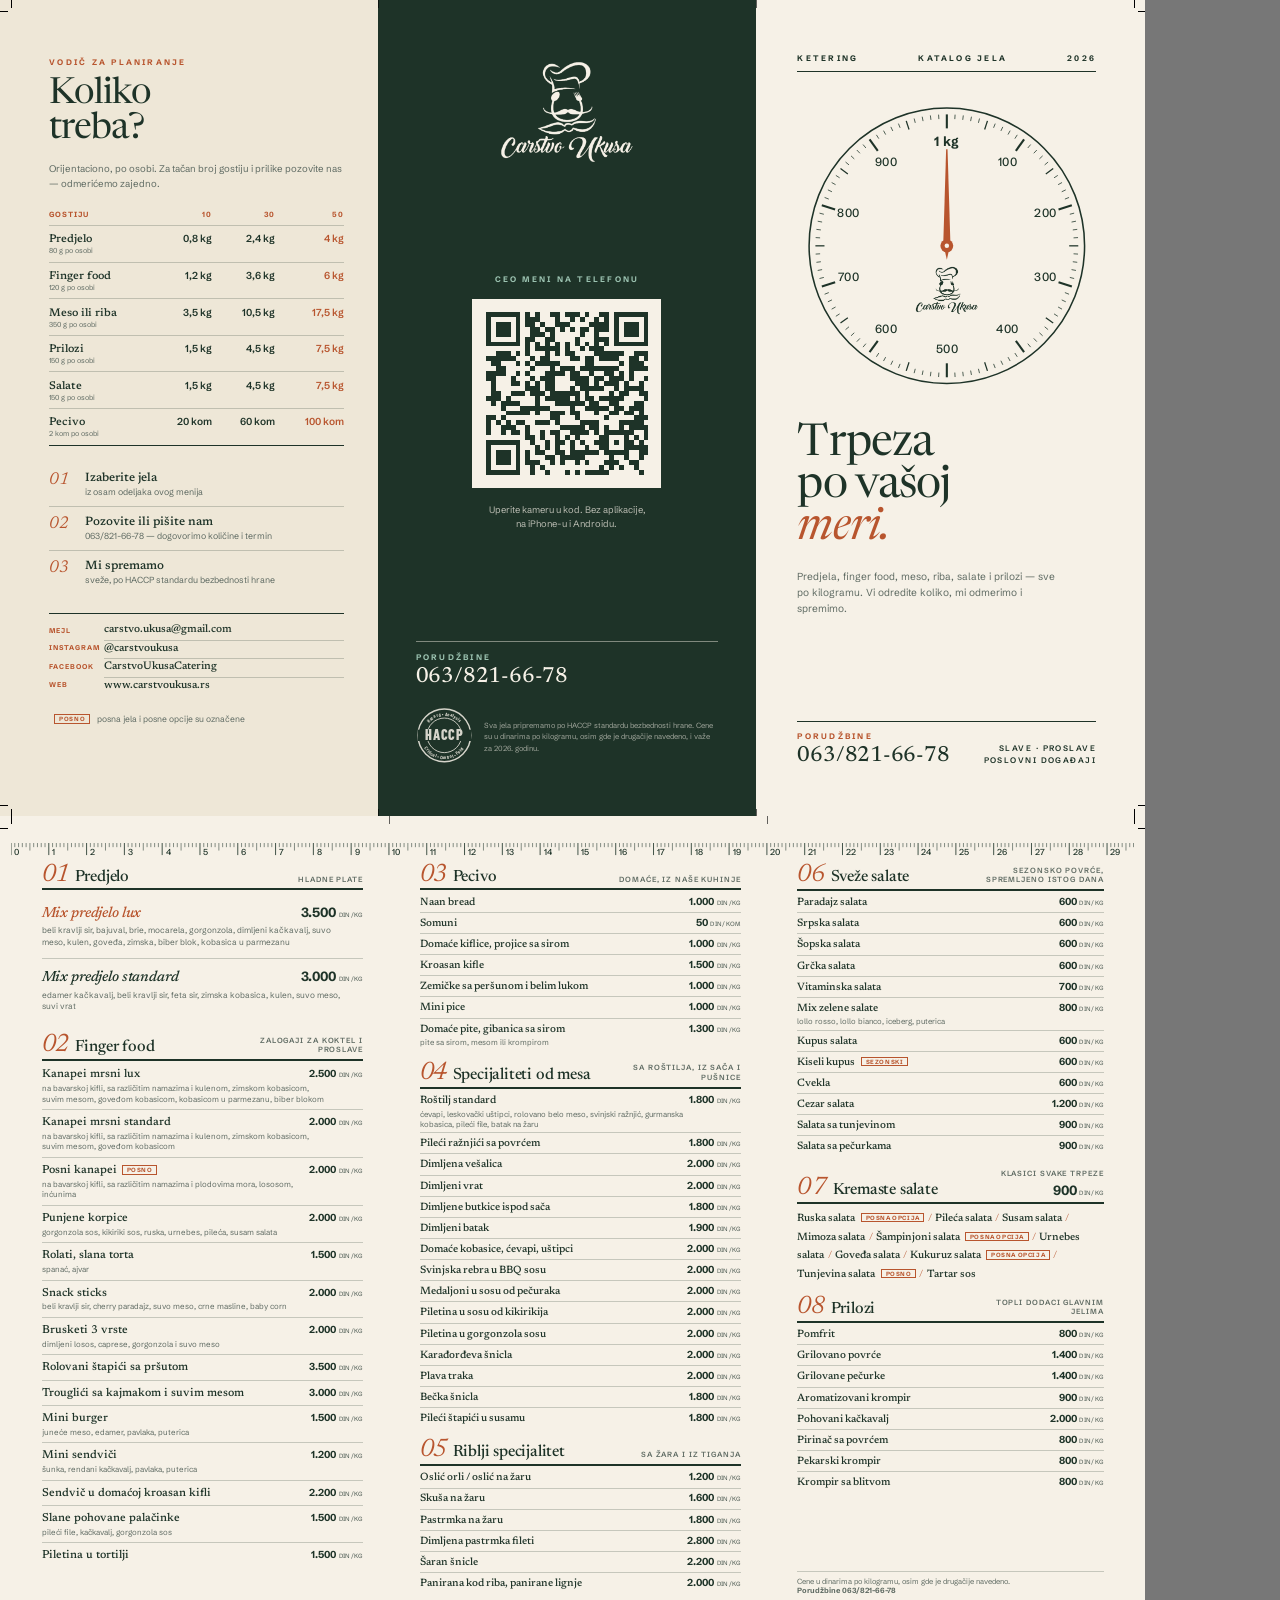
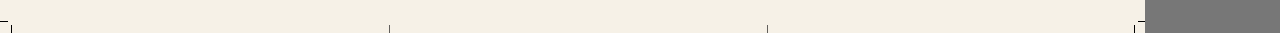
==== flajer.html @ 20542191 "QR kod vodi na https://carstvoukusa.rs/meni/; GitHub Pages meni preusmerava na živi sajt; regenerisa" ====
<!doctype html><html lang="sr-Latn"><head><meta charset="utf-8"><title>Carstvo Ukusa — flajer 2026</title>
<link rel="preconnect" href="https://fonts.googleapis.com"><link rel="preconnect" href="https://fonts.gstatic.com" crossorigin>
<link href="https://fonts.googleapis.com/css2?family=Newsreader:ital,opsz,wght@0,6..72,300..800;1,6..72,300..800&family=Schibsted+Grotesk:ital,wght@0,400..900;1,400..900&family=Barlow+Condensed:wght@700;800&display=block&subset=latin-ext" rel="stylesheet">
<style>
@page { size: 303mm 216mm; margin: 0; }
* { box-sizing: border-box; margin: 0; padding: 0; }
body { font-family: "Schibsted Grotesk", sans-serif; color: #1E3328; -webkit-print-color-adjust: exact; print-color-adjust: exact;
  font-feature-settings: "lnum", "kern"; background: #777; }
.tel { font-feature-settings: "lnum", "tnum"; }
.sheet { position: relative; width: 303mm; height: 216mm; overflow: hidden; page-break-after: always; background: #F6F1E7; }
.sheet:last-child { page-break-after: auto; }
.panel { position: absolute; top: 0; height: 216mm; padding-top: 3mm; padding-bottom: 3mm; overflow: hidden; }
.flap  { left: 0; width: 100mm; padding-left: 3mm; }
.back  { left: 100mm; width: 100mm; }
.front { left: 200mm; width: 103mm; padding-right: 3mm; }
.sheet.inside .panel:nth-child(1) { left: 0; width: 103mm; padding-left: 3mm; }
.sheet.inside .panel:nth-child(2) { left: 103mm; width: 100mm; }
.sheet.inside .panel:nth-child(3) { left: 203mm; width: 100mm; padding-right: 3mm; }

h1, h2, h3, .n, .plate b, .flow, .tel, .num, .steps b { font-family: "Newsreader", serif; }
.lbl, .kick, .fk, .bk { font-size: 6pt; letter-spacing: .28em; text-transform: uppercase; font-weight: 700; }

/* ---- prednja korica: vaga ---- */
.front { padding: 14mm 13mm 13mm 11mm; display: flex; flex-direction: column; }
.kick { display: flex; justify-content: space-between; color: #1E3328; border-bottom: 0.5mm solid #1E3328; padding-bottom: 2.2mm; }
.dialwrap { position: relative; width: 74mm; height: 74mm; margin: 9mm auto 0; }
.dial { width: 100%; height: 100%; display: block; }
.dial-logo { position: absolute; left: 50%; top: 57%; width: 17mm; transform: translateX(-50%); }
.front h1 { margin-top: 10mm; font-weight: 400; font-variation-settings: "opsz" 72; font-size: 33pt; line-height: .96; letter-spacing: -.02em; }
.front h1 em { font-style: italic; color: #B8552E; }
.lede { margin-top: 5mm; font-size: 7.6pt; line-height: 1.55; color: #5F6B63; max-width: 70mm; }
.bottom { margin-top: auto; display: flex; justify-content: space-between; align-items: flex-end; border-top: 0.5mm solid #1E3328; padding-top: 2.6mm; }
.lbl { display: block; color: #B8552E; margin-bottom: 1mm; }
.lbl.r { text-align: right; color: #1E3328; line-height: 1.6; margin: 0; font-weight: 600; letter-spacing: .18em; }
.tel { font-size: 16.5pt; font-weight: 500; color: inherit; text-decoration: none; white-space: nowrap; letter-spacing: -.01em; line-height: 1; }

/* ---- zadnja korica: QR ---- */
.back { background: #1E3328; color: #F6F1E7; padding: 14mm 10mm 13mm; display: flex; flex-direction: column; align-items: center; text-align: center; }
.back .logo-s { width: 36mm; margin-top: 2mm; }
.back .mid { margin: auto 0; display: flex; flex-direction: column; align-items: center; }
.bk { color: #9CC3B1; }
.qrbox { margin-top: 4mm; width: 50mm; height: 50mm; padding: 3.5mm; background: #F6F1E7; }
.qrbox svg { width: 100%; height: 100%; display: block; }
.hint { margin-top: 4mm; font-size: 7pt; line-height: 1.5; color: rgba(246,241,231,.72); }
.bbot { width: 100%; }
.bline { text-align: left; border-top: 0.4mm solid rgba(246,241,231,.45); padding-top: 2.6mm; }
.bline .lbl { color: #9CC3B1; }
.fine { margin-top: 5mm; display: flex; gap: 3mm; align-items: center; text-align: left; }
.fine p { font-size: 5.6pt; line-height: 1.5; color: rgba(246,241,231,.6); }
.seal-back { width: 15mm; height: 15mm; flex: none; opacity: .85; }

/* ---- flap: koliko treba ---- */
.flap { background: #EEE7D7; padding-top: 15mm; padding-right: 9mm; padding-bottom: 13mm; padding-left: 13mm; display: flex; flex-direction: column; }
.fk { color: #B8552E; }
.flap h3 { margin-top: 3mm; font-weight: 400; font-variation-settings: "opsz" 72; font-size: 27pt; line-height: .96; letter-spacing: -.02em; }
.ft { margin-top: 4mm; font-size: 7.2pt; line-height: 1.5; color: #5F6B63; }
.plan { width: 100%; border-collapse: collapse; margin-top: 5mm; font-size: 7.2pt; }
.plan th, .plan td { text-align: right; padding: 1.7mm 0 1.6mm; border-top: 0.18mm solid rgba(30,51,40,.22); vertical-align: baseline; white-space: nowrap; }
.plan thead th { font-size: 5.6pt; letter-spacing: .14em; text-transform: uppercase; color: #B8552E; border-top: 0; padding-top: 0; font-weight: 700; }
.plan thead th:first-child { text-align: left; }
.plan tbody th { text-align: left; font-family: "Newsreader", serif; font-weight: 500; font-size: 8.2pt; }
.plan tbody th small { display: block; font-family: "Schibsted Grotesk", sans-serif; font-weight: 400; font-size: 5.4pt; color: #5F6B63; margin-top: .3mm; }
.plan td { font-weight: 600; font-size: 7.6pt; padding-left: 2mm; }
.plan td:last-child { color: #B8552E; }
.plan tbody tr:last-child td, .plan tbody tr:last-child th { border-bottom: 0.45mm solid #1E3328; }
.steps { list-style: none; counter-reset: k; margin-top: 7mm; }
.steps li { counter-increment: k; display: grid; grid-template-columns: 8mm 1fr; column-gap: 1.5mm; padding: 2.4mm 0; border-top: 0.18mm solid rgba(30,51,40,.22); }
.steps li:first-child { border-top: 0; padding-top: 0; }
.steps li::before { content: counter(k, decimal-leading-zero); font-family: "Newsreader", serif; font-style: italic; font-size: 13pt; color: #B8552E; line-height: 1; grid-row: 1 / span 2; }
.steps b { display: block; font-weight: 500; font-size: 9pt; }
.steps span { display: block; font-size: 6.6pt; color: #5F6B63; margin-top: .5mm; }
.contact { margin-top: 5mm; display: grid; grid-template-columns: 13mm 1fr; column-gap: 1.5mm; row-gap: 0; border-top: 0.45mm solid #1E3328; padding-top: 2.2mm; }
.contact dt { font-size: 5.2pt; letter-spacing: .14em; text-transform: uppercase; color: #B8552E; font-weight: 700; align-self: baseline; padding-top: 1mm; }
.contact dd { font-family: "Newsreader", serif; font-weight: 500; font-size: 8.2pt; line-height: 1.15; padding: .6mm 0 .7mm; border-top: 0.18mm solid rgba(30,51,40,.22); font-variation-settings: "opsz" 14; }
.contact dd:first-of-type { border-top: 0; }
.contact a { color: inherit; text-decoration: none; }
.legend { margin-top: 5mm; display: flex; align-items: center; gap: 2mm; font-size: 6.4pt; color: #5F6B63; }

/* ---- unutra: ledger ---- */
.in { background: #F6F1E7; padding-top: 13mm; padding-bottom: 10mm; padding-left: 8mm; padding-right: 7mm; }
.sheet.inside .panel:nth-child(1) { padding-left: 11mm; }
.sheet.inside .panel:nth-child(3) { padding-right: 11mm; }
.ruler { position: absolute; left: 3mm; top: 7mm; }
.s { position: relative; }
.s + .s { margin-top: 3.4mm; }
.h { display: flex; justify-content: space-between; align-items: flex-end; padding-bottom: 1mm; border-bottom: 0.55mm solid #1E3328; margin-bottom: .4mm; }
.hl { display: flex; align-items: baseline; gap: 1.6mm; }
.num { font-style: italic; font-size: 19pt; line-height: .75; color: #B8552E; font-weight: 400; letter-spacing: -.02em; }
.h h2 { font-weight: 500; font-size: 12pt; line-height: .9; letter-spacing: -.012em; font-variation-settings: "opsz" 36; }
.hr { text-align: right; }
.hr p { font-size: 5.6pt; letter-spacing: .12em; text-transform: uppercase; color: #5F6B63; font-weight: 600; max-width: 34mm; line-height: 1.3; }
.hr .big { display: block; margin-top: .8mm; font-size: 10pt; }
.it { padding: .78mm 0; border-top: 0.16mm solid rgba(30,51,40,.22); }
.it:first-of-type { border-top: 0; }
.r { display: flex; justify-content: space-between; align-items: baseline; gap: 2mm; }
.n { font-weight: 500; font-size: 8pt; line-height: 1.15; font-variation-settings: "opsz" 14; }
.p { font-weight: 700; font-size: 7.6pt; white-space: nowrap; letter-spacing: -.01em; }
.p small { font-weight: 500; font-size: 4.6pt; letter-spacing: .06em; text-transform: uppercase; color: #5F6B63; margin-left: .7mm; }
.d { font-size: 5.8pt; line-height: 1.35; color: #5F6B63; margin-top: .35mm; padding-right: 10mm; }
.tag { display: inline-block; font-style: normal; font-family: "Schibsted Grotesk", sans-serif; font-weight: 700; font-size: 4.5pt; letter-spacing: .1em; text-transform: uppercase; color: #B8552E; border: 0.18mm solid #B8552E; padding: .25mm 1mm .15mm; margin-left: 1.4mm; vertical-align: .3mm; line-height: 1; }
.first .it { padding: 1.35mm 0; }
.first .n { font-size: 8.6pt; }
.first .d { font-size: 5.9pt; }
.plates { margin-top: 1.2mm; }
.plate { padding: 2.4mm 0 2.6mm; border-top: 0.16mm solid rgba(30,51,40,.22); }
.plate:first-child { border-top: 0; }
.pt { display: flex; justify-content: space-between; align-items: baseline; }
.plate b { font-weight: 500; font-style: italic; font-size: 11pt; letter-spacing: -.01em; }
.plate .p { font-size: 10pt; }
.plate.lux b { color: #B8552E; }
.plate p { margin-top: 1.2mm; font-size: 6.2pt; line-height: 1.4; color: #5F6B63; padding-right: 6mm; }
.flow { font-weight: 500; font-size: 8pt; line-height: 1.75; margin-top: 1.6mm; font-variation-settings: "opsz" 14; }
.sep { color: #B8552E; padding: 0 .3mm; font-weight: 300; }
.foot { position: absolute; left: 8mm; right: 11mm; bottom: 10mm; font-size: 5.6pt; color: #5F6B63; border-top: 0.16mm solid rgba(30,51,40,.22); padding-top: 1.4mm; }

.mark { position: absolute; background: #000; }
</style></head><body>
<div class="sheet outside"><div class="panel flap">
  <p class="fk">Vodič za planiranje</p>
  <h3>Koliko<br>treba?</h3>
  <p class="ft">Orijentaciono, po osobi. Za tačan broj gostiju i prilike pozovite nas — odmerićemo zajedno.</p>
  <table class="plan"><thead><tr><th>Gostiju</th><th>10</th><th>30</th><th>50</th></tr></thead><tbody><tr><th scope="row">Predjelo<small>80 g po osobi</small></th><td>0,8 kg</td><td>2,4 kg</td><td>4 kg</td></tr><tr><th scope="row">Finger food<small>120 g po osobi</small></th><td>1,2 kg</td><td>3,6 kg</td><td>6 kg</td></tr><tr><th scope="row">Meso ili riba<small>350 g po osobi</small></th><td>3,5 kg</td><td>10,5 kg</td><td>17,5 kg</td></tr><tr><th scope="row">Prilozi<small>150 g po osobi</small></th><td>1,5 kg</td><td>4,5 kg</td><td>7,5 kg</td></tr><tr><th scope="row">Salate<small>150 g po osobi</small></th><td>1,5 kg</td><td>4,5 kg</td><td>7,5 kg</td></tr><tr><th scope="row">Pecivo<small>2 kom po osobi</small></th><td>20 kom</td><td>60 kom</td><td>100 kom</td></tr></tbody></table>
  <ol class="steps">
    <li><b>Izaberite jela</b><span>iz osam odeljaka ovog menija</span></li>
    <li><b>Pozovite ili pišite nam</b><span>063/821-66-78 — dogovorimo količine i termin</span></li>
    <li><b>Mi spremamo</b><span>sveže, po HACCP standardu bezbednosti hrane</span></li>
  </ol>
  <dl class="contact">
    <dt>Mejl</dt><dd><a href="mailto:carstvo.ukusa@gmail.com">carstvo.ukusa@gmail.com</a></dd>
    <dt>Instagram</dt><dd><a href="https://www.instagram.com/carstvoukusa/">@carstvoukusa</a></dd>
    <dt>Facebook</dt><dd><a href="https://www.facebook.com/CarstvoUkusaCatering/">CarstvoUkusaCatering</a></dd>
    <dt>Web</dt><dd><a href="https://www.carstvoukusa.rs">www.carstvoukusa.rs</a></dd>
  </dl>
  <div class="legend"><i class="tag">posno</i><span>posna jela i posne opcije su označene</span></div>
</div><div class="panel back">
  <img class="logo-s" src="assets/logo-cream.png" alt="Carstvo Ukusa">
  <div class="mid">
    <p class="bk">Ceo meni na telefonu</p>
    <div class="qrbox"><svg xmlns="http://www.w3.org/2000/svg" viewBox="0 0 33 33" shape-rendering="crispEdges"><g fill="#1E3328"><rect x="0" y="0" width="1" height="1"/><rect x="1" y="0" width="1" height="1"/><rect x="2" y="0" width="1" height="1"/><rect x="3" y="0" width="1" height="1"/><rect x="4" y="0" width="1" height="1"/><rect x="5" y="0" width="1" height="1"/><rect x="6" y="0" width="1" height="1"/><rect x="8" y="0" width="1" height="1"/><rect x="10" y="0" width="1" height="1"/><rect x="13" y="0" width="1" height="1"/><rect x="14" y="0" width="1" height="1"/><rect x="16" y="0" width="1" height="1"/><rect x="17" y="0" width="1" height="1"/><rect x="18" y="0" width="1" height="1"/><rect x="20" y="0" width="1" height="1"/><rect x="23" y="0" width="1" height="1"/><rect x="24" y="0" width="1" height="1"/><rect x="26" y="0" width="1" height="1"/><rect x="27" y="0" width="1" height="1"/><rect x="28" y="0" width="1" height="1"/><rect x="29" y="0" width="1" height="1"/><rect x="30" y="0" width="1" height="1"/><rect x="31" y="0" width="1" height="1"/><rect x="32" y="0" width="1" height="1"/><rect x="0" y="1" width="1" height="1"/><rect x="6" y="1" width="1" height="1"/><rect x="8" y="1" width="1" height="1"/><rect x="9" y="1" width="1" height="1"/><rect x="10" y="1" width="1" height="1"/><rect x="14" y="1" width="1" height="1"/><rect x="17" y="1" width="1" height="1"/><rect x="19" y="1" width="1" height="1"/><rect x="22" y="1" width="1" height="1"/><rect x="24" y="1" width="1" height="1"/><rect x="26" y="1" width="1" height="1"/><rect x="32" y="1" width="1" height="1"/><rect x="0" y="2" width="1" height="1"/><rect x="2" y="2" width="1" height="1"/><rect x="3" y="2" width="1" height="1"/><rect x="4" y="2" width="1" height="1"/><rect x="6" y="2" width="1" height="1"/><rect x="8" y="2" width="1" height="1"/><rect x="9" y="2" width="1" height="1"/><rect x="11" y="2" width="1" height="1"/><rect x="14" y="2" width="1" height="1"/><rect x="15" y="2" width="1" height="1"/><rect x="16" y="2" width="1" height="1"/><rect x="21" y="2" width="1" height="1"/><rect x="22" y="2" width="1" height="1"/><rect x="23" y="2" width="1" height="1"/><rect x="24" y="2" width="1" height="1"/><rect x="26" y="2" width="1" height="1"/><rect x="28" y="2" width="1" height="1"/><rect x="29" y="2" width="1" height="1"/><rect x="30" y="2" width="1" height="1"/><rect x="32" y="2" width="1" height="1"/><rect x="0" y="3" width="1" height="1"/><rect x="2" y="3" width="1" height="1"/><rect x="3" y="3" width="1" height="1"/><rect x="4" y="3" width="1" height="1"/><rect x="6" y="3" width="1" height="1"/><rect x="9" y="3" width="1" height="1"/><rect x="10" y="3" width="1" height="1"/><rect x="12" y="3" width="1" height="1"/><rect x="13" y="3" width="1" height="1"/><rect x="15" y="3" width="1" height="1"/><rect x="17" y="3" width="1" height="1"/><rect x="19" y="3" width="1" height="1"/><rect x="20" y="3" width="1" height="1"/><rect x="22" y="3" width="1" height="1"/><rect x="23" y="3" width="1" height="1"/><rect x="24" y="3" width="1" height="1"/><rect x="26" y="3" width="1" height="1"/><rect x="28" y="3" width="1" height="1"/><rect x="29" y="3" width="1" height="1"/><rect x="30" y="3" width="1" height="1"/><rect x="32" y="3" width="1" height="1"/><rect x="0" y="4" width="1" height="1"/><rect x="2" y="4" width="1" height="1"/><rect x="3" y="4" width="1" height="1"/><rect x="4" y="4" width="1" height="1"/><rect x="6" y="4" width="1" height="1"/><rect x="9" y="4" width="1" height="1"/><rect x="10" y="4" width="1" height="1"/><rect x="11" y="4" width="1" height="1"/><rect x="13" y="4" width="1" height="1"/><rect x="19" y="4" width="1" height="1"/><rect x="22" y="4" width="1" height="1"/><rect x="26" y="4" width="1" height="1"/><rect x="28" y="4" width="1" height="1"/><rect x="29" y="4" width="1" height="1"/><rect x="30" y="4" width="1" height="1"/><rect x="32" y="4" width="1" height="1"/><rect x="0" y="5" width="1" height="1"/><rect x="6" y="5" width="1" height="1"/><rect x="8" y="5" width="1" height="1"/><rect x="9" y="5" width="1" height="1"/><rect x="12" y="5" width="1" height="1"/><rect x="13" y="5" width="1" height="1"/><rect x="18" y="5" width="1" height="1"/><rect x="22" y="5" width="1" height="1"/><rect x="23" y="5" width="1" height="1"/><rect x="24" y="5" width="1" height="1"/><rect x="26" y="5" width="1" height="1"/><rect x="32" y="5" width="1" height="1"/><rect x="0" y="6" width="1" height="1"/><rect x="1" y="6" width="1" height="1"/><rect x="2" y="6" width="1" height="1"/><rect x="3" y="6" width="1" height="1"/><rect x="4" y="6" width="1" height="1"/><rect x="5" y="6" width="1" height="1"/><rect x="6" y="6" width="1" height="1"/><rect x="8" y="6" width="1" height="1"/><rect x="10" y="6" width="1" height="1"/><rect x="12" y="6" width="1" height="1"/><rect x="14" y="6" width="1" height="1"/><rect x="16" y="6" width="1" height="1"/><rect x="18" y="6" width="1" height="1"/><rect x="20" y="6" width="1" height="1"/><rect x="22" y="6" width="1" height="1"/><rect x="24" y="6" width="1" height="1"/><rect x="26" y="6" width="1" height="1"/><rect x="27" y="6" width="1" height="1"/><rect x="28" y="6" width="1" height="1"/><rect x="29" y="6" width="1" height="1"/><rect x="30" y="6" width="1" height="1"/><rect x="31" y="6" width="1" height="1"/><rect x="32" y="6" width="1" height="1"/><rect x="8" y="7" width="1" height="1"/><rect x="10" y="7" width="1" height="1"/><rect x="11" y="7" width="1" height="1"/><rect x="12" y="7" width="1" height="1"/><rect x="13" y="7" width="1" height="1"/><rect x="14" y="7" width="1" height="1"/><rect x="16" y="7" width="1" height="1"/><rect x="19" y="7" width="1" height="1"/><rect x="21" y="7" width="1" height="1"/><rect x="22" y="7" width="1" height="1"/><rect x="23" y="7" width="1" height="1"/><rect x="2" y="8" width="1" height="1"/><rect x="3" y="8" width="1" height="1"/><rect x="4" y="8" width="1" height="1"/><rect x="6" y="8" width="1" height="1"/><rect x="8" y="8" width="1" height="1"/><rect x="12" y="8" width="1" height="1"/><rect x="14" y="8" width="1" height="1"/><rect x="16" y="8" width="1" height="1"/><rect x="17" y="8" width="1" height="1"/><rect x="22" y="8" width="1" height="1"/><rect x="23" y="8" width="1" height="1"/><rect x="24" y="8" width="1" height="1"/><rect x="25" y="8" width="1" height="1"/><rect x="26" y="8" width="1" height="1"/><rect x="27" y="8" width="1" height="1"/><rect x="30" y="8" width="1" height="1"/><rect x="31" y="8" width="1" height="1"/><rect x="32" y="8" width="1" height="1"/><rect x="0" y="9" width="1" height="1"/><rect x="1" y="9" width="1" height="1"/><rect x="2" y="9" width="1" height="1"/><rect x="3" y="9" width="1" height="1"/><rect x="4" y="9" width="1" height="1"/><rect x="5" y="9" width="1" height="1"/><rect x="9" y="9" width="1" height="1"/><rect x="11" y="9" width="1" height="1"/><rect x="12" y="9" width="1" height="1"/><rect x="17" y="9" width="1" height="1"/><rect x="18" y="9" width="1" height="1"/><rect x="20" y="9" width="1" height="1"/><rect x="21" y="9" width="1" height="1"/><rect x="23" y="9" width="1" height="1"/><rect x="24" y="9" width="1" height="1"/><rect x="25" y="9" width="1" height="1"/><rect x="26" y="9" width="1" height="1"/><rect x="29" y="9" width="1" height="1"/><rect x="30" y="9" width="1" height="1"/><rect x="32" y="9" width="1" height="1"/><rect x="1" y="10" width="1" height="1"/><rect x="2" y="10" width="1" height="1"/><rect x="6" y="10" width="1" height="1"/><rect x="8" y="10" width="1" height="1"/><rect x="10" y="10" width="1" height="1"/><rect x="11" y="10" width="1" height="1"/><rect x="12" y="10" width="1" height="1"/><rect x="13" y="10" width="1" height="1"/><rect x="14" y="10" width="1" height="1"/><rect x="20" y="10" width="1" height="1"/><rect x="21" y="10" width="1" height="1"/><rect x="27" y="10" width="1" height="1"/><rect x="29" y="10" width="1" height="1"/><rect x="30" y="10" width="1" height="1"/><rect x="31" y="10" width="1" height="1"/><rect x="2" y="11" width="1" height="1"/><rect x="3" y="11" width="1" height="1"/><rect x="9" y="11" width="1" height="1"/><rect x="13" y="11" width="1" height="1"/><rect x="15" y="11" width="1" height="1"/><rect x="16" y="11" width="1" height="1"/><rect x="17" y="11" width="1" height="1"/><rect x="19" y="11" width="1" height="1"/><rect x="20" y="11" width="1" height="1"/><rect x="21" y="11" width="1" height="1"/><rect x="22" y="11" width="1" height="1"/><rect x="23" y="11" width="1" height="1"/><rect x="24" y="11" width="1" height="1"/><rect x="25" y="11" width="1" height="1"/><rect x="26" y="11" width="1" height="1"/><rect x="29" y="11" width="1" height="1"/><rect x="30" y="11" width="1" height="1"/><rect x="31" y="11" width="1" height="1"/><rect x="32" y="11" width="1" height="1"/><rect x="0" y="12" width="1" height="1"/><rect x="1" y="12" width="1" height="1"/><rect x="2" y="12" width="1" height="1"/><rect x="3" y="12" width="1" height="1"/><rect x="6" y="12" width="1" height="1"/><rect x="8" y="12" width="1" height="1"/><rect x="12" y="12" width="1" height="1"/><rect x="13" y="12" width="1" height="1"/><rect x="14" y="12" width="1" height="1"/><rect x="15" y="12" width="1" height="1"/><rect x="17" y="12" width="1" height="1"/><rect x="18" y="12" width="1" height="1"/><rect x="21" y="12" width="1" height="1"/><rect x="24" y="12" width="1" height="1"/><rect x="25" y="12" width="1" height="1"/><rect x="27" y="12" width="1" height="1"/><rect x="29" y="12" width="1" height="1"/><rect x="0" y="13" width="1" height="1"/><rect x="1" y="13" width="1" height="1"/><rect x="5" y="13" width="1" height="1"/><rect x="9" y="13" width="1" height="1"/><rect x="11" y="13" width="1" height="1"/><rect x="12" y="13" width="1" height="1"/><rect x="13" y="13" width="1" height="1"/><rect x="17" y="13" width="1" height="1"/><rect x="18" y="13" width="1" height="1"/><rect x="19" y="13" width="1" height="1"/><rect x="20" y="13" width="1" height="1"/><rect x="22" y="13" width="1" height="1"/><rect x="23" y="13" width="1" height="1"/><rect x="25" y="13" width="1" height="1"/><rect x="26" y="13" width="1" height="1"/><rect x="27" y="13" width="1" height="1"/><rect x="29" y="13" width="1" height="1"/><rect x="32" y="13" width="1" height="1"/><rect x="1" y="14" width="1" height="1"/><rect x="5" y="14" width="1" height="1"/><rect x="6" y="14" width="1" height="1"/><rect x="8" y="14" width="1" height="1"/><rect x="10" y="14" width="1" height="1"/><rect x="12" y="14" width="1" height="1"/><rect x="13" y="14" width="1" height="1"/><rect x="18" y="14" width="1" height="1"/><rect x="19" y="14" width="1" height="1"/><rect x="20" y="14" width="1" height="1"/><rect x="22" y="14" width="1" height="1"/><rect x="24" y="14" width="1" height="1"/><rect x="25" y="14" width="1" height="1"/><rect x="26" y="14" width="1" height="1"/><rect x="28" y="14" width="1" height="1"/><rect x="31" y="14" width="1" height="1"/><rect x="1" y="15" width="1" height="1"/><rect x="8" y="15" width="1" height="1"/><rect x="9" y="15" width="1" height="1"/><rect x="10" y="15" width="1" height="1"/><rect x="12" y="15" width="1" height="1"/><rect x="13" y="15" width="1" height="1"/><rect x="17" y="15" width="1" height="1"/><rect x="19" y="15" width="1" height="1"/><rect x="20" y="15" width="1" height="1"/><rect x="21" y="15" width="1" height="1"/><rect x="22" y="15" width="1" height="1"/><rect x="23" y="15" width="1" height="1"/><rect x="26" y="15" width="1" height="1"/><rect x="28" y="15" width="1" height="1"/><rect x="29" y="15" width="1" height="1"/><rect x="30" y="15" width="1" height="1"/><rect x="31" y="15" width="1" height="1"/><rect x="1" y="16" width="1" height="1"/><rect x="2" y="16" width="1" height="1"/><rect x="5" y="16" width="1" height="1"/><rect x="6" y="16" width="1" height="1"/><rect x="7" y="16" width="1" height="1"/><rect x="9" y="16" width="1" height="1"/><rect x="10" y="16" width="1" height="1"/><rect x="11" y="16" width="1" height="1"/><rect x="13" y="16" width="1" height="1"/><rect x="14" y="16" width="1" height="1"/><rect x="15" y="16" width="1" height="1"/><rect x="16" y="16" width="1" height="1"/><rect x="17" y="16" width="1" height="1"/><rect x="18" y="16" width="1" height="1"/><rect x="20" y="16" width="1" height="1"/><rect x="25" y="16" width="1" height="1"/><rect x="27" y="16" width="1" height="1"/><rect x="28" y="16" width="1" height="1"/><rect x="31" y="16" width="1" height="1"/><rect x="32" y="16" width="1" height="1"/><rect x="0" y="17" width="1" height="1"/><rect x="1" y="17" width="1" height="1"/><rect x="2" y="17" width="1" height="1"/><rect x="4" y="17" width="1" height="1"/><rect x="10" y="17" width="1" height="1"/><rect x="12" y="17" width="1" height="1"/><rect x="13" y="17" width="1" height="1"/><rect x="14" y="17" width="1" height="1"/><rect x="15" y="17" width="1" height="1"/><rect x="16" y="17" width="1" height="1"/><rect x="18" y="17" width="1" height="1"/><rect x="20" y="17" width="1" height="1"/><rect x="21" y="17" width="1" height="1"/><rect x="23" y="17" width="1" height="1"/><rect x="24" y="17" width="1" height="1"/><rect x="25" y="17" width="1" height="1"/><rect x="26" y="17" width="1" height="1"/><rect x="27" y="17" width="1" height="1"/><rect x="32" y="17" width="1" height="1"/><rect x="1" y="18" width="1" height="1"/><rect x="3" y="18" width="1" height="1"/><rect x="4" y="18" width="1" height="1"/><rect x="5" y="18" width="1" height="1"/><rect x="6" y="18" width="1" height="1"/><rect x="10" y="18" width="1" height="1"/><rect x="14" y="18" width="1" height="1"/><rect x="15" y="18" width="1" height="1"/><rect x="16" y="18" width="1" height="1"/><rect x="17" y="18" width="1" height="1"/><rect x="18" y="18" width="1" height="1"/><rect x="19" y="18" width="1" height="1"/><rect x="21" y="18" width="1" height="1"/><rect x="22" y="18" width="1" height="1"/><rect x="25" y="18" width="1" height="1"/><rect x="26" y="18" width="1" height="1"/><rect x="30" y="18" width="1" height="1"/><rect x="31" y="18" width="1" height="1"/><rect x="3" y="19" width="1" height="1"/><rect x="7" y="19" width="1" height="1"/><rect x="8" y="19" width="1" height="1"/><rect x="9" y="19" width="1" height="1"/><rect x="10" y="19" width="1" height="1"/><rect x="11" y="19" width="1" height="1"/><rect x="12" y="19" width="1" height="1"/><rect x="17" y="19" width="1" height="1"/><rect x="20" y="19" width="1" height="1"/><rect x="21" y="19" width="1" height="1"/><rect x="22" y="19" width="1" height="1"/><rect x="23" y="19" width="1" height="1"/><rect x="24" y="19" width="1" height="1"/><rect x="26" y="19" width="1" height="1"/><rect x="27" y="19" width="1" height="1"/><rect x="29" y="19" width="1" height="1"/><rect x="30" y="19" width="1" height="1"/><rect x="31" y="19" width="1" height="1"/><rect x="4" y="20" width="1" height="1"/><rect x="5" y="20" width="1" height="1"/><rect x="6" y="20" width="1" height="1"/><rect x="7" y="20" width="1" height="1"/><rect x="8" y="20" width="1" height="1"/><rect x="10" y="20" width="1" height="1"/><rect x="13" y="20" width="1" height="1"/><rect x="14" y="20" width="1" height="1"/><rect x="15" y="20" width="1" height="1"/><rect x="17" y="20" width="1" height="1"/><rect x="18" y="20" width="1" height="1"/><rect x="22" y="20" width="1" height="1"/><rect x="25" y="20" width="1" height="1"/><rect x="26" y="20" width="1" height="1"/><rect x="28" y="20" width="1" height="1"/><rect x="29" y="20" width="1" height="1"/><rect x="31" y="20" width="1" height="1"/><rect x="0" y="21" width="1" height="1"/><rect x="1" y="21" width="1" height="1"/><rect x="3" y="21" width="1" height="1"/><rect x="13" y="21" width="1" height="1"/><rect x="14" y="21" width="1" height="1"/><rect x="18" y="21" width="1" height="1"/><rect x="24" y="21" width="1" height="1"/><rect x="30" y="21" width="1" height="1"/><rect x="31" y="21" width="1" height="1"/><rect x="32" y="21" width="1" height="1"/><rect x="0" y="22" width="1" height="1"/><rect x="2" y="22" width="1" height="1"/><rect x="4" y="22" width="1" height="1"/><rect x="6" y="22" width="1" height="1"/><rect x="7" y="22" width="1" height="1"/><rect x="10" y="22" width="1" height="1"/><rect x="11" y="22" width="1" height="1"/><rect x="12" y="22" width="1" height="1"/><rect x="14" y="22" width="1" height="1"/><rect x="19" y="22" width="1" height="1"/><rect x="20" y="22" width="1" height="1"/><rect x="21" y="22" width="1" height="1"/><rect x="22" y="22" width="1" height="1"/><rect x="27" y="22" width="1" height="1"/><rect x="28" y="22" width="1" height="1"/><rect x="29" y="22" width="1" height="1"/><rect x="30" y="22" width="1" height="1"/><rect x="31" y="22" width="1" height="1"/><rect x="0" y="23" width="1" height="1"/><rect x="3" y="23" width="1" height="1"/><rect x="4" y="23" width="1" height="1"/><rect x="5" y="23" width="1" height="1"/><rect x="8" y="23" width="1" height="1"/><rect x="15" y="23" width="1" height="1"/><rect x="16" y="23" width="1" height="1"/><rect x="17" y="23" width="1" height="1"/><rect x="18" y="23" width="1" height="1"/><rect x="19" y="23" width="1" height="1"/><rect x="21" y="23" width="1" height="1"/><rect x="22" y="23" width="1" height="1"/><rect x="24" y="23" width="1" height="1"/><rect x="27" y="23" width="1" height="1"/><rect x="29" y="23" width="1" height="1"/><rect x="30" y="23" width="1" height="1"/><rect x="31" y="23" width="1" height="1"/><rect x="32" y="23" width="1" height="1"/><rect x="0" y="24" width="1" height="1"/><rect x="3" y="24" width="1" height="1"/><rect x="5" y="24" width="1" height="1"/><rect x="6" y="24" width="1" height="1"/><rect x="8" y="24" width="1" height="1"/><rect x="11" y="24" width="1" height="1"/><rect x="13" y="24" width="1" height="1"/><rect x="14" y="24" width="1" height="1"/><rect x="17" y="24" width="1" height="1"/><rect x="18" y="24" width="1" height="1"/><rect x="19" y="24" width="1" height="1"/><rect x="20" y="24" width="1" height="1"/><rect x="22" y="24" width="1" height="1"/><rect x="24" y="24" width="1" height="1"/><rect x="25" y="24" width="1" height="1"/><rect x="26" y="24" width="1" height="1"/><rect x="27" y="24" width="1" height="1"/><rect x="28" y="24" width="1" height="1"/><rect x="29" y="24" width="1" height="1"/><rect x="32" y="24" width="1" height="1"/><rect x="8" y="25" width="1" height="1"/><rect x="9" y="25" width="1" height="1"/><rect x="11" y="25" width="1" height="1"/><rect x="14" y="25" width="1" height="1"/><rect x="16" y="25" width="1" height="1"/><rect x="18" y="25" width="1" height="1"/><rect x="23" y="25" width="1" height="1"/><rect x="24" y="25" width="1" height="1"/><rect x="28" y="25" width="1" height="1"/><rect x="30" y="25" width="1" height="1"/><rect x="32" y="25" width="1" height="1"/><rect x="0" y="26" width="1" height="1"/><rect x="1" y="26" width="1" height="1"/><rect x="2" y="26" width="1" height="1"/><rect x="3" y="26" width="1" height="1"/><rect x="4" y="26" width="1" height="1"/><rect x="5" y="26" width="1" height="1"/><rect x="6" y="26" width="1" height="1"/><rect x="9" y="26" width="1" height="1"/><rect x="12" y="26" width="1" height="1"/><rect x="14" y="26" width="1" height="1"/><rect x="15" y="26" width="1" height="1"/><rect x="17" y="26" width="1" height="1"/><rect x="19" y="26" width="1" height="1"/><rect x="22" y="26" width="1" height="1"/><rect x="23" y="26" width="1" height="1"/><rect x="24" y="26" width="1" height="1"/><rect x="26" y="26" width="1" height="1"/><rect x="28" y="26" width="1" height="1"/><rect x="29" y="26" width="1" height="1"/><rect x="31" y="26" width="1" height="1"/><rect x="0" y="27" width="1" height="1"/><rect x="6" y="27" width="1" height="1"/><rect x="10" y="27" width="1" height="1"/><rect x="12" y="27" width="1" height="1"/><rect x="14" y="27" width="1" height="1"/><rect x="17" y="27" width="1" height="1"/><rect x="20" y="27" width="1" height="1"/><rect x="23" y="27" width="1" height="1"/><rect x="24" y="27" width="1" height="1"/><rect x="28" y="27" width="1" height="1"/><rect x="29" y="27" width="1" height="1"/><rect x="30" y="27" width="1" height="1"/><rect x="31" y="27" width="1" height="1"/><rect x="32" y="27" width="1" height="1"/><rect x="0" y="28" width="1" height="1"/><rect x="2" y="28" width="1" height="1"/><rect x="3" y="28" width="1" height="1"/><rect x="4" y="28" width="1" height="1"/><rect x="6" y="28" width="1" height="1"/><rect x="8" y="28" width="1" height="1"/><rect x="10" y="28" width="1" height="1"/><rect x="11" y="28" width="1" height="1"/><rect x="14" y="28" width="1" height="1"/><rect x="15" y="28" width="1" height="1"/><rect x="17" y="28" width="1" height="1"/><rect x="18" y="28" width="1" height="1"/><rect x="19" y="28" width="1" height="1"/><rect x="20" y="28" width="1" height="1"/><rect x="21" y="28" width="1" height="1"/><rect x="22" y="28" width="1" height="1"/><rect x="24" y="28" width="1" height="1"/><rect x="25" y="28" width="1" height="1"/><rect x="26" y="28" width="1" height="1"/><rect x="27" y="28" width="1" height="1"/><rect x="28" y="28" width="1" height="1"/><rect x="31" y="28" width="1" height="1"/><rect x="32" y="28" width="1" height="1"/><rect x="0" y="29" width="1" height="1"/><rect x="2" y="29" width="1" height="1"/><rect x="3" y="29" width="1" height="1"/><rect x="4" y="29" width="1" height="1"/><rect x="6" y="29" width="1" height="1"/><rect x="8" y="29" width="1" height="1"/><rect x="12" y="29" width="1" height="1"/><rect x="13" y="29" width="1" height="1"/><rect x="15" y="29" width="1" height="1"/><rect x="16" y="29" width="1" height="1"/><rect x="17" y="29" width="1" height="1"/><rect x="18" y="29" width="1" height="1"/><rect x="19" y="29" width="1" height="1"/><rect x="25" y="29" width="1" height="1"/><rect x="28" y="29" width="1" height="1"/><rect x="31" y="29" width="1" height="1"/><rect x="0" y="30" width="1" height="1"/><rect x="2" y="30" width="1" height="1"/><rect x="3" y="30" width="1" height="1"/><rect x="4" y="30" width="1" height="1"/><rect x="6" y="30" width="1" height="1"/><rect x="8" y="30" width="1" height="1"/><rect x="9" y="30" width="1" height="1"/><rect x="10" y="30" width="1" height="1"/><rect x="13" y="30" width="1" height="1"/><rect x="15" y="30" width="1" height="1"/><rect x="18" y="30" width="1" height="1"/><rect x="20" y="30" width="1" height="1"/><rect x="24" y="30" width="1" height="1"/><rect x="25" y="30" width="1" height="1"/><rect x="26" y="30" width="1" height="1"/><rect x="29" y="30" width="1" height="1"/><rect x="30" y="30" width="1" height="1"/><rect x="0" y="31" width="1" height="1"/><rect x="6" y="31" width="1" height="1"/><rect x="9" y="31" width="1" height="1"/><rect x="11" y="31" width="1" height="1"/><rect x="23" y="31" width="1" height="1"/><rect x="25" y="31" width="1" height="1"/><rect x="27" y="31" width="1" height="1"/><rect x="30" y="31" width="1" height="1"/><rect x="0" y="32" width="1" height="1"/><rect x="1" y="32" width="1" height="1"/><rect x="2" y="32" width="1" height="1"/><rect x="3" y="32" width="1" height="1"/><rect x="4" y="32" width="1" height="1"/><rect x="5" y="32" width="1" height="1"/><rect x="6" y="32" width="1" height="1"/><rect x="9" y="32" width="1" height="1"/><rect x="12" y="32" width="1" height="1"/><rect x="16" y="32" width="1" height="1"/><rect x="18" y="32" width="1" height="1"/><rect x="20" y="32" width="1" height="1"/><rect x="21" y="32" width="1" height="1"/><rect x="22" y="32" width="1" height="1"/><rect x="23" y="32" width="1" height="1"/><rect x="24" y="32" width="1" height="1"/><rect x="31" y="32" width="1" height="1"/></g></svg></div>
    <p class="hint">Uperite kameru u kod. Bez aplikacije,<br>na iPhone-u i Androidu.</p>
  </div>
  <div class="bbot">
    <div class="bline"><span class="lbl">Porudžbine</span><a class="tel" href="tel:+381638216678">063/821-66-78</a></div>
    <div class="fine"><div><svg class="seal seal-back" viewBox="0 0 200 200" aria-label="HACCP">
  <defs>
    <path id="seal-back-top" d="M 31,100 A 69,69 0 0 1 169,100"/>
    <path id="seal-back-bot" d="M 16,100 A 84,84 0 0 0 184,100"/>
  </defs>
  <circle cx="100" cy="100" r="93" fill="none" stroke="#F6F1E7" stroke-width="5"/>
  <circle cx="100" cy="100" r="61" fill="none" stroke="#F6F1E7" stroke-width="3.2"/>
  <g fill="#F6F1E7" font-family="Barlow Condensed, sans-serif" font-weight="700" letter-spacing="1.2">
    <text font-size="17"><textPath href="#seal-back-top" startOffset="50%" text-anchor="middle">Hazard • Analysis</textPath></text>
    <text font-size="17"><textPath href="#seal-back-bot" startOffset="50%" text-anchor="middle">Critical • Control • Point</textPath></text>
  </g>
  <rect x="6" y="80" width="188" height="40" fill="#1E3328"/>
  <text x="100" y="116" text-anchor="middle" fill="#F6F1E7" font-family="Barlow Condensed, sans-serif" font-weight="800" font-size="50" letter-spacing="2">HACCP</text>
</svg></div><p>Sva jela pripremamo po HACCP standardu bezbednosti hrane. Cene su u dinarima po kilogramu, osim gde je drugačije navedeno, i važe za 2026. godinu.</p></div>
  </div>
</div><div class="panel front">
  <div class="kick"><span>Ketering</span><span>Katalog jela</span><span>2026</span></div>
  <div class="dialwrap"><svg class="dial" viewBox="0 0 200 200" aria-label="Vaga, 1 kg">
  <circle cx="100" cy="100" r="98.5" fill="none" stroke="#1E3328" stroke-width="1.1"/>
  <circle cx="100" cy="100" r="95" fill="#F6F1E7"/>
  <line x1="100.00" y1="6.00" x2="100.00" y2="16.00" stroke="#1E3328" stroke-width="1.5"/><line x1="105.90" y1="6.19" x2="105.70" y2="9.38" stroke="#1E3328" stroke-width="0.55"/><line x1="111.78" y1="6.74" x2="111.38" y2="9.92" stroke="#1E3328" stroke-width="0.55"/><line x1="117.61" y1="7.66" x2="117.01" y2="10.81" stroke="#1E3328" stroke-width="0.55"/><line x1="123.38" y1="8.95" x2="122.58" y2="12.05" stroke="#1E3328" stroke-width="0.55"/><line x1="129.05" y1="10.60" x2="127.04" y2="16.78" stroke="#1E3328" stroke-width="0.9"/><line x1="134.60" y1="12.60" x2="133.43" y2="15.58" stroke="#1E3328" stroke-width="0.55"/><line x1="140.02" y1="14.95" x2="138.66" y2="17.84" stroke="#1E3328" stroke-width="0.55"/><line x1="145.28" y1="17.63" x2="143.74" y2="20.43" stroke="#1E3328" stroke-width="0.55"/><line x1="150.37" y1="20.63" x2="148.65" y2="23.34" stroke="#1E3328" stroke-width="0.55"/><line x1="155.25" y1="23.95" x2="149.37" y2="32.04" stroke="#1E3328" stroke-width="1.5"/><line x1="159.92" y1="27.57" x2="157.88" y2="30.04" stroke="#1E3328" stroke-width="0.55"/><line x1="164.35" y1="31.48" x2="162.16" y2="33.81" stroke="#1E3328" stroke-width="0.55"/><line x1="168.52" y1="35.65" x2="166.19" y2="37.84" stroke="#1E3328" stroke-width="0.55"/><line x1="172.43" y1="40.08" x2="169.96" y2="42.12" stroke="#1E3328" stroke-width="0.55"/><line x1="176.05" y1="44.75" x2="170.79" y2="48.57" stroke="#1E3328" stroke-width="0.9"/><line x1="179.37" y1="49.63" x2="176.66" y2="51.35" stroke="#1E3328" stroke-width="0.55"/><line x1="182.37" y1="54.72" x2="179.57" y2="56.26" stroke="#1E3328" stroke-width="0.55"/><line x1="185.05" y1="59.98" x2="182.16" y2="61.34" stroke="#1E3328" stroke-width="0.55"/><line x1="187.40" y1="65.40" x2="184.42" y2="66.57" stroke="#1E3328" stroke-width="0.55"/><line x1="189.40" y1="70.95" x2="179.89" y2="74.04" stroke="#1E3328" stroke-width="1.5"/><line x1="191.05" y1="76.62" x2="187.95" y2="77.42" stroke="#1E3328" stroke-width="0.55"/><line x1="192.34" y1="82.39" x2="189.19" y2="82.99" stroke="#1E3328" stroke-width="0.55"/><line x1="193.26" y1="88.22" x2="190.08" y2="88.62" stroke="#1E3328" stroke-width="0.55"/><line x1="193.81" y1="94.10" x2="190.62" y2="94.30" stroke="#1E3328" stroke-width="0.55"/><line x1="194.00" y1="100.00" x2="187.50" y2="100.00" stroke="#1E3328" stroke-width="0.9"/><line x1="193.81" y1="105.90" x2="190.62" y2="105.70" stroke="#1E3328" stroke-width="0.55"/><line x1="193.26" y1="111.78" x2="190.08" y2="111.38" stroke="#1E3328" stroke-width="0.55"/><line x1="192.34" y1="117.61" x2="189.19" y2="117.01" stroke="#1E3328" stroke-width="0.55"/><line x1="191.05" y1="123.38" x2="187.95" y2="122.58" stroke="#1E3328" stroke-width="0.55"/><line x1="189.40" y1="129.05" x2="179.89" y2="125.96" stroke="#1E3328" stroke-width="1.5"/><line x1="187.40" y1="134.60" x2="184.42" y2="133.43" stroke="#1E3328" stroke-width="0.55"/><line x1="185.05" y1="140.02" x2="182.16" y2="138.66" stroke="#1E3328" stroke-width="0.55"/><line x1="182.37" y1="145.28" x2="179.57" y2="143.74" stroke="#1E3328" stroke-width="0.55"/><line x1="179.37" y1="150.37" x2="176.66" y2="148.65" stroke="#1E3328" stroke-width="0.55"/><line x1="176.05" y1="155.25" x2="170.79" y2="151.43" stroke="#1E3328" stroke-width="0.9"/><line x1="172.43" y1="159.92" x2="169.96" y2="157.88" stroke="#1E3328" stroke-width="0.55"/><line x1="168.52" y1="164.35" x2="166.19" y2="162.16" stroke="#1E3328" stroke-width="0.55"/><line x1="164.35" y1="168.52" x2="162.16" y2="166.19" stroke="#1E3328" stroke-width="0.55"/><line x1="159.92" y1="172.43" x2="157.88" y2="169.96" stroke="#1E3328" stroke-width="0.55"/><line x1="155.25" y1="176.05" x2="149.37" y2="167.96" stroke="#1E3328" stroke-width="1.5"/><line x1="150.37" y1="179.37" x2="148.65" y2="176.66" stroke="#1E3328" stroke-width="0.55"/><line x1="145.28" y1="182.37" x2="143.74" y2="179.57" stroke="#1E3328" stroke-width="0.55"/><line x1="140.02" y1="185.05" x2="138.66" y2="182.16" stroke="#1E3328" stroke-width="0.55"/><line x1="134.60" y1="187.40" x2="133.43" y2="184.42" stroke="#1E3328" stroke-width="0.55"/><line x1="129.05" y1="189.40" x2="127.04" y2="183.22" stroke="#1E3328" stroke-width="0.9"/><line x1="123.38" y1="191.05" x2="122.58" y2="187.95" stroke="#1E3328" stroke-width="0.55"/><line x1="117.61" y1="192.34" x2="117.01" y2="189.19" stroke="#1E3328" stroke-width="0.55"/><line x1="111.78" y1="193.26" x2="111.38" y2="190.08" stroke="#1E3328" stroke-width="0.55"/><line x1="105.90" y1="193.81" x2="105.70" y2="190.62" stroke="#1E3328" stroke-width="0.55"/><line x1="100.00" y1="194.00" x2="100.00" y2="184.00" stroke="#1E3328" stroke-width="1.5"/><line x1="94.10" y1="193.81" x2="94.30" y2="190.62" stroke="#1E3328" stroke-width="0.55"/><line x1="88.22" y1="193.26" x2="88.62" y2="190.08" stroke="#1E3328" stroke-width="0.55"/><line x1="82.39" y1="192.34" x2="82.99" y2="189.19" stroke="#1E3328" stroke-width="0.55"/><line x1="76.62" y1="191.05" x2="77.42" y2="187.95" stroke="#1E3328" stroke-width="0.55"/><line x1="70.95" y1="189.40" x2="72.96" y2="183.22" stroke="#1E3328" stroke-width="0.9"/><line x1="65.40" y1="187.40" x2="66.57" y2="184.42" stroke="#1E3328" stroke-width="0.55"/><line x1="59.98" y1="185.05" x2="61.34" y2="182.16" stroke="#1E3328" stroke-width="0.55"/><line x1="54.72" y1="182.37" x2="56.26" y2="179.57" stroke="#1E3328" stroke-width="0.55"/><line x1="49.63" y1="179.37" x2="51.35" y2="176.66" stroke="#1E3328" stroke-width="0.55"/><line x1="44.75" y1="176.05" x2="50.63" y2="167.96" stroke="#1E3328" stroke-width="1.5"/><line x1="40.08" y1="172.43" x2="42.12" y2="169.96" stroke="#1E3328" stroke-width="0.55"/><line x1="35.65" y1="168.52" x2="37.84" y2="166.19" stroke="#1E3328" stroke-width="0.55"/><line x1="31.48" y1="164.35" x2="33.81" y2="162.16" stroke="#1E3328" stroke-width="0.55"/><line x1="27.57" y1="159.92" x2="30.04" y2="157.88" stroke="#1E3328" stroke-width="0.55"/><line x1="23.95" y1="155.25" x2="29.21" y2="151.43" stroke="#1E3328" stroke-width="0.9"/><line x1="20.63" y1="150.37" x2="23.34" y2="148.65" stroke="#1E3328" stroke-width="0.55"/><line x1="17.63" y1="145.28" x2="20.43" y2="143.74" stroke="#1E3328" stroke-width="0.55"/><line x1="14.95" y1="140.02" x2="17.84" y2="138.66" stroke="#1E3328" stroke-width="0.55"/><line x1="12.60" y1="134.60" x2="15.58" y2="133.43" stroke="#1E3328" stroke-width="0.55"/><line x1="10.60" y1="129.05" x2="20.11" y2="125.96" stroke="#1E3328" stroke-width="1.5"/><line x1="8.95" y1="123.38" x2="12.05" y2="122.58" stroke="#1E3328" stroke-width="0.55"/><line x1="7.66" y1="117.61" x2="10.81" y2="117.01" stroke="#1E3328" stroke-width="0.55"/><line x1="6.74" y1="111.78" x2="9.92" y2="111.38" stroke="#1E3328" stroke-width="0.55"/><line x1="6.19" y1="105.90" x2="9.38" y2="105.70" stroke="#1E3328" stroke-width="0.55"/><line x1="6.00" y1="100.00" x2="12.50" y2="100.00" stroke="#1E3328" stroke-width="0.9"/><line x1="6.19" y1="94.10" x2="9.38" y2="94.30" stroke="#1E3328" stroke-width="0.55"/><line x1="6.74" y1="88.22" x2="9.92" y2="88.62" stroke="#1E3328" stroke-width="0.55"/><line x1="7.66" y1="82.39" x2="10.81" y2="82.99" stroke="#1E3328" stroke-width="0.55"/><line x1="8.95" y1="76.62" x2="12.05" y2="77.42" stroke="#1E3328" stroke-width="0.55"/><line x1="10.60" y1="70.95" x2="20.11" y2="74.04" stroke="#1E3328" stroke-width="1.5"/><line x1="12.60" y1="65.40" x2="15.58" y2="66.57" stroke="#1E3328" stroke-width="0.55"/><line x1="14.95" y1="59.98" x2="17.84" y2="61.34" stroke="#1E3328" stroke-width="0.55"/><line x1="17.63" y1="54.72" x2="20.43" y2="56.26" stroke="#1E3328" stroke-width="0.55"/><line x1="20.63" y1="49.63" x2="23.34" y2="51.35" stroke="#1E3328" stroke-width="0.55"/><line x1="23.95" y1="44.75" x2="29.21" y2="48.57" stroke="#1E3328" stroke-width="0.9"/><line x1="27.57" y1="40.08" x2="30.04" y2="42.12" stroke="#1E3328" stroke-width="0.55"/><line x1="31.48" y1="35.65" x2="33.81" y2="37.84" stroke="#1E3328" stroke-width="0.55"/><line x1="35.65" y1="31.48" x2="37.84" y2="33.81" stroke="#1E3328" stroke-width="0.55"/><line x1="40.08" y1="27.57" x2="42.12" y2="30.04" stroke="#1E3328" stroke-width="0.55"/><line x1="44.75" y1="23.95" x2="50.63" y2="32.04" stroke="#1E3328" stroke-width="1.5"/><line x1="49.63" y1="20.63" x2="51.35" y2="23.34" stroke="#1E3328" stroke-width="0.55"/><line x1="54.72" y1="17.63" x2="56.26" y2="20.43" stroke="#1E3328" stroke-width="0.55"/><line x1="59.98" y1="14.95" x2="61.34" y2="17.84" stroke="#1E3328" stroke-width="0.55"/><line x1="65.40" y1="12.60" x2="66.57" y2="15.58" stroke="#1E3328" stroke-width="0.55"/><line x1="70.95" y1="10.60" x2="72.96" y2="16.78" stroke="#1E3328" stroke-width="0.9"/><line x1="76.62" y1="8.95" x2="77.42" y2="12.05" stroke="#1E3328" stroke-width="0.55"/><line x1="82.39" y1="7.66" x2="82.99" y2="10.81" stroke="#1E3328" stroke-width="0.55"/><line x1="88.22" y1="6.74" x2="88.62" y2="9.92" stroke="#1E3328" stroke-width="0.55"/><line x1="94.10" y1="6.19" x2="94.30" y2="9.38" stroke="#1E3328" stroke-width="0.55"/>
  <g fill="#1E3328" font-family="Schibsted Grotesk, sans-serif" letter-spacing=".02em"><text x="100.00" y="28.60" text-anchor="middle" font-size="9.5" font-weight="700">1 kg</text><text x="143.50" y="42.73" text-anchor="middle" font-size="8.5" font-weight="500">100</text><text x="170.38" y="79.73" text-anchor="middle" font-size="8.5" font-weight="500">200</text><text x="170.38" y="125.47" text-anchor="middle" font-size="8.5" font-weight="500">300</text><text x="143.50" y="162.47" text-anchor="middle" font-size="8.5" font-weight="500">400</text><text x="100.00" y="176.60" text-anchor="middle" font-size="8.5" font-weight="500">500</text><text x="56.50" y="162.47" text-anchor="middle" font-size="8.5" font-weight="500">600</text><text x="29.62" y="125.47" text-anchor="middle" font-size="8.5" font-weight="500">700</text><text x="29.62" y="79.73" text-anchor="middle" font-size="8.5" font-weight="500">800</text><text x="56.50" y="42.73" text-anchor="middle" font-size="8.5" font-weight="500">900</text></g>
  <polygon points="97.4,100 102.6,100 100.5,31 99.5,31" fill="#B8552E"/>
  <polygon points="97.8,100 102.2,100 100,110" fill="#B8552E"/>
  <circle cx="100" cy="100" r="4.6" fill="#B8552E"/>
  <circle cx="100" cy="100" r="1.6" fill="#F6F1E7"/>
</svg><img class="dial-logo" src="assets/logo-ink.png" alt="Carstvo Ukusa"></div>
  <h1>Trpeza<br>po vašoj<br><em>meri.</em></h1>
  <p class="lede">Predjela, finger food, meso, riba, salate i prilozi — sve po kilogramu. Vi odredite koliko, mi odmerimo i spremimo.</p>
  <div class="bottom"><div><span class="lbl">Porudžbine</span><a class="tel" href="tel:+381638216678">063/821-66-78</a></div><span class="lbl r">Slave · Proslave<br>Poslovni događaji</span></div>
</div><div class="mark" style="left:3mm;top:0mm;width:0.15mm;height:2mm"></div><div class="mark" style="top:3mm;left:0mm;height:0.15mm;width:2mm"></div><div class="mark" style="left:3mm;top:214mm;width:0.15mm;height:2mm"></div><div class="mark" style="top:213mm;left:0mm;height:0.15mm;width:2mm"></div><div class="mark" style="left:300mm;top:0mm;width:0.15mm;height:2mm"></div><div class="mark" style="top:3mm;left:301mm;height:0.15mm;width:2mm"></div><div class="mark" style="left:300mm;top:214mm;width:0.15mm;height:2mm"></div><div class="mark" style="top:213mm;left:301mm;height:0.15mm;width:2mm"></div><div class="mark" style="left:100mm;top:0mm;width:0.15mm;height:2mm;opacity:.6"></div><div class="mark" style="left:100mm;top:214mm;width:0.15mm;height:2mm;opacity:.6"></div><div class="mark" style="left:200mm;top:0mm;width:0.15mm;height:2mm;opacity:.6"></div><div class="mark" style="left:200mm;top:214mm;width:0.15mm;height:2mm;opacity:.6"></div></div>
<div class="sheet inside"><div class="panel in first"><section class="s"><header class="h"><div class="hl"><span class="num">01</span><h2>Predjelo</h2></div><div class="hr"><p>Hladne plate</p></div></header><div class="plates"><div class="plate lux"><div class="pt"><b>Mix predjelo lux</b><span class="p">3.500<small>din/kg</small></span></div><p>beli kravlji sir, bajuval, brie, mocarela, gorgonzola, dimljeni kačkavalj, suvo meso, kulen, goveđa, zimska, biber blok, kobasica u parmezanu</p></div><div class="plate standard"><div class="pt"><b>Mix predjelo standard</b><span class="p">3.000<small>din/kg</small></span></div><p>edamer kačkavalj, beli kravlji sir, feta sir, zimska kobasica, kulen, suvo meso, suvi vrat</p></div></div></section><section class="s"><header class="h"><div class="hl"><span class="num">02</span><h2>Finger food</h2></div><div class="hr"><p>Zalogaji za koktel i proslave</p></div></header><div class="it"><div class="r"><span class="n">Kanapei mrsni lux</span><span class="p">2.500<small>din/kg</small></span></div><p class="d">na bavarskoj kifli, sa različitim namazima i kulenom, zimskom kobasicom, suvim mesom, goveđom kobasicom, kobasicom u parmezanu, biber blokom</p></div><div class="it"><div class="r"><span class="n">Kanapei mrsni standard</span><span class="p">2.000<small>din/kg</small></span></div><p class="d">na bavarskoj kifli, sa različitim namazima i kulenom, zimskom kobasicom, suvim mesom, goveđom kobasicom</p></div><div class="it"><div class="r"><span class="n">Posni kanapei<i class="tag">posno</i></span><span class="p">2.000<small>din/kg</small></span></div><p class="d">na bavarskoj kifli, sa različitim namazima i plodovima mora, lososom, inćunima</p></div><div class="it"><div class="r"><span class="n">Punjene korpice</span><span class="p">2.000<small>din/kg</small></span></div><p class="d">gorgonzola sos, kikiriki sos, ruska, urnebes, pileća, susam salata</p></div><div class="it"><div class="r"><span class="n">Rolati, slana torta</span><span class="p">1.500<small>din/kg</small></span></div><p class="d">spanać, ajvar</p></div><div class="it"><div class="r"><span class="n">Snack sticks</span><span class="p">2.000<small>din/kg</small></span></div><p class="d">beli kravlji sir, cherry paradajz, suvo meso, crne masline, baby corn</p></div><div class="it"><div class="r"><span class="n">Brusketi 3 vrste</span><span class="p">2.000<small>din/kg</small></span></div><p class="d">dimljeni losos, caprese, gorgonzola i suvo meso</p></div><div class="it"><div class="r"><span class="n">Rolovani štapići sa pršutom</span><span class="p">3.500<small>din/kg</small></span></div></div><div class="it"><div class="r"><span class="n">Trouglići sa kajmakom i suvim mesom</span><span class="p">3.000<small>din/kg</small></span></div></div><div class="it"><div class="r"><span class="n">Mini burger</span><span class="p">1.500<small>din/kg</small></span></div><p class="d">juneće meso, edamer, pavlaka, puterica</p></div><div class="it"><div class="r"><span class="n">Mini sendviči</span><span class="p">1.200<small>din/kg</small></span></div><p class="d">šunka, rendani kačkavalj, pavlaka, puterica</p></div><div class="it"><div class="r"><span class="n">Sendvič u domaćoj kroasan kifli</span><span class="p">2.200<small>din/kg</small></span></div></div><div class="it"><div class="r"><span class="n">Slane pohovane palačinke</span><span class="p">1.500<small>din/kg</small></span></div><p class="d">pileći file, kačkavalj, gorgonzola sos</p></div><div class="it"><div class="r"><span class="n">Piletina u tortilji</span><span class="p">1.500<small>din/kg</small></span></div></div></section></div><div class="panel in"><section class="s"><header class="h"><div class="hl"><span class="num">03</span><h2>Pecivo</h2></div><div class="hr"><p>Domaće, iz naše kuhinje</p></div></header><div class="it"><div class="r"><span class="n">Naan bread</span><span class="p">1.000<small>din/kg</small></span></div></div><div class="it"><div class="r"><span class="n">Somuni</span><span class="p">50<small>din/kom</small></span></div></div><div class="it"><div class="r"><span class="n">Domaće kiflice, projice sa sirom</span><span class="p">1.000<small>din/kg</small></span></div></div><div class="it"><div class="r"><span class="n">Kroasan kifle</span><span class="p">1.500<small>din/kg</small></span></div></div><div class="it"><div class="r"><span class="n">Zemičke sa peršunom i belim lukom</span><span class="p">1.000<small>din/kg</small></span></div></div><div class="it"><div class="r"><span class="n">Mini pice</span><span class="p">1.000<small>din/kg</small></span></div></div><div class="it"><div class="r"><span class="n">Domaće pite, gibanica sa sirom</span><span class="p">1.300<small>din/kg</small></span></div><p class="d">pite sa sirom, mesom ili krompirom</p></div></section><section class="s"><header class="h"><div class="hl"><span class="num">04</span><h2>Specijaliteti od mesa</h2></div><div class="hr"><p>Sa roštilja, iz sača i pušnice</p></div></header><div class="it"><div class="r"><span class="n">Roštilj standard</span><span class="p">1.800<small>din/kg</small></span></div><p class="d">ćevapi, leskovački uštipci, rolovano belo meso, svinjski ražnjić, gurmanska kobasica, pileći file, batak na žaru</p></div><div class="it"><div class="r"><span class="n">Pileći ražnjići sa povrćem</span><span class="p">1.800<small>din/kg</small></span></div></div><div class="it"><div class="r"><span class="n">Dimljena vešalica</span><span class="p">2.000<small>din/kg</small></span></div></div><div class="it"><div class="r"><span class="n">Dimljeni vrat</span><span class="p">2.000<small>din/kg</small></span></div></div><div class="it"><div class="r"><span class="n">Dimljene butkice ispod sača</span><span class="p">1.800<small>din/kg</small></span></div></div><div class="it"><div class="r"><span class="n">Dimljeni batak</span><span class="p">1.900<small>din/kg</small></span></div></div><div class="it"><div class="r"><span class="n">Domaće kobasice, ćevapi, uštipci</span><span class="p">2.000<small>din/kg</small></span></div></div><div class="it"><div class="r"><span class="n">Svinjska rebra u BBQ sosu</span><span class="p">2.000<small>din/kg</small></span></div></div><div class="it"><div class="r"><span class="n">Medaljoni u sosu od pečuraka</span><span class="p">2.000<small>din/kg</small></span></div></div><div class="it"><div class="r"><span class="n">Piletina u sosu od kikirikija</span><span class="p">2.000<small>din/kg</small></span></div></div><div class="it"><div class="r"><span class="n">Piletina u gorgonzola sosu</span><span class="p">2.000<small>din/kg</small></span></div></div><div class="it"><div class="r"><span class="n">Karađorđeva šnicla</span><span class="p">2.000<small>din/kg</small></span></div></div><div class="it"><div class="r"><span class="n">Plava traka</span><span class="p">2.000<small>din/kg</small></span></div></div><div class="it"><div class="r"><span class="n">Bečka šnicla</span><span class="p">1.800<small>din/kg</small></span></div></div><div class="it"><div class="r"><span class="n">Pileći štapići u susamu</span><span class="p">1.800<small>din/kg</small></span></div></div></section><section class="s"><header class="h"><div class="hl"><span class="num">05</span><h2>Riblji specijalitet</h2></div><div class="hr"><p>Sa žara i iz tiganja</p></div></header><div class="it"><div class="r"><span class="n">Oslić orli / oslić na žaru</span><span class="p">1.200<small>din/kg</small></span></div></div><div class="it"><div class="r"><span class="n">Skuša na žaru</span><span class="p">1.600<small>din/kg</small></span></div></div><div class="it"><div class="r"><span class="n">Pastrmka na žaru</span><span class="p">1.800<small>din/kg</small></span></div></div><div class="it"><div class="r"><span class="n">Dimljena pastrmka fileti</span><span class="p">2.800<small>din/kg</small></span></div></div><div class="it"><div class="r"><span class="n">Šaran šnicle</span><span class="p">2.200<small>din/kg</small></span></div></div><div class="it"><div class="r"><span class="n">Panirana kod riba, panirane lignje</span><span class="p">2.000<small>din/kg</small></span></div></div></section></div><div class="panel in narrow"><section class="s"><header class="h"><div class="hl"><span class="num">06</span><h2>Sveže salate</h2></div><div class="hr"><p>Sezonsko povrće, spremljeno istog dana</p></div></header><div class="it"><div class="r"><span class="n">Paradajz salata</span><span class="p">600<small>din/kg</small></span></div></div><div class="it"><div class="r"><span class="n">Srpska salata</span><span class="p">600<small>din/kg</small></span></div></div><div class="it"><div class="r"><span class="n">Šopska salata</span><span class="p">600<small>din/kg</small></span></div></div><div class="it"><div class="r"><span class="n">Grčka salata</span><span class="p">600<small>din/kg</small></span></div></div><div class="it"><div class="r"><span class="n">Vitaminska salata</span><span class="p">700<small>din/kg</small></span></div></div><div class="it"><div class="r"><span class="n">Mix zelene salate</span><span class="p">800<small>din/kg</small></span></div><p class="d">lollo rosso, lollo bianco, iceberg, puterica</p></div><div class="it"><div class="r"><span class="n">Kupus salata</span><span class="p">600<small>din/kg</small></span></div></div><div class="it"><div class="r"><span class="n">Kiseli kupus<i class="tag">sezonski</i></span><span class="p">600<small>din/kg</small></span></div></div><div class="it"><div class="r"><span class="n">Cvekla</span><span class="p">600<small>din/kg</small></span></div></div><div class="it"><div class="r"><span class="n">Cezar salata</span><span class="p">1.200<small>din/kg</small></span></div></div><div class="it"><div class="r"><span class="n">Salata sa tunjevinom</span><span class="p">900<small>din/kg</small></span></div></div><div class="it"><div class="r"><span class="n">Salata sa pečurkama</span><span class="p">900<small>din/kg</small></span></div></div></section><section class="s"><header class="h"><div class="hl"><span class="num">07</span><h2>Kremaste salate</h2></div><div class="hr"><p>Klasici svake trpeze</p><span class="p big">900<small>din/kg</small></span></div></header><p class="flow">Ruska salata<i class="tag">posna opcija</i> <span class="sep">/</span> Pileća salata <span class="sep">/</span> Susam salata <span class="sep">/</span> Mimoza salata <span class="sep">/</span> Šampinjoni salata<i class="tag">posna opcija</i> <span class="sep">/</span> Urnebes salata <span class="sep">/</span> Goveđa salata <span class="sep">/</span> Kukuruz salata<i class="tag">posna opcija</i> <span class="sep">/</span> Tunjevina salata<i class="tag">posno</i> <span class="sep">/</span> Tartar sos</p></section><section class="s"><header class="h"><div class="hl"><span class="num">08</span><h2>Prilozi</h2></div><div class="hr"><p>Topli dodaci glavnim jelima</p></div></header><div class="it"><div class="r"><span class="n">Pomfrit</span><span class="p">800<small>din/kg</small></span></div></div><div class="it"><div class="r"><span class="n">Grilovano povrće</span><span class="p">1.400<small>din/kg</small></span></div></div><div class="it"><div class="r"><span class="n">Grilovane pečurke</span><span class="p">1.400<small>din/kg</small></span></div></div><div class="it"><div class="r"><span class="n">Aromatizovani krompir</span><span class="p">900<small>din/kg</small></span></div></div><div class="it"><div class="r"><span class="n">Pohovani kačkavalj</span><span class="p">2.000<small>din/kg</small></span></div></div><div class="it"><div class="r"><span class="n">Pirinač sa povrćem</span><span class="p">800<small>din/kg</small></span></div></div><div class="it"><div class="r"><span class="n">Pekarski krompir</span><span class="p">800<small>din/kg</small></span></div></div><div class="it"><div class="r"><span class="n">Krompir sa blitvom</span><span class="p">800<small>din/kg</small></span></div></div></section><p class="foot">Cene u dinarima po kilogramu, osim gde je drugačije navedeno. <b style="white-space:nowrap">Porudžbine 063/821-66-78</b></p></div><svg class="ruler" viewBox="0 0 297 4.2" width="297mm" height="4.2mm" preserveAspectRatio="none"><g font-family="Schibsted Grotesk, sans-serif" fill="#1E3328"><line x1="0" y1="0" x2="0" y2="3.2" stroke="#1E3328" stroke-width="0.22"/><text x="0.9" y="3.1" font-size="2.3" font-weight="500">0</text><line x1="1" y1="0" x2="1" y2="1.1" stroke="#1E3328" stroke-width="0.14"/><line x1="2" y1="0" x2="2" y2="1.1" stroke="#1E3328" stroke-width="0.14"/><line x1="3" y1="0" x2="3" y2="1.1" stroke="#1E3328" stroke-width="0.14"/><line x1="4" y1="0" x2="4" y2="1.1" stroke="#1E3328" stroke-width="0.14"/><line x1="5" y1="0" x2="5" y2="2" stroke="#1E3328" stroke-width="0.14"/><line x1="6" y1="0" x2="6" y2="1.1" stroke="#1E3328" stroke-width="0.14"/><line x1="7" y1="0" x2="7" y2="1.1" stroke="#1E3328" stroke-width="0.14"/><line x1="8" y1="0" x2="8" y2="1.1" stroke="#1E3328" stroke-width="0.14"/><line x1="9" y1="0" x2="9" y2="1.1" stroke="#1E3328" stroke-width="0.14"/><line x1="10" y1="0" x2="10" y2="3.2" stroke="#1E3328" stroke-width="0.22"/><text x="10.9" y="3.1" font-size="2.3" font-weight="500">1</text><line x1="11" y1="0" x2="11" y2="1.1" stroke="#1E3328" stroke-width="0.14"/><line x1="12" y1="0" x2="12" y2="1.1" stroke="#1E3328" stroke-width="0.14"/><line x1="13" y1="0" x2="13" y2="1.1" stroke="#1E3328" stroke-width="0.14"/><line x1="14" y1="0" x2="14" y2="1.1" stroke="#1E3328" stroke-width="0.14"/><line x1="15" y1="0" x2="15" y2="2" stroke="#1E3328" stroke-width="0.14"/><line x1="16" y1="0" x2="16" y2="1.1" stroke="#1E3328" stroke-width="0.14"/><line x1="17" y1="0" x2="17" y2="1.1" stroke="#1E3328" stroke-width="0.14"/><line x1="18" y1="0" x2="18" y2="1.1" stroke="#1E3328" stroke-width="0.14"/><line x1="19" y1="0" x2="19" y2="1.1" stroke="#1E3328" stroke-width="0.14"/><line x1="20" y1="0" x2="20" y2="3.2" stroke="#1E3328" stroke-width="0.22"/><text x="20.9" y="3.1" font-size="2.3" font-weight="500">2</text><line x1="21" y1="0" x2="21" y2="1.1" stroke="#1E3328" stroke-width="0.14"/><line x1="22" y1="0" x2="22" y2="1.1" stroke="#1E3328" stroke-width="0.14"/><line x1="23" y1="0" x2="23" y2="1.1" stroke="#1E3328" stroke-width="0.14"/><line x1="24" y1="0" x2="24" y2="1.1" stroke="#1E3328" stroke-width="0.14"/><line x1="25" y1="0" x2="25" y2="2" stroke="#1E3328" stroke-width="0.14"/><line x1="26" y1="0" x2="26" y2="1.1" stroke="#1E3328" stroke-width="0.14"/><line x1="27" y1="0" x2="27" y2="1.1" stroke="#1E3328" stroke-width="0.14"/><line x1="28" y1="0" x2="28" y2="1.1" stroke="#1E3328" stroke-width="0.14"/><line x1="29" y1="0" x2="29" y2="1.1" stroke="#1E3328" stroke-width="0.14"/><line x1="30" y1="0" x2="30" y2="3.2" stroke="#1E3328" stroke-width="0.22"/><text x="30.9" y="3.1" font-size="2.3" font-weight="500">3</text><line x1="31" y1="0" x2="31" y2="1.1" stroke="#1E3328" stroke-width="0.14"/><line x1="32" y1="0" x2="32" y2="1.1" stroke="#1E3328" stroke-width="0.14"/><line x1="33" y1="0" x2="33" y2="1.1" stroke="#1E3328" stroke-width="0.14"/><line x1="34" y1="0" x2="34" y2="1.1" stroke="#1E3328" stroke-width="0.14"/><line x1="35" y1="0" x2="35" y2="2" stroke="#1E3328" stroke-width="0.14"/><line x1="36" y1="0" x2="36" y2="1.1" stroke="#1E3328" stroke-width="0.14"/><line x1="37" y1="0" x2="37" y2="1.1" stroke="#1E3328" stroke-width="0.14"/><line x1="38" y1="0" x2="38" y2="1.1" stroke="#1E3328" stroke-width="0.14"/><line x1="39" y1="0" x2="39" y2="1.1" stroke="#1E3328" stroke-width="0.14"/><line x1="40" y1="0" x2="40" y2="3.2" stroke="#1E3328" stroke-width="0.22"/><text x="40.9" y="3.1" font-size="2.3" font-weight="500">4</text><line x1="41" y1="0" x2="41" y2="1.1" stroke="#1E3328" stroke-width="0.14"/><line x1="42" y1="0" x2="42" y2="1.1" stroke="#1E3328" stroke-width="0.14"/><line x1="43" y1="0" x2="43" y2="1.1" stroke="#1E3328" stroke-width="0.14"/><line x1="44" y1="0" x2="44" y2="1.1" stroke="#1E3328" stroke-width="0.14"/><line x1="45" y1="0" x2="45" y2="2" stroke="#1E3328" stroke-width="0.14"/><line x1="46" y1="0" x2="46" y2="1.1" stroke="#1E3328" stroke-width="0.14"/><line x1="47" y1="0" x2="47" y2="1.1" stroke="#1E3328" stroke-width="0.14"/><line x1="48" y1="0" x2="48" y2="1.1" stroke="#1E3328" stroke-width="0.14"/><line x1="49" y1="0" x2="49" y2="1.1" stroke="#1E3328" stroke-width="0.14"/><line x1="50" y1="0" x2="50" y2="3.2" stroke="#1E3328" stroke-width="0.22"/><text x="50.9" y="3.1" font-size="2.3" font-weight="500">5</text><line x1="51" y1="0" x2="51" y2="1.1" stroke="#1E3328" stroke-width="0.14"/><line x1="52" y1="0" x2="52" y2="1.1" stroke="#1E3328" stroke-width="0.14"/><line x1="53" y1="0" x2="53" y2="1.1" stroke="#1E3328" stroke-width="0.14"/><line x1="54" y1="0" x2="54" y2="1.1" stroke="#1E3328" stroke-width="0.14"/><line x1="55" y1="0" x2="55" y2="2" stroke="#1E3328" stroke-width="0.14"/><line x1="56" y1="0" x2="56" y2="1.1" stroke="#1E3328" stroke-width="0.14"/><line x1="57" y1="0" x2="57" y2="1.1" stroke="#1E3328" stroke-width="0.14"/><line x1="58" y1="0" x2="58" y2="1.1" stroke="#1E3328" stroke-width="0.14"/><line x1="59" y1="0" x2="59" y2="1.1" stroke="#1E3328" stroke-width="0.14"/><line x1="60" y1="0" x2="60" y2="3.2" stroke="#1E3328" stroke-width="0.22"/><text x="60.9" y="3.1" font-size="2.3" font-weight="500">6</text><line x1="61" y1="0" x2="61" y2="1.1" stroke="#1E3328" stroke-width="0.14"/><line x1="62" y1="0" x2="62" y2="1.1" stroke="#1E3328" stroke-width="0.14"/><line x1="63" y1="0" x2="63" y2="1.1" stroke="#1E3328" stroke-width="0.14"/><line x1="64" y1="0" x2="64" y2="1.1" stroke="#1E3328" stroke-width="0.14"/><line x1="65" y1="0" x2="65" y2="2" stroke="#1E3328" stroke-width="0.14"/><line x1="66" y1="0" x2="66" y2="1.1" stroke="#1E3328" stroke-width="0.14"/><line x1="67" y1="0" x2="67" y2="1.1" stroke="#1E3328" stroke-width="0.14"/><line x1="68" y1="0" x2="68" y2="1.1" stroke="#1E3328" stroke-width="0.14"/><line x1="69" y1="0" x2="69" y2="1.1" stroke="#1E3328" stroke-width="0.14"/><line x1="70" y1="0" x2="70" y2="3.2" stroke="#1E3328" stroke-width="0.22"/><text x="70.9" y="3.1" font-size="2.3" font-weight="500">7</text><line x1="71" y1="0" x2="71" y2="1.1" stroke="#1E3328" stroke-width="0.14"/><line x1="72" y1="0" x2="72" y2="1.1" stroke="#1E3328" stroke-width="0.14"/><line x1="73" y1="0" x2="73" y2="1.1" stroke="#1E3328" stroke-width="0.14"/><line x1="74" y1="0" x2="74" y2="1.1" stroke="#1E3328" stroke-width="0.14"/><line x1="75" y1="0" x2="75" y2="2" stroke="#1E3328" stroke-width="0.14"/><line x1="76" y1="0" x2="76" y2="1.1" stroke="#1E3328" stroke-width="0.14"/><line x1="77" y1="0" x2="77" y2="1.1" stroke="#1E3328" stroke-width="0.14"/><line x1="78" y1="0" x2="78" y2="1.1" stroke="#1E3328" stroke-width="0.14"/><line x1="79" y1="0" x2="79" y2="1.1" stroke="#1E3328" stroke-width="0.14"/><line x1="80" y1="0" x2="80" y2="3.2" stroke="#1E3328" stroke-width="0.22"/><text x="80.9" y="3.1" font-size="2.3" font-weight="500">8</text><line x1="81" y1="0" x2="81" y2="1.1" stroke="#1E3328" stroke-width="0.14"/><line x1="82" y1="0" x2="82" y2="1.1" stroke="#1E3328" stroke-width="0.14"/><line x1="83" y1="0" x2="83" y2="1.1" stroke="#1E3328" stroke-width="0.14"/><line x1="84" y1="0" x2="84" y2="1.1" stroke="#1E3328" stroke-width="0.14"/><line x1="85" y1="0" x2="85" y2="2" stroke="#1E3328" stroke-width="0.14"/><line x1="86" y1="0" x2="86" y2="1.1" stroke="#1E3328" stroke-width="0.14"/><line x1="87" y1="0" x2="87" y2="1.1" stroke="#1E3328" stroke-width="0.14"/><line x1="88" y1="0" x2="88" y2="1.1" stroke="#1E3328" stroke-width="0.14"/><line x1="89" y1="0" x2="89" y2="1.1" stroke="#1E3328" stroke-width="0.14"/><line x1="90" y1="0" x2="90" y2="3.2" stroke="#1E3328" stroke-width="0.22"/><text x="90.9" y="3.1" font-size="2.3" font-weight="500">9</text><line x1="91" y1="0" x2="91" y2="1.1" stroke="#1E3328" stroke-width="0.14"/><line x1="92" y1="0" x2="92" y2="1.1" stroke="#1E3328" stroke-width="0.14"/><line x1="93" y1="0" x2="93" y2="1.1" stroke="#1E3328" stroke-width="0.14"/><line x1="94" y1="0" x2="94" y2="1.1" stroke="#1E3328" stroke-width="0.14"/><line x1="95" y1="0" x2="95" y2="2" stroke="#1E3328" stroke-width="0.14"/><line x1="96" y1="0" x2="96" y2="1.1" stroke="#1E3328" stroke-width="0.14"/><line x1="97" y1="0" x2="97" y2="1.1" stroke="#1E3328" stroke-width="0.14"/><line x1="98" y1="0" x2="98" y2="1.1" stroke="#1E3328" stroke-width="0.14"/><line x1="99" y1="0" x2="99" y2="1.1" stroke="#1E3328" stroke-width="0.14"/><line x1="100" y1="0" x2="100" y2="3.2" stroke="#1E3328" stroke-width="0.22"/><text x="100.9" y="3.1" font-size="2.3" font-weight="500">10</text><line x1="101" y1="0" x2="101" y2="1.1" stroke="#1E3328" stroke-width="0.14"/><line x1="102" y1="0" x2="102" y2="1.1" stroke="#1E3328" stroke-width="0.14"/><line x1="103" y1="0" x2="103" y2="1.1" stroke="#1E3328" stroke-width="0.14"/><line x1="104" y1="0" x2="104" y2="1.1" stroke="#1E3328" stroke-width="0.14"/><line x1="105" y1="0" x2="105" y2="2" stroke="#1E3328" stroke-width="0.14"/><line x1="106" y1="0" x2="106" y2="1.1" stroke="#1E3328" stroke-width="0.14"/><line x1="107" y1="0" x2="107" y2="1.1" stroke="#1E3328" stroke-width="0.14"/><line x1="108" y1="0" x2="108" y2="1.1" stroke="#1E3328" stroke-width="0.14"/><line x1="109" y1="0" x2="109" y2="1.1" stroke="#1E3328" stroke-width="0.14"/><line x1="110" y1="0" x2="110" y2="3.2" stroke="#1E3328" stroke-width="0.22"/><text x="110.9" y="3.1" font-size="2.3" font-weight="500">11</text><line x1="111" y1="0" x2="111" y2="1.1" stroke="#1E3328" stroke-width="0.14"/><line x1="112" y1="0" x2="112" y2="1.1" stroke="#1E3328" stroke-width="0.14"/><line x1="113" y1="0" x2="113" y2="1.1" stroke="#1E3328" stroke-width="0.14"/><line x1="114" y1="0" x2="114" y2="1.1" stroke="#1E3328" stroke-width="0.14"/><line x1="115" y1="0" x2="115" y2="2" stroke="#1E3328" stroke-width="0.14"/><line x1="116" y1="0" x2="116" y2="1.1" stroke="#1E3328" stroke-width="0.14"/><line x1="117" y1="0" x2="117" y2="1.1" stroke="#1E3328" stroke-width="0.14"/><line x1="118" y1="0" x2="118" y2="1.1" stroke="#1E3328" stroke-width="0.14"/><line x1="119" y1="0" x2="119" y2="1.1" stroke="#1E3328" stroke-width="0.14"/><line x1="120" y1="0" x2="120" y2="3.2" stroke="#1E3328" stroke-width="0.22"/><text x="120.9" y="3.1" font-size="2.3" font-weight="500">12</text><line x1="121" y1="0" x2="121" y2="1.1" stroke="#1E3328" stroke-width="0.14"/><line x1="122" y1="0" x2="122" y2="1.1" stroke="#1E3328" stroke-width="0.14"/><line x1="123" y1="0" x2="123" y2="1.1" stroke="#1E3328" stroke-width="0.14"/><line x1="124" y1="0" x2="124" y2="1.1" stroke="#1E3328" stroke-width="0.14"/><line x1="125" y1="0" x2="125" y2="2" stroke="#1E3328" stroke-width="0.14"/><line x1="126" y1="0" x2="126" y2="1.1" stroke="#1E3328" stroke-width="0.14"/><line x1="127" y1="0" x2="127" y2="1.1" stroke="#1E3328" stroke-width="0.14"/><line x1="128" y1="0" x2="128" y2="1.1" stroke="#1E3328" stroke-width="0.14"/><line x1="129" y1="0" x2="129" y2="1.1" stroke="#1E3328" stroke-width="0.14"/><line x1="130" y1="0" x2="130" y2="3.2" stroke="#1E3328" stroke-width="0.22"/><text x="130.9" y="3.1" font-size="2.3" font-weight="500">13</text><line x1="131" y1="0" x2="131" y2="1.1" stroke="#1E3328" stroke-width="0.14"/><line x1="132" y1="0" x2="132" y2="1.1" stroke="#1E3328" stroke-width="0.14"/><line x1="133" y1="0" x2="133" y2="1.1" stroke="#1E3328" stroke-width="0.14"/><line x1="134" y1="0" x2="134" y2="1.1" stroke="#1E3328" stroke-width="0.14"/><line x1="135" y1="0" x2="135" y2="2" stroke="#1E3328" stroke-width="0.14"/><line x1="136" y1="0" x2="136" y2="1.1" stroke="#1E3328" stroke-width="0.14"/><line x1="137" y1="0" x2="137" y2="1.1" stroke="#1E3328" stroke-width="0.14"/><line x1="138" y1="0" x2="138" y2="1.1" stroke="#1E3328" stroke-width="0.14"/><line x1="139" y1="0" x2="139" y2="1.1" stroke="#1E3328" stroke-width="0.14"/><line x1="140" y1="0" x2="140" y2="3.2" stroke="#1E3328" stroke-width="0.22"/><text x="140.9" y="3.1" font-size="2.3" font-weight="500">14</text><line x1="141" y1="0" x2="141" y2="1.1" stroke="#1E3328" stroke-width="0.14"/><line x1="142" y1="0" x2="142" y2="1.1" stroke="#1E3328" stroke-width="0.14"/><line x1="143" y1="0" x2="143" y2="1.1" stroke="#1E3328" stroke-width="0.14"/><line x1="144" y1="0" x2="144" y2="1.1" stroke="#1E3328" stroke-width="0.14"/><line x1="145" y1="0" x2="145" y2="2" stroke="#1E3328" stroke-width="0.14"/><line x1="146" y1="0" x2="146" y2="1.1" stroke="#1E3328" stroke-width="0.14"/><line x1="147" y1="0" x2="147" y2="1.1" stroke="#1E3328" stroke-width="0.14"/><line x1="148" y1="0" x2="148" y2="1.1" stroke="#1E3328" stroke-width="0.14"/><line x1="149" y1="0" x2="149" y2="1.1" stroke="#1E3328" stroke-width="0.14"/><line x1="150" y1="0" x2="150" y2="3.2" stroke="#1E3328" stroke-width="0.22"/><text x="150.9" y="3.1" font-size="2.3" font-weight="500">15</text><line x1="151" y1="0" x2="151" y2="1.1" stroke="#1E3328" stroke-width="0.14"/><line x1="152" y1="0" x2="152" y2="1.1" stroke="#1E3328" stroke-width="0.14"/><line x1="153" y1="0" x2="153" y2="1.1" stroke="#1E3328" stroke-width="0.14"/><line x1="154" y1="0" x2="154" y2="1.1" stroke="#1E3328" stroke-width="0.14"/><line x1="155" y1="0" x2="155" y2="2" stroke="#1E3328" stroke-width="0.14"/><line x1="156" y1="0" x2="156" y2="1.1" stroke="#1E3328" stroke-width="0.14"/><line x1="157" y1="0" x2="157" y2="1.1" stroke="#1E3328" stroke-width="0.14"/><line x1="158" y1="0" x2="158" y2="1.1" stroke="#1E3328" stroke-width="0.14"/><line x1="159" y1="0" x2="159" y2="1.1" stroke="#1E3328" stroke-width="0.14"/><line x1="160" y1="0" x2="160" y2="3.2" stroke="#1E3328" stroke-width="0.22"/><text x="160.9" y="3.1" font-size="2.3" font-weight="500">16</text><line x1="161" y1="0" x2="161" y2="1.1" stroke="#1E3328" stroke-width="0.14"/><line x1="162" y1="0" x2="162" y2="1.1" stroke="#1E3328" stroke-width="0.14"/><line x1="163" y1="0" x2="163" y2="1.1" stroke="#1E3328" stroke-width="0.14"/><line x1="164" y1="0" x2="164" y2="1.1" stroke="#1E3328" stroke-width="0.14"/><line x1="165" y1="0" x2="165" y2="2" stroke="#1E3328" stroke-width="0.14"/><line x1="166" y1="0" x2="166" y2="1.1" stroke="#1E3328" stroke-width="0.14"/><line x1="167" y1="0" x2="167" y2="1.1" stroke="#1E3328" stroke-width="0.14"/><line x1="168" y1="0" x2="168" y2="1.1" stroke="#1E3328" stroke-width="0.14"/><line x1="169" y1="0" x2="169" y2="1.1" stroke="#1E3328" stroke-width="0.14"/><line x1="170" y1="0" x2="170" y2="3.2" stroke="#1E3328" stroke-width="0.22"/><text x="170.9" y="3.1" font-size="2.3" font-weight="500">17</text><line x1="171" y1="0" x2="171" y2="1.1" stroke="#1E3328" stroke-width="0.14"/><line x1="172" y1="0" x2="172" y2="1.1" stroke="#1E3328" stroke-width="0.14"/><line x1="173" y1="0" x2="173" y2="1.1" stroke="#1E3328" stroke-width="0.14"/><line x1="174" y1="0" x2="174" y2="1.1" stroke="#1E3328" stroke-width="0.14"/><line x1="175" y1="0" x2="175" y2="2" stroke="#1E3328" stroke-width="0.14"/><line x1="176" y1="0" x2="176" y2="1.1" stroke="#1E3328" stroke-width="0.14"/><line x1="177" y1="0" x2="177" y2="1.1" stroke="#1E3328" stroke-width="0.14"/><line x1="178" y1="0" x2="178" y2="1.1" stroke="#1E3328" stroke-width="0.14"/><line x1="179" y1="0" x2="179" y2="1.1" stroke="#1E3328" stroke-width="0.14"/><line x1="180" y1="0" x2="180" y2="3.2" stroke="#1E3328" stroke-width="0.22"/><text x="180.9" y="3.1" font-size="2.3" font-weight="500">18</text><line x1="181" y1="0" x2="181" y2="1.1" stroke="#1E3328" stroke-width="0.14"/><line x1="182" y1="0" x2="182" y2="1.1" stroke="#1E3328" stroke-width="0.14"/><line x1="183" y1="0" x2="183" y2="1.1" stroke="#1E3328" stroke-width="0.14"/><line x1="184" y1="0" x2="184" y2="1.1" stroke="#1E3328" stroke-width="0.14"/><line x1="185" y1="0" x2="185" y2="2" stroke="#1E3328" stroke-width="0.14"/><line x1="186" y1="0" x2="186" y2="1.1" stroke="#1E3328" stroke-width="0.14"/><line x1="187" y1="0" x2="187" y2="1.1" stroke="#1E3328" stroke-width="0.14"/><line x1="188" y1="0" x2="188" y2="1.1" stroke="#1E3328" stroke-width="0.14"/><line x1="189" y1="0" x2="189" y2="1.1" stroke="#1E3328" stroke-width="0.14"/><line x1="190" y1="0" x2="190" y2="3.2" stroke="#1E3328" stroke-width="0.22"/><text x="190.9" y="3.1" font-size="2.3" font-weight="500">19</text><line x1="191" y1="0" x2="191" y2="1.1" stroke="#1E3328" stroke-width="0.14"/><line x1="192" y1="0" x2="192" y2="1.1" stroke="#1E3328" stroke-width="0.14"/><line x1="193" y1="0" x2="193" y2="1.1" stroke="#1E3328" stroke-width="0.14"/><line x1="194" y1="0" x2="194" y2="1.1" stroke="#1E3328" stroke-width="0.14"/><line x1="195" y1="0" x2="195" y2="2" stroke="#1E3328" stroke-width="0.14"/><line x1="196" y1="0" x2="196" y2="1.1" stroke="#1E3328" stroke-width="0.14"/><line x1="197" y1="0" x2="197" y2="1.1" stroke="#1E3328" stroke-width="0.14"/><line x1="198" y1="0" x2="198" y2="1.1" stroke="#1E3328" stroke-width="0.14"/><line x1="199" y1="0" x2="199" y2="1.1" stroke="#1E3328" stroke-width="0.14"/><line x1="200" y1="0" x2="200" y2="3.2" stroke="#1E3328" stroke-width="0.22"/><text x="200.9" y="3.1" font-size="2.3" font-weight="500">20</text><line x1="201" y1="0" x2="201" y2="1.1" stroke="#1E3328" stroke-width="0.14"/><line x1="202" y1="0" x2="202" y2="1.1" stroke="#1E3328" stroke-width="0.14"/><line x1="203" y1="0" x2="203" y2="1.1" stroke="#1E3328" stroke-width="0.14"/><line x1="204" y1="0" x2="204" y2="1.1" stroke="#1E3328" stroke-width="0.14"/><line x1="205" y1="0" x2="205" y2="2" stroke="#1E3328" stroke-width="0.14"/><line x1="206" y1="0" x2="206" y2="1.1" stroke="#1E3328" stroke-width="0.14"/><line x1="207" y1="0" x2="207" y2="1.1" stroke="#1E3328" stroke-width="0.14"/><line x1="208" y1="0" x2="208" y2="1.1" stroke="#1E3328" stroke-width="0.14"/><line x1="209" y1="0" x2="209" y2="1.1" stroke="#1E3328" stroke-width="0.14"/><line x1="210" y1="0" x2="210" y2="3.2" stroke="#1E3328" stroke-width="0.22"/><text x="210.9" y="3.1" font-size="2.3" font-weight="500">21</text><line x1="211" y1="0" x2="211" y2="1.1" stroke="#1E3328" stroke-width="0.14"/><line x1="212" y1="0" x2="212" y2="1.1" stroke="#1E3328" stroke-width="0.14"/><line x1="213" y1="0" x2="213" y2="1.1" stroke="#1E3328" stroke-width="0.14"/><line x1="214" y1="0" x2="214" y2="1.1" stroke="#1E3328" stroke-width="0.14"/><line x1="215" y1="0" x2="215" y2="2" stroke="#1E3328" stroke-width="0.14"/><line x1="216" y1="0" x2="216" y2="1.1" stroke="#1E3328" stroke-width="0.14"/><line x1="217" y1="0" x2="217" y2="1.1" stroke="#1E3328" stroke-width="0.14"/><line x1="218" y1="0" x2="218" y2="1.1" stroke="#1E3328" stroke-width="0.14"/><line x1="219" y1="0" x2="219" y2="1.1" stroke="#1E3328" stroke-width="0.14"/><line x1="220" y1="0" x2="220" y2="3.2" stroke="#1E3328" stroke-width="0.22"/><text x="220.9" y="3.1" font-size="2.3" font-weight="500">22</text><line x1="221" y1="0" x2="221" y2="1.1" stroke="#1E3328" stroke-width="0.14"/><line x1="222" y1="0" x2="222" y2="1.1" stroke="#1E3328" stroke-width="0.14"/><line x1="223" y1="0" x2="223" y2="1.1" stroke="#1E3328" stroke-width="0.14"/><line x1="224" y1="0" x2="224" y2="1.1" stroke="#1E3328" stroke-width="0.14"/><line x1="225" y1="0" x2="225" y2="2" stroke="#1E3328" stroke-width="0.14"/><line x1="226" y1="0" x2="226" y2="1.1" stroke="#1E3328" stroke-width="0.14"/><line x1="227" y1="0" x2="227" y2="1.1" stroke="#1E3328" stroke-width="0.14"/><line x1="228" y1="0" x2="228" y2="1.1" stroke="#1E3328" stroke-width="0.14"/><line x1="229" y1="0" x2="229" y2="1.1" stroke="#1E3328" stroke-width="0.14"/><line x1="230" y1="0" x2="230" y2="3.2" stroke="#1E3328" stroke-width="0.22"/><text x="230.9" y="3.1" font-size="2.3" font-weight="500">23</text><line x1="231" y1="0" x2="231" y2="1.1" stroke="#1E3328" stroke-width="0.14"/><line x1="232" y1="0" x2="232" y2="1.1" stroke="#1E3328" stroke-width="0.14"/><line x1="233" y1="0" x2="233" y2="1.1" stroke="#1E3328" stroke-width="0.14"/><line x1="234" y1="0" x2="234" y2="1.1" stroke="#1E3328" stroke-width="0.14"/><line x1="235" y1="0" x2="235" y2="2" stroke="#1E3328" stroke-width="0.14"/><line x1="236" y1="0" x2="236" y2="1.1" stroke="#1E3328" stroke-width="0.14"/><line x1="237" y1="0" x2="237" y2="1.1" stroke="#1E3328" stroke-width="0.14"/><line x1="238" y1="0" x2="238" y2="1.1" stroke="#1E3328" stroke-width="0.14"/><line x1="239" y1="0" x2="239" y2="1.1" stroke="#1E3328" stroke-width="0.14"/><line x1="240" y1="0" x2="240" y2="3.2" stroke="#1E3328" stroke-width="0.22"/><text x="240.9" y="3.1" font-size="2.3" font-weight="500">24</text><line x1="241" y1="0" x2="241" y2="1.1" stroke="#1E3328" stroke-width="0.14"/><line x1="242" y1="0" x2="242" y2="1.1" stroke="#1E3328" stroke-width="0.14"/><line x1="243" y1="0" x2="243" y2="1.1" stroke="#1E3328" stroke-width="0.14"/><line x1="244" y1="0" x2="244" y2="1.1" stroke="#1E3328" stroke-width="0.14"/><line x1="245" y1="0" x2="245" y2="2" stroke="#1E3328" stroke-width="0.14"/><line x1="246" y1="0" x2="246" y2="1.1" stroke="#1E3328" stroke-width="0.14"/><line x1="247" y1="0" x2="247" y2="1.1" stroke="#1E3328" stroke-width="0.14"/><line x1="248" y1="0" x2="248" y2="1.1" stroke="#1E3328" stroke-width="0.14"/><line x1="249" y1="0" x2="249" y2="1.1" stroke="#1E3328" stroke-width="0.14"/><line x1="250" y1="0" x2="250" y2="3.2" stroke="#1E3328" stroke-width="0.22"/><text x="250.9" y="3.1" font-size="2.3" font-weight="500">25</text><line x1="251" y1="0" x2="251" y2="1.1" stroke="#1E3328" stroke-width="0.14"/><line x1="252" y1="0" x2="252" y2="1.1" stroke="#1E3328" stroke-width="0.14"/><line x1="253" y1="0" x2="253" y2="1.1" stroke="#1E3328" stroke-width="0.14"/><line x1="254" y1="0" x2="254" y2="1.1" stroke="#1E3328" stroke-width="0.14"/><line x1="255" y1="0" x2="255" y2="2" stroke="#1E3328" stroke-width="0.14"/><line x1="256" y1="0" x2="256" y2="1.1" stroke="#1E3328" stroke-width="0.14"/><line x1="257" y1="0" x2="257" y2="1.1" stroke="#1E3328" stroke-width="0.14"/><line x1="258" y1="0" x2="258" y2="1.1" stroke="#1E3328" stroke-width="0.14"/><line x1="259" y1="0" x2="259" y2="1.1" stroke="#1E3328" stroke-width="0.14"/><line x1="260" y1="0" x2="260" y2="3.2" stroke="#1E3328" stroke-width="0.22"/><text x="260.9" y="3.1" font-size="2.3" font-weight="500">26</text><line x1="261" y1="0" x2="261" y2="1.1" stroke="#1E3328" stroke-width="0.14"/><line x1="262" y1="0" x2="262" y2="1.1" stroke="#1E3328" stroke-width="0.14"/><line x1="263" y1="0" x2="263" y2="1.1" stroke="#1E3328" stroke-width="0.14"/><line x1="264" y1="0" x2="264" y2="1.1" stroke="#1E3328" stroke-width="0.14"/><line x1="265" y1="0" x2="265" y2="2" stroke="#1E3328" stroke-width="0.14"/><line x1="266" y1="0" x2="266" y2="1.1" stroke="#1E3328" stroke-width="0.14"/><line x1="267" y1="0" x2="267" y2="1.1" stroke="#1E3328" stroke-width="0.14"/><line x1="268" y1="0" x2="268" y2="1.1" stroke="#1E3328" stroke-width="0.14"/><line x1="269" y1="0" x2="269" y2="1.1" stroke="#1E3328" stroke-width="0.14"/><line x1="270" y1="0" x2="270" y2="3.2" stroke="#1E3328" stroke-width="0.22"/><text x="270.9" y="3.1" font-size="2.3" font-weight="500">27</text><line x1="271" y1="0" x2="271" y2="1.1" stroke="#1E3328" stroke-width="0.14"/><line x1="272" y1="0" x2="272" y2="1.1" stroke="#1E3328" stroke-width="0.14"/><line x1="273" y1="0" x2="273" y2="1.1" stroke="#1E3328" stroke-width="0.14"/><line x1="274" y1="0" x2="274" y2="1.1" stroke="#1E3328" stroke-width="0.14"/><line x1="275" y1="0" x2="275" y2="2" stroke="#1E3328" stroke-width="0.14"/><line x1="276" y1="0" x2="276" y2="1.1" stroke="#1E3328" stroke-width="0.14"/><line x1="277" y1="0" x2="277" y2="1.1" stroke="#1E3328" stroke-width="0.14"/><line x1="278" y1="0" x2="278" y2="1.1" stroke="#1E3328" stroke-width="0.14"/><line x1="279" y1="0" x2="279" y2="1.1" stroke="#1E3328" stroke-width="0.14"/><line x1="280" y1="0" x2="280" y2="3.2" stroke="#1E3328" stroke-width="0.22"/><text x="280.9" y="3.1" font-size="2.3" font-weight="500">28</text><line x1="281" y1="0" x2="281" y2="1.1" stroke="#1E3328" stroke-width="0.14"/><line x1="282" y1="0" x2="282" y2="1.1" stroke="#1E3328" stroke-width="0.14"/><line x1="283" y1="0" x2="283" y2="1.1" stroke="#1E3328" stroke-width="0.14"/><line x1="284" y1="0" x2="284" y2="1.1" stroke="#1E3328" stroke-width="0.14"/><line x1="285" y1="0" x2="285" y2="2" stroke="#1E3328" stroke-width="0.14"/><line x1="286" y1="0" x2="286" y2="1.1" stroke="#1E3328" stroke-width="0.14"/><line x1="287" y1="0" x2="287" y2="1.1" stroke="#1E3328" stroke-width="0.14"/><line x1="288" y1="0" x2="288" y2="1.1" stroke="#1E3328" stroke-width="0.14"/><line x1="289" y1="0" x2="289" y2="1.1" stroke="#1E3328" stroke-width="0.14"/><line x1="290" y1="0" x2="290" y2="3.2" stroke="#1E3328" stroke-width="0.22"/><text x="290.9" y="3.1" font-size="2.3" font-weight="500">29</text><line x1="291" y1="0" x2="291" y2="1.1" stroke="#1E3328" stroke-width="0.14"/><line x1="292" y1="0" x2="292" y2="1.1" stroke="#1E3328" stroke-width="0.14"/><line x1="293" y1="0" x2="293" y2="1.1" stroke="#1E3328" stroke-width="0.14"/><line x1="294" y1="0" x2="294" y2="1.1" stroke="#1E3328" stroke-width="0.14"/><line x1="295" y1="0" x2="295" y2="2" stroke="#1E3328" stroke-width="0.14"/><line x1="296" y1="0" x2="296" y2="1.1" stroke="#1E3328" stroke-width="0.14"/><line x1="297" y1="0" x2="297" y2="1.1" stroke="#1E3328" stroke-width="0.14"/></g></svg><div class="mark" style="left:3mm;top:0mm;width:0.15mm;height:2mm"></div><div class="mark" style="top:3mm;left:0mm;height:0.15mm;width:2mm"></div><div class="mark" style="left:3mm;top:214mm;width:0.15mm;height:2mm"></div><div class="mark" style="top:213mm;left:0mm;height:0.15mm;width:2mm"></div><div class="mark" style="left:300mm;top:0mm;width:0.15mm;height:2mm"></div><div class="mark" style="top:3mm;left:301mm;height:0.15mm;width:2mm"></div><div class="mark" style="left:300mm;top:214mm;width:0.15mm;height:2mm"></div><div class="mark" style="top:213mm;left:301mm;height:0.15mm;width:2mm"></div><div class="mark" style="left:103mm;top:0mm;width:0.15mm;height:2mm;opacity:.6"></div><div class="mark" style="left:103mm;top:214mm;width:0.15mm;height:2mm;opacity:.6"></div><div class="mark" style="left:203mm;top:0mm;width:0.15mm;height:2mm;opacity:.6"></div><div class="mark" style="left:203mm;top:214mm;width:0.15mm;height:2mm;opacity:.6"></div></div>
</body></html>
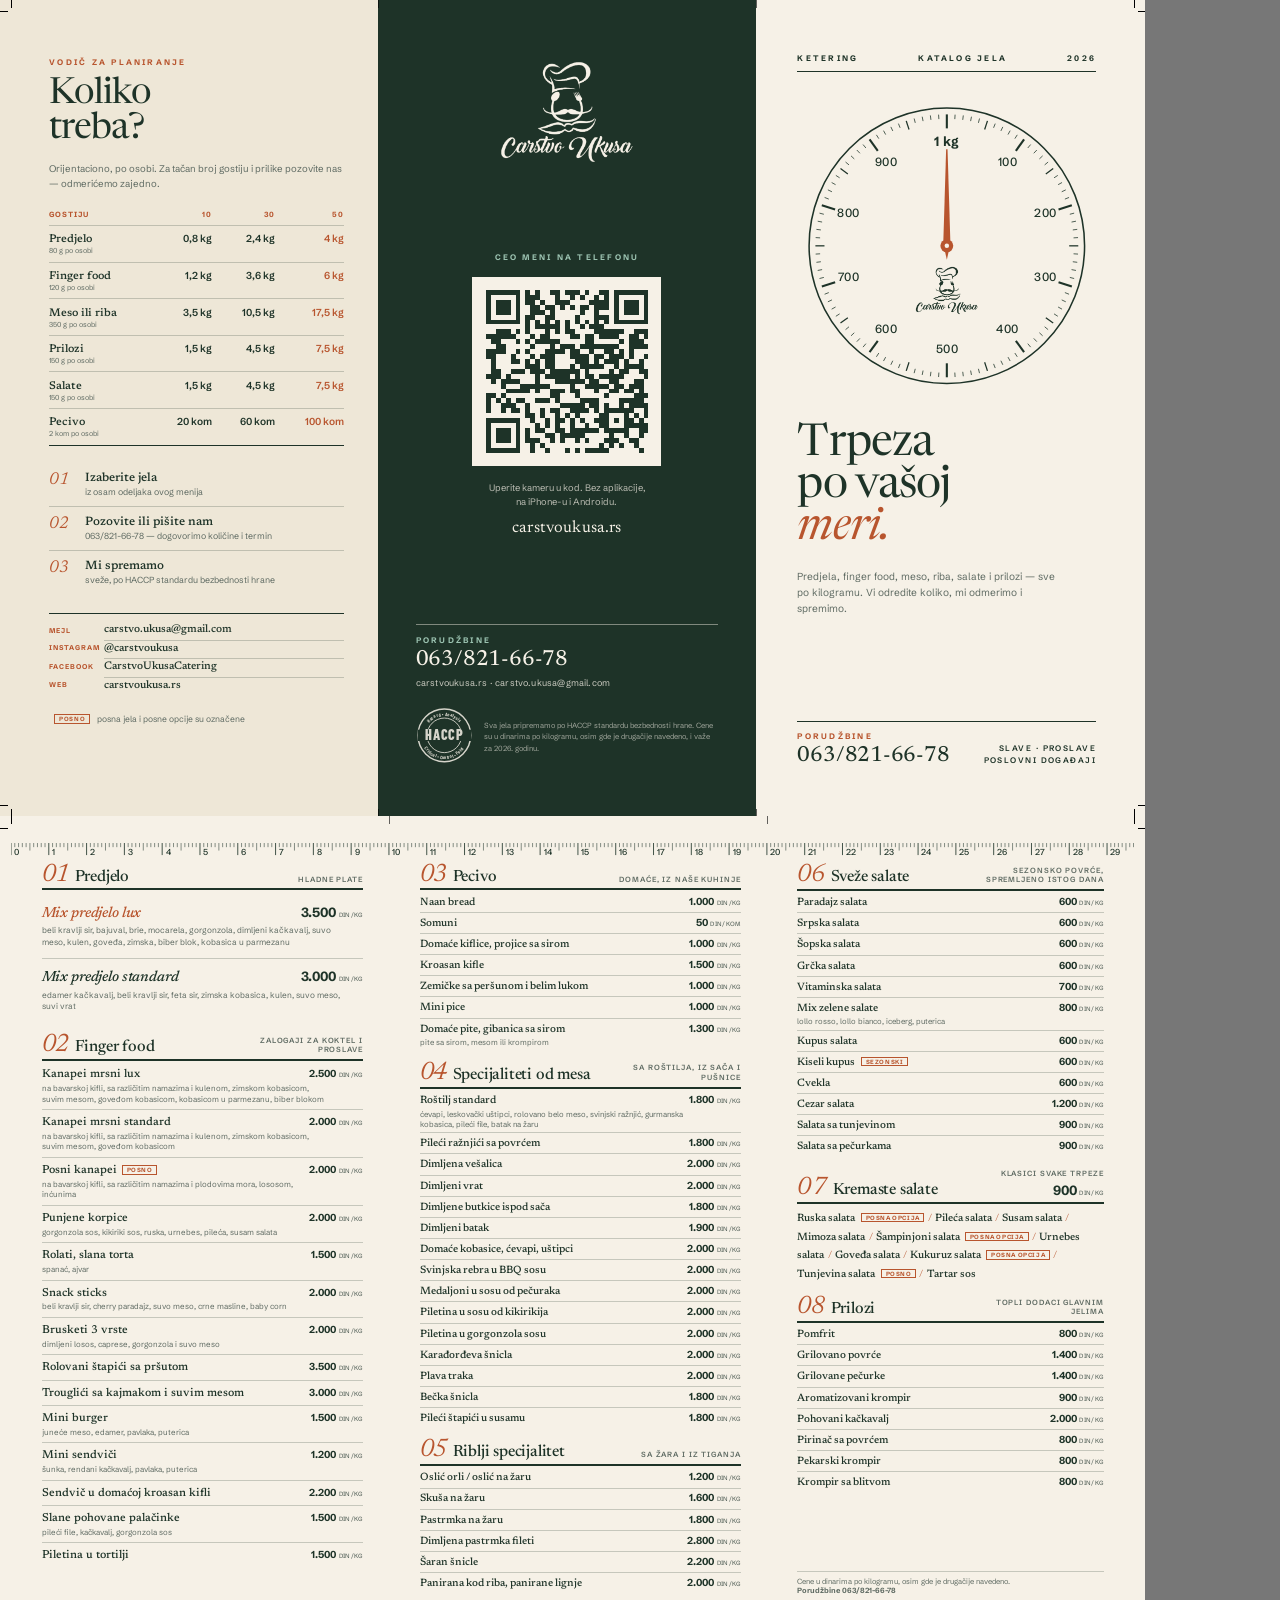
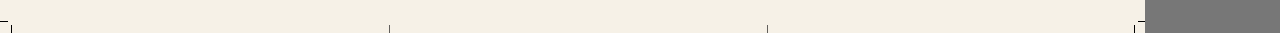
==== commit 043ca50d: "Zvanični mejl carstvo.ukusa@gmail.com; sajt carstvoukusa.rs istaknut na flajeru, katalogu i QR karti" ====
--- a/flajer.html
+++ b/flajer.html
@@ -42,6 +42,8 @@
 .qrbox { margin-top: 4mm; width: 50mm; height: 50mm; padding: 3.5mm; background: #F6F1E7; }
 .qrbox svg { width: 100%; height: 100%; display: block; }
 .hint { margin-top: 4mm; font-size: 7pt; line-height: 1.5; color: rgba(246,241,231,.72); }
+.site { margin-top: 3mm; font-family: "Newsreader", serif; font-size: 12.5pt; color: #F6F1E7; letter-spacing: .01em; }
+.web { display: block; margin-top: 1.6mm; font-size: 6.8pt; color: rgba(246,241,231,.8); letter-spacing: .02em; }
 .bbot { width: 100%; }
 .bline { text-align: left; border-top: 0.4mm solid rgba(246,241,231,.45); padding-top: 2.6mm; }
 .bline .lbl { color: #9CC3B1; }
@@ -129,7 +131,7 @@
     <dt>Mejl</dt><dd><a href="mailto:carstvo.ukusa@gmail.com">carstvo.ukusa@gmail.com</a></dd>
     <dt>Instagram</dt><dd><a href="https://www.instagram.com/carstvoukusa/">@carstvoukusa</a></dd>
     <dt>Facebook</dt><dd><a href="https://www.facebook.com/CarstvoUkusaCatering/">CarstvoUkusaCatering</a></dd>
-    <dt>Web</dt><dd><a href="https://www.carstvoukusa.rs">www.carstvoukusa.rs</a></dd>
+    <dt>Web</dt><dd><a href="https://carstvoukusa.rs">carstvoukusa.rs</a></dd>
   </dl>
   <div class="legend"><i class="tag">posno</i><span>posna jela i posne opcije su označene</span></div>
 </div><div class="panel back">
@@ -138,9 +140,10 @@
     <p class="bk">Ceo meni na telefonu</p>
     <div class="qrbox"><svg xmlns="http://www.w3.org/2000/svg" viewBox="0 0 33 33" shape-rendering="crispEdges"><g fill="#1E3328"><rect x="0" y="0" width="1" height="1"/><rect x="1" y="0" width="1" height="1"/><rect x="2" y="0" width="1" height="1"/><rect x="3" y="0" width="1" height="1"/><rect x="4" y="0" width="1" height="1"/><rect x="5" y="0" width="1" height="1"/><rect x="6" y="0" width="1" height="1"/><rect x="8" y="0" width="1" height="1"/><rect x="10" y="0" width="1" height="1"/><rect x="13" y="0" width="1" height="1"/><rect x="14" y="0" width="1" height="1"/><rect x="16" y="0" width="1" height="1"/><rect x="17" y="0" width="1" height="1"/><rect x="18" y="0" width="1" height="1"/><rect x="20" y="0" width="1" height="1"/><rect x="23" y="0" width="1" height="1"/><rect x="24" y="0" width="1" height="1"/><rect x="26" y="0" width="1" height="1"/><rect x="27" y="0" width="1" height="1"/><rect x="28" y="0" width="1" height="1"/><rect x="29" y="0" width="1" height="1"/><rect x="30" y="0" width="1" height="1"/><rect x="31" y="0" width="1" height="1"/><rect x="32" y="0" width="1" height="1"/><rect x="0" y="1" width="1" height="1"/><rect x="6" y="1" width="1" height="1"/><rect x="8" y="1" width="1" height="1"/><rect x="9" y="1" width="1" height="1"/><rect x="10" y="1" width="1" height="1"/><rect x="14" y="1" width="1" height="1"/><rect x="17" y="1" width="1" height="1"/><rect x="19" y="1" width="1" height="1"/><rect x="22" y="1" width="1" height="1"/><rect x="24" y="1" width="1" height="1"/><rect x="26" y="1" width="1" height="1"/><rect x="32" y="1" width="1" height="1"/><rect x="0" y="2" width="1" height="1"/><rect x="2" y="2" width="1" height="1"/><rect x="3" y="2" width="1" height="1"/><rect x="4" y="2" width="1" height="1"/><rect x="6" y="2" width="1" height="1"/><rect x="8" y="2" width="1" height="1"/><rect x="9" y="2" width="1" height="1"/><rect x="11" y="2" width="1" height="1"/><rect x="14" y="2" width="1" height="1"/><rect x="15" y="2" width="1" height="1"/><rect x="16" y="2" width="1" height="1"/><rect x="21" y="2" width="1" height="1"/><rect x="22" y="2" width="1" height="1"/><rect x="23" y="2" width="1" height="1"/><rect x="24" y="2" width="1" height="1"/><rect x="26" y="2" width="1" height="1"/><rect x="28" y="2" width="1" height="1"/><rect x="29" y="2" width="1" height="1"/><rect x="30" y="2" width="1" height="1"/><rect x="32" y="2" width="1" height="1"/><rect x="0" y="3" width="1" height="1"/><rect x="2" y="3" width="1" height="1"/><rect x="3" y="3" width="1" height="1"/><rect x="4" y="3" width="1" height="1"/><rect x="6" y="3" width="1" height="1"/><rect x="9" y="3" width="1" height="1"/><rect x="10" y="3" width="1" height="1"/><rect x="12" y="3" width="1" height="1"/><rect x="13" y="3" width="1" height="1"/><rect x="15" y="3" width="1" height="1"/><rect x="17" y="3" width="1" height="1"/><rect x="19" y="3" width="1" height="1"/><rect x="20" y="3" width="1" height="1"/><rect x="22" y="3" width="1" height="1"/><rect x="23" y="3" width="1" height="1"/><rect x="24" y="3" width="1" height="1"/><rect x="26" y="3" width="1" height="1"/><rect x="28" y="3" width="1" height="1"/><rect x="29" y="3" width="1" height="1"/><rect x="30" y="3" width="1" height="1"/><rect x="32" y="3" width="1" height="1"/><rect x="0" y="4" width="1" height="1"/><rect x="2" y="4" width="1" height="1"/><rect x="3" y="4" width="1" height="1"/><rect x="4" y="4" width="1" height="1"/><rect x="6" y="4" width="1" height="1"/><rect x="9" y="4" width="1" height="1"/><rect x="10" y="4" width="1" height="1"/><rect x="11" y="4" width="1" height="1"/><rect x="13" y="4" width="1" height="1"/><rect x="19" y="4" width="1" height="1"/><rect x="22" y="4" width="1" height="1"/><rect x="26" y="4" width="1" height="1"/><rect x="28" y="4" width="1" height="1"/><rect x="29" y="4" width="1" height="1"/><rect x="30" y="4" width="1" height="1"/><rect x="32" y="4" width="1" height="1"/><rect x="0" y="5" width="1" height="1"/><rect x="6" y="5" width="1" height="1"/><rect x="8" y="5" width="1" height="1"/><rect x="9" y="5" width="1" height="1"/><rect x="12" y="5" width="1" height="1"/><rect x="13" y="5" width="1" height="1"/><rect x="18" y="5" width="1" height="1"/><rect x="22" y="5" width="1" height="1"/><rect x="23" y="5" width="1" height="1"/><rect x="24" y="5" width="1" height="1"/><rect x="26" y="5" width="1" height="1"/><rect x="32" y="5" width="1" height="1"/><rect x="0" y="6" width="1" height="1"/><rect x="1" y="6" width="1" height="1"/><rect x="2" y="6" width="1" height="1"/><rect x="3" y="6" width="1" height="1"/><rect x="4" y="6" width="1" height="1"/><rect x="5" y="6" width="1" height="1"/><rect x="6" y="6" width="1" height="1"/><rect x="8" y="6" width="1" height="1"/><rect x="10" y="6" width="1" height="1"/><rect x="12" y="6" width="1" height="1"/><rect x="14" y="6" width="1" height="1"/><rect x="16" y="6" width="1" height="1"/><rect x="18" y="6" width="1" height="1"/><rect x="20" y="6" width="1" height="1"/><rect x="22" y="6" width="1" height="1"/><rect x="24" y="6" width="1" height="1"/><rect x="26" y="6" width="1" height="1"/><rect x="27" y="6" width="1" height="1"/><rect x="28" y="6" width="1" height="1"/><rect x="29" y="6" width="1" height="1"/><rect x="30" y="6" width="1" height="1"/><rect x="31" y="6" width="1" height="1"/><rect x="32" y="6" width="1" height="1"/><rect x="8" y="7" width="1" height="1"/><rect x="10" y="7" width="1" height="1"/><rect x="11" y="7" width="1" height="1"/><rect x="12" y="7" width="1" height="1"/><rect x="13" y="7" width="1" height="1"/><rect x="14" y="7" width="1" height="1"/><rect x="16" y="7" width="1" height="1"/><rect x="19" y="7" width="1" height="1"/><rect x="21" y="7" width="1" height="1"/><rect x="22" y="7" width="1" height="1"/><rect x="23" y="7" width="1" height="1"/><rect x="2" y="8" width="1" height="1"/><rect x="3" y="8" width="1" height="1"/><rect x="4" y="8" width="1" height="1"/><rect x="6" y="8" width="1" height="1"/><rect x="8" y="8" width="1" height="1"/><rect x="12" y="8" width="1" height="1"/><rect x="14" y="8" width="1" height="1"/><rect x="16" y="8" width="1" height="1"/><rect x="17" y="8" width="1" height="1"/><rect x="22" y="8" width="1" height="1"/><rect x="23" y="8" width="1" height="1"/><rect x="24" y="8" width="1" height="1"/><rect x="25" y="8" width="1" height="1"/><rect x="26" y="8" width="1" height="1"/><rect x="27" y="8" width="1" height="1"/><rect x="30" y="8" width="1" height="1"/><rect x="31" y="8" width="1" height="1"/><rect x="32" y="8" width="1" height="1"/><rect x="0" y="9" width="1" height="1"/><rect x="1" y="9" width="1" height="1"/><rect x="2" y="9" width="1" height="1"/><rect x="3" y="9" width="1" height="1"/><rect x="4" y="9" width="1" height="1"/><rect x="5" y="9" width="1" height="1"/><rect x="9" y="9" width="1" height="1"/><rect x="11" y="9" width="1" height="1"/><rect x="12" y="9" width="1" height="1"/><rect x="17" y="9" width="1" height="1"/><rect x="18" y="9" width="1" height="1"/><rect x="20" y="9" width="1" height="1"/><rect x="21" y="9" width="1" height="1"/><rect x="23" y="9" width="1" height="1"/><rect x="24" y="9" width="1" height="1"/><rect x="25" y="9" width="1" height="1"/><rect x="26" y="9" width="1" height="1"/><rect x="29" y="9" width="1" height="1"/><rect x="30" y="9" width="1" height="1"/><rect x="32" y="9" width="1" height="1"/><rect x="1" y="10" width="1" height="1"/><rect x="2" y="10" width="1" height="1"/><rect x="6" y="10" width="1" height="1"/><rect x="8" y="10" width="1" height="1"/><rect x="10" y="10" width="1" height="1"/><rect x="11" y="10" width="1" height="1"/><rect x="12" y="10" width="1" height="1"/><rect x="13" y="10" width="1" height="1"/><rect x="14" y="10" width="1" height="1"/><rect x="20" y="10" width="1" height="1"/><rect x="21" y="10" width="1" height="1"/><rect x="27" y="10" width="1" height="1"/><rect x="29" y="10" width="1" height="1"/><rect x="30" y="10" width="1" height="1"/><rect x="31" y="10" width="1" height="1"/><rect x="2" y="11" width="1" height="1"/><rect x="3" y="11" width="1" height="1"/><rect x="9" y="11" width="1" height="1"/><rect x="13" y="11" width="1" height="1"/><rect x="15" y="11" width="1" height="1"/><rect x="16" y="11" width="1" height="1"/><rect x="17" y="11" width="1" height="1"/><rect x="19" y="11" width="1" height="1"/><rect x="20" y="11" width="1" height="1"/><rect x="21" y="11" width="1" height="1"/><rect x="22" y="11" width="1" height="1"/><rect x="23" y="11" width="1" height="1"/><rect x="24" y="11" width="1" height="1"/><rect x="25" y="11" width="1" height="1"/><rect x="26" y="11" width="1" height="1"/><rect x="29" y="11" width="1" height="1"/><rect x="30" y="11" width="1" height="1"/><rect x="31" y="11" width="1" height="1"/><rect x="32" y="11" width="1" height="1"/><rect x="0" y="12" width="1" height="1"/><rect x="1" y="12" width="1" height="1"/><rect x="2" y="12" width="1" height="1"/><rect x="3" y="12" width="1" height="1"/><rect x="6" y="12" width="1" height="1"/><rect x="8" y="12" width="1" height="1"/><rect x="12" y="12" width="1" height="1"/><rect x="13" y="12" width="1" height="1"/><rect x="14" y="12" width="1" height="1"/><rect x="15" y="12" width="1" height="1"/><rect x="17" y="12" width="1" height="1"/><rect x="18" y="12" width="1" height="1"/><rect x="21" y="12" width="1" height="1"/><rect x="24" y="12" width="1" height="1"/><rect x="25" y="12" width="1" height="1"/><rect x="27" y="12" width="1" height="1"/><rect x="29" y="12" width="1" height="1"/><rect x="0" y="13" width="1" height="1"/><rect x="1" y="13" width="1" height="1"/><rect x="5" y="13" width="1" height="1"/><rect x="9" y="13" width="1" height="1"/><rect x="11" y="13" width="1" height="1"/><rect x="12" y="13" width="1" height="1"/><rect x="13" y="13" width="1" height="1"/><rect x="17" y="13" width="1" height="1"/><rect x="18" y="13" width="1" height="1"/><rect x="19" y="13" width="1" height="1"/><rect x="20" y="13" width="1" height="1"/><rect x="22" y="13" width="1" height="1"/><rect x="23" y="13" width="1" height="1"/><rect x="25" y="13" width="1" height="1"/><rect x="26" y="13" width="1" height="1"/><rect x="27" y="13" width="1" height="1"/><rect x="29" y="13" width="1" height="1"/><rect x="32" y="13" width="1" height="1"/><rect x="1" y="14" width="1" height="1"/><rect x="5" y="14" width="1" height="1"/><rect x="6" y="14" width="1" height="1"/><rect x="8" y="14" width="1" height="1"/><rect x="10" y="14" width="1" height="1"/><rect x="12" y="14" width="1" height="1"/><rect x="13" y="14" width="1" height="1"/><rect x="18" y="14" width="1" height="1"/><rect x="19" y="14" width="1" height="1"/><rect x="20" y="14" width="1" height="1"/><rect x="22" y="14" width="1" height="1"/><rect x="24" y="14" width="1" height="1"/><rect x="25" y="14" width="1" height="1"/><rect x="26" y="14" width="1" height="1"/><rect x="28" y="14" width="1" height="1"/><rect x="31" y="14" width="1" height="1"/><rect x="1" y="15" width="1" height="1"/><rect x="8" y="15" width="1" height="1"/><rect x="9" y="15" width="1" height="1"/><rect x="10" y="15" width="1" height="1"/><rect x="12" y="15" width="1" height="1"/><rect x="13" y="15" width="1" height="1"/><rect x="17" y="15" width="1" height="1"/><rect x="19" y="15" width="1" height="1"/><rect x="20" y="15" width="1" height="1"/><rect x="21" y="15" width="1" height="1"/><rect x="22" y="15" width="1" height="1"/><rect x="23" y="15" width="1" height="1"/><rect x="26" y="15" width="1" height="1"/><rect x="28" y="15" width="1" height="1"/><rect x="29" y="15" width="1" height="1"/><rect x="30" y="15" width="1" height="1"/><rect x="31" y="15" width="1" height="1"/><rect x="1" y="16" width="1" height="1"/><rect x="2" y="16" width="1" height="1"/><rect x="5" y="16" width="1" height="1"/><rect x="6" y="16" width="1" height="1"/><rect x="7" y="16" width="1" height="1"/><rect x="9" y="16" width="1" height="1"/><rect x="10" y="16" width="1" height="1"/><rect x="11" y="16" width="1" height="1"/><rect x="13" y="16" width="1" height="1"/><rect x="14" y="16" width="1" height="1"/><rect x="15" y="16" width="1" height="1"/><rect x="16" y="16" width="1" height="1"/><rect x="17" y="16" width="1" height="1"/><rect x="18" y="16" width="1" height="1"/><rect x="20" y="16" width="1" height="1"/><rect x="25" y="16" width="1" height="1"/><rect x="27" y="16" width="1" height="1"/><rect x="28" y="16" width="1" height="1"/><rect x="31" y="16" width="1" height="1"/><rect x="32" y="16" width="1" height="1"/><rect x="0" y="17" width="1" height="1"/><rect x="1" y="17" width="1" height="1"/><rect x="2" y="17" width="1" height="1"/><rect x="4" y="17" width="1" height="1"/><rect x="10" y="17" width="1" height="1"/><rect x="12" y="17" width="1" height="1"/><rect x="13" y="17" width="1" height="1"/><rect x="14" y="17" width="1" height="1"/><rect x="15" y="17" width="1" height="1"/><rect x="16" y="17" width="1" height="1"/><rect x="18" y="17" width="1" height="1"/><rect x="20" y="17" width="1" height="1"/><rect x="21" y="17" width="1" height="1"/><rect x="23" y="17" width="1" height="1"/><rect x="24" y="17" width="1" height="1"/><rect x="25" y="17" width="1" height="1"/><rect x="26" y="17" width="1" height="1"/><rect x="27" y="17" width="1" height="1"/><rect x="32" y="17" width="1" height="1"/><rect x="1" y="18" width="1" height="1"/><rect x="3" y="18" width="1" height="1"/><rect x="4" y="18" width="1" height="1"/><rect x="5" y="18" width="1" height="1"/><rect x="6" y="18" width="1" height="1"/><rect x="10" y="18" width="1" height="1"/><rect x="14" y="18" width="1" height="1"/><rect x="15" y="18" width="1" height="1"/><rect x="16" y="18" width="1" height="1"/><rect x="17" y="18" width="1" height="1"/><rect x="18" y="18" width="1" height="1"/><rect x="19" y="18" width="1" height="1"/><rect x="21" y="18" width="1" height="1"/><rect x="22" y="18" width="1" height="1"/><rect x="25" y="18" width="1" height="1"/><rect x="26" y="18" width="1" height="1"/><rect x="30" y="18" width="1" height="1"/><rect x="31" y="18" width="1" height="1"/><rect x="3" y="19" width="1" height="1"/><rect x="7" y="19" width="1" height="1"/><rect x="8" y="19" width="1" height="1"/><rect x="9" y="19" width="1" height="1"/><rect x="10" y="19" width="1" height="1"/><rect x="11" y="19" width="1" height="1"/><rect x="12" y="19" width="1" height="1"/><rect x="17" y="19" width="1" height="1"/><rect x="20" y="19" width="1" height="1"/><rect x="21" y="19" width="1" height="1"/><rect x="22" y="19" width="1" height="1"/><rect x="23" y="19" width="1" height="1"/><rect x="24" y="19" width="1" height="1"/><rect x="26" y="19" width="1" height="1"/><rect x="27" y="19" width="1" height="1"/><rect x="29" y="19" width="1" height="1"/><rect x="30" y="19" width="1" height="1"/><rect x="31" y="19" width="1" height="1"/><rect x="4" y="20" width="1" height="1"/><rect x="5" y="20" width="1" height="1"/><rect x="6" y="20" width="1" height="1"/><rect x="7" y="20" width="1" height="1"/><rect x="8" y="20" width="1" height="1"/><rect x="10" y="20" width="1" height="1"/><rect x="13" y="20" width="1" height="1"/><rect x="14" y="20" width="1" height="1"/><rect x="15" y="20" width="1" height="1"/><rect x="17" y="20" width="1" height="1"/><rect x="18" y="20" width="1" height="1"/><rect x="22" y="20" width="1" height="1"/><rect x="25" y="20" width="1" height="1"/><rect x="26" y="20" width="1" height="1"/><rect x="28" y="20" width="1" height="1"/><rect x="29" y="20" width="1" height="1"/><rect x="31" y="20" width="1" height="1"/><rect x="0" y="21" width="1" height="1"/><rect x="1" y="21" width="1" height="1"/><rect x="3" y="21" width="1" height="1"/><rect x="13" y="21" width="1" height="1"/><rect x="14" y="21" width="1" height="1"/><rect x="18" y="21" width="1" height="1"/><rect x="24" y="21" width="1" height="1"/><rect x="30" y="21" width="1" height="1"/><rect x="31" y="21" width="1" height="1"/><rect x="32" y="21" width="1" height="1"/><rect x="0" y="22" width="1" height="1"/><rect x="2" y="22" width="1" height="1"/><rect x="4" y="22" width="1" height="1"/><rect x="6" y="22" width="1" height="1"/><rect x="7" y="22" width="1" height="1"/><rect x="10" y="22" width="1" height="1"/><rect x="11" y="22" width="1" height="1"/><rect x="12" y="22" width="1" height="1"/><rect x="14" y="22" width="1" height="1"/><rect x="19" y="22" width="1" height="1"/><rect x="20" y="22" width="1" height="1"/><rect x="21" y="22" width="1" height="1"/><rect x="22" y="22" width="1" height="1"/><rect x="27" y="22" width="1" height="1"/><rect x="28" y="22" width="1" height="1"/><rect x="29" y="22" width="1" height="1"/><rect x="30" y="22" width="1" height="1"/><rect x="31" y="22" width="1" height="1"/><rect x="0" y="23" width="1" height="1"/><rect x="3" y="23" width="1" height="1"/><rect x="4" y="23" width="1" height="1"/><rect x="5" y="23" width="1" height="1"/><rect x="8" y="23" width="1" height="1"/><rect x="15" y="23" width="1" height="1"/><rect x="16" y="23" width="1" height="1"/><rect x="17" y="23" width="1" height="1"/><rect x="18" y="23" width="1" height="1"/><rect x="19" y="23" width="1" height="1"/><rect x="21" y="23" width="1" height="1"/><rect x="22" y="23" width="1" height="1"/><rect x="24" y="23" width="1" height="1"/><rect x="27" y="23" width="1" height="1"/><rect x="29" y="23" width="1" height="1"/><rect x="30" y="23" width="1" height="1"/><rect x="31" y="23" width="1" height="1"/><rect x="32" y="23" width="1" height="1"/><rect x="0" y="24" width="1" height="1"/><rect x="3" y="24" width="1" height="1"/><rect x="5" y="24" width="1" height="1"/><rect x="6" y="24" width="1" height="1"/><rect x="8" y="24" width="1" height="1"/><rect x="11" y="24" width="1" height="1"/><rect x="13" y="24" width="1" height="1"/><rect x="14" y="24" width="1" height="1"/><rect x="17" y="24" width="1" height="1"/><rect x="18" y="24" width="1" height="1"/><rect x="19" y="24" width="1" height="1"/><rect x="20" y="24" width="1" height="1"/><rect x="22" y="24" width="1" height="1"/><rect x="24" y="24" width="1" height="1"/><rect x="25" y="24" width="1" height="1"/><rect x="26" y="24" width="1" height="1"/><rect x="27" y="24" width="1" height="1"/><rect x="28" y="24" width="1" height="1"/><rect x="29" y="24" width="1" height="1"/><rect x="32" y="24" width="1" height="1"/><rect x="8" y="25" width="1" height="1"/><rect x="9" y="25" width="1" height="1"/><rect x="11" y="25" width="1" height="1"/><rect x="14" y="25" width="1" height="1"/><rect x="16" y="25" width="1" height="1"/><rect x="18" y="25" width="1" height="1"/><rect x="23" y="25" width="1" height="1"/><rect x="24" y="25" width="1" height="1"/><rect x="28" y="25" width="1" height="1"/><rect x="30" y="25" width="1" height="1"/><rect x="32" y="25" width="1" height="1"/><rect x="0" y="26" width="1" height="1"/><rect x="1" y="26" width="1" height="1"/><rect x="2" y="26" width="1" height="1"/><rect x="3" y="26" width="1" height="1"/><rect x="4" y="26" width="1" height="1"/><rect x="5" y="26" width="1" height="1"/><rect x="6" y="26" width="1" height="1"/><rect x="9" y="26" width="1" height="1"/><rect x="12" y="26" width="1" height="1"/><rect x="14" y="26" width="1" height="1"/><rect x="15" y="26" width="1" height="1"/><rect x="17" y="26" width="1" height="1"/><rect x="19" y="26" width="1" height="1"/><rect x="22" y="26" width="1" height="1"/><rect x="23" y="26" width="1" height="1"/><rect x="24" y="26" width="1" height="1"/><rect x="26" y="26" width="1" height="1"/><rect x="28" y="26" width="1" height="1"/><rect x="29" y="26" width="1" height="1"/><rect x="31" y="26" width="1" height="1"/><rect x="0" y="27" width="1" height="1"/><rect x="6" y="27" width="1" height="1"/><rect x="10" y="27" width="1" height="1"/><rect x="12" y="27" width="1" height="1"/><rect x="14" y="27" width="1" height="1"/><rect x="17" y="27" width="1" height="1"/><rect x="20" y="27" width="1" height="1"/><rect x="23" y="27" width="1" height="1"/><rect x="24" y="27" width="1" height="1"/><rect x="28" y="27" width="1" height="1"/><rect x="29" y="27" width="1" height="1"/><rect x="30" y="27" width="1" height="1"/><rect x="31" y="27" width="1" height="1"/><rect x="32" y="27" width="1" height="1"/><rect x="0" y="28" width="1" height="1"/><rect x="2" y="28" width="1" height="1"/><rect x="3" y="28" width="1" height="1"/><rect x="4" y="28" width="1" height="1"/><rect x="6" y="28" width="1" height="1"/><rect x="8" y="28" width="1" height="1"/><rect x="10" y="28" width="1" height="1"/><rect x="11" y="28" width="1" height="1"/><rect x="14" y="28" width="1" height="1"/><rect x="15" y="28" width="1" height="1"/><rect x="17" y="28" width="1" height="1"/><rect x="18" y="28" width="1" height="1"/><rect x="19" y="28" width="1" height="1"/><rect x="20" y="28" width="1" height="1"/><rect x="21" y="28" width="1" height="1"/><rect x="22" y="28" width="1" height="1"/><rect x="24" y="28" width="1" height="1"/><rect x="25" y="28" width="1" height="1"/><rect x="26" y="28" width="1" height="1"/><rect x="27" y="28" width="1" height="1"/><rect x="28" y="28" width="1" height="1"/><rect x="31" y="28" width="1" height="1"/><rect x="32" y="28" width="1" height="1"/><rect x="0" y="29" width="1" height="1"/><rect x="2" y="29" width="1" height="1"/><rect x="3" y="29" width="1" height="1"/><rect x="4" y="29" width="1" height="1"/><rect x="6" y="29" width="1" height="1"/><rect x="8" y="29" width="1" height="1"/><rect x="12" y="29" width="1" height="1"/><rect x="13" y="29" width="1" height="1"/><rect x="15" y="29" width="1" height="1"/><rect x="16" y="29" width="1" height="1"/><rect x="17" y="29" width="1" height="1"/><rect x="18" y="29" width="1" height="1"/><rect x="19" y="29" width="1" height="1"/><rect x="25" y="29" width="1" height="1"/><rect x="28" y="29" width="1" height="1"/><rect x="31" y="29" width="1" height="1"/><rect x="0" y="30" width="1" height="1"/><rect x="2" y="30" width="1" height="1"/><rect x="3" y="30" width="1" height="1"/><rect x="4" y="30" width="1" height="1"/><rect x="6" y="30" width="1" height="1"/><rect x="8" y="30" width="1" height="1"/><rect x="9" y="30" width="1" height="1"/><rect x="10" y="30" width="1" height="1"/><rect x="13" y="30" width="1" height="1"/><rect x="15" y="30" width="1" height="1"/><rect x="18" y="30" width="1" height="1"/><rect x="20" y="30" width="1" height="1"/><rect x="24" y="30" width="1" height="1"/><rect x="25" y="30" width="1" height="1"/><rect x="26" y="30" width="1" height="1"/><rect x="29" y="30" width="1" height="1"/><rect x="30" y="30" width="1" height="1"/><rect x="0" y="31" width="1" height="1"/><rect x="6" y="31" width="1" height="1"/><rect x="9" y="31" width="1" height="1"/><rect x="11" y="31" width="1" height="1"/><rect x="23" y="31" width="1" height="1"/><rect x="25" y="31" width="1" height="1"/><rect x="27" y="31" width="1" height="1"/><rect x="30" y="31" width="1" height="1"/><rect x="0" y="32" width="1" height="1"/><rect x="1" y="32" width="1" height="1"/><rect x="2" y="32" width="1" height="1"/><rect x="3" y="32" width="1" height="1"/><rect x="4" y="32" width="1" height="1"/><rect x="5" y="32" width="1" height="1"/><rect x="6" y="32" width="1" height="1"/><rect x="9" y="32" width="1" height="1"/><rect x="12" y="32" width="1" height="1"/><rect x="16" y="32" width="1" height="1"/><rect x="18" y="32" width="1" height="1"/><rect x="20" y="32" width="1" height="1"/><rect x="21" y="32" width="1" height="1"/><rect x="22" y="32" width="1" height="1"/><rect x="23" y="32" width="1" height="1"/><rect x="24" y="32" width="1" height="1"/><rect x="31" y="32" width="1" height="1"/></g></svg></div>
     <p class="hint">Uperite kameru u kod. Bez aplikacije,<br>na iPhone-u i Androidu.</p>
+    <p class="site">carstvoukusa.rs</p>
   </div>
   <div class="bbot">
-    <div class="bline"><span class="lbl">Porudžbine</span><a class="tel" href="tel:+381638216678">063/821-66-78</a></div>
+    <div class="bline"><span class="lbl">Porudžbine</span><a class="tel" href="tel:+381638216678">063/821-66-78</a><span class="web">carstvoukusa.rs · carstvo.ukusa@gmail.com</span></div>
     <div class="fine"><div><svg class="seal seal-back" viewBox="0 0 200 200" aria-label="HACCP">
   <defs>
     <path id="seal-back-top" d="M 31,100 A 69,69 0 0 1 169,100"/>
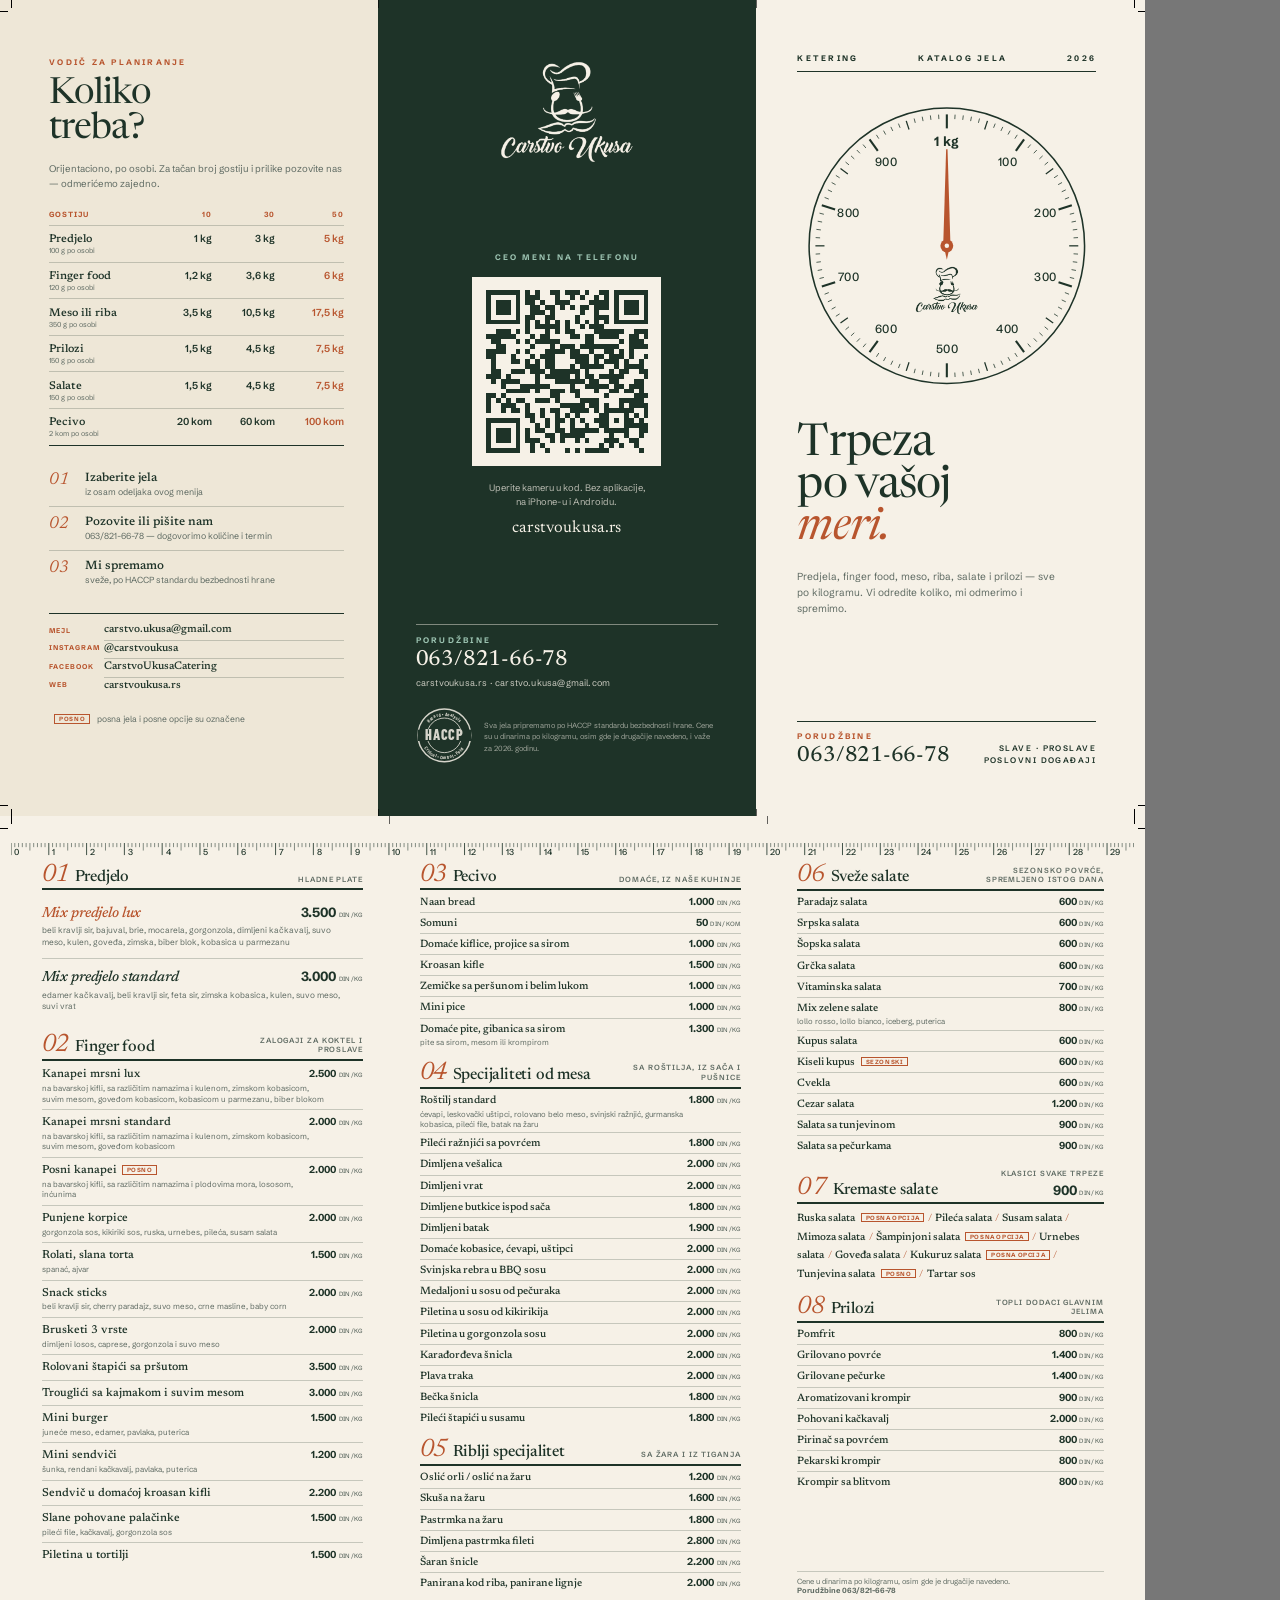
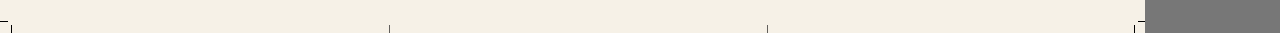
==== commit 1a82c70c: "Vodič za planiranje: predjelo 100 g po osobi (1/3/5 kg za 10/30/50 gostiju) Co-Authored-By: Claude F" ====
--- a/flajer.html
+++ b/flajer.html
@@ -121,7 +121,7 @@
   <p class="fk">Vodič za planiranje</p>
   <h3>Koliko<br>treba?</h3>
   <p class="ft">Orijentaciono, po osobi. Za tačan broj gostiju i prilike pozovite nas — odmerićemo zajedno.</p>
-  <table class="plan"><thead><tr><th>Gostiju</th><th>10</th><th>30</th><th>50</th></tr></thead><tbody><tr><th scope="row">Predjelo<small>80 g po osobi</small></th><td>0,8 kg</td><td>2,4 kg</td><td>4 kg</td></tr><tr><th scope="row">Finger food<small>120 g po osobi</small></th><td>1,2 kg</td><td>3,6 kg</td><td>6 kg</td></tr><tr><th scope="row">Meso ili riba<small>350 g po osobi</small></th><td>3,5 kg</td><td>10,5 kg</td><td>17,5 kg</td></tr><tr><th scope="row">Prilozi<small>150 g po osobi</small></th><td>1,5 kg</td><td>4,5 kg</td><td>7,5 kg</td></tr><tr><th scope="row">Salate<small>150 g po osobi</small></th><td>1,5 kg</td><td>4,5 kg</td><td>7,5 kg</td></tr><tr><th scope="row">Pecivo<small>2 kom po osobi</small></th><td>20 kom</td><td>60 kom</td><td>100 kom</td></tr></tbody></table>
+  <table class="plan"><thead><tr><th>Gostiju</th><th>10</th><th>30</th><th>50</th></tr></thead><tbody><tr><th scope="row">Predjelo<small>100 g po osobi</small></th><td>1 kg</td><td>3 kg</td><td>5 kg</td></tr><tr><th scope="row">Finger food<small>120 g po osobi</small></th><td>1,2 kg</td><td>3,6 kg</td><td>6 kg</td></tr><tr><th scope="row">Meso ili riba<small>350 g po osobi</small></th><td>3,5 kg</td><td>10,5 kg</td><td>17,5 kg</td></tr><tr><th scope="row">Prilozi<small>150 g po osobi</small></th><td>1,5 kg</td><td>4,5 kg</td><td>7,5 kg</td></tr><tr><th scope="row">Salate<small>150 g po osobi</small></th><td>1,5 kg</td><td>4,5 kg</td><td>7,5 kg</td></tr><tr><th scope="row">Pecivo<small>2 kom po osobi</small></th><td>20 kom</td><td>60 kom</td><td>100 kom</td></tr></tbody></table>
   <ol class="steps">
     <li><b>Izaberite jela</b><span>iz osam odeljaka ovog menija</span></li>
     <li><b>Pozovite ili pišite nam</b><span>063/821-66-78 — dogovorimo količine i termin</span></li>
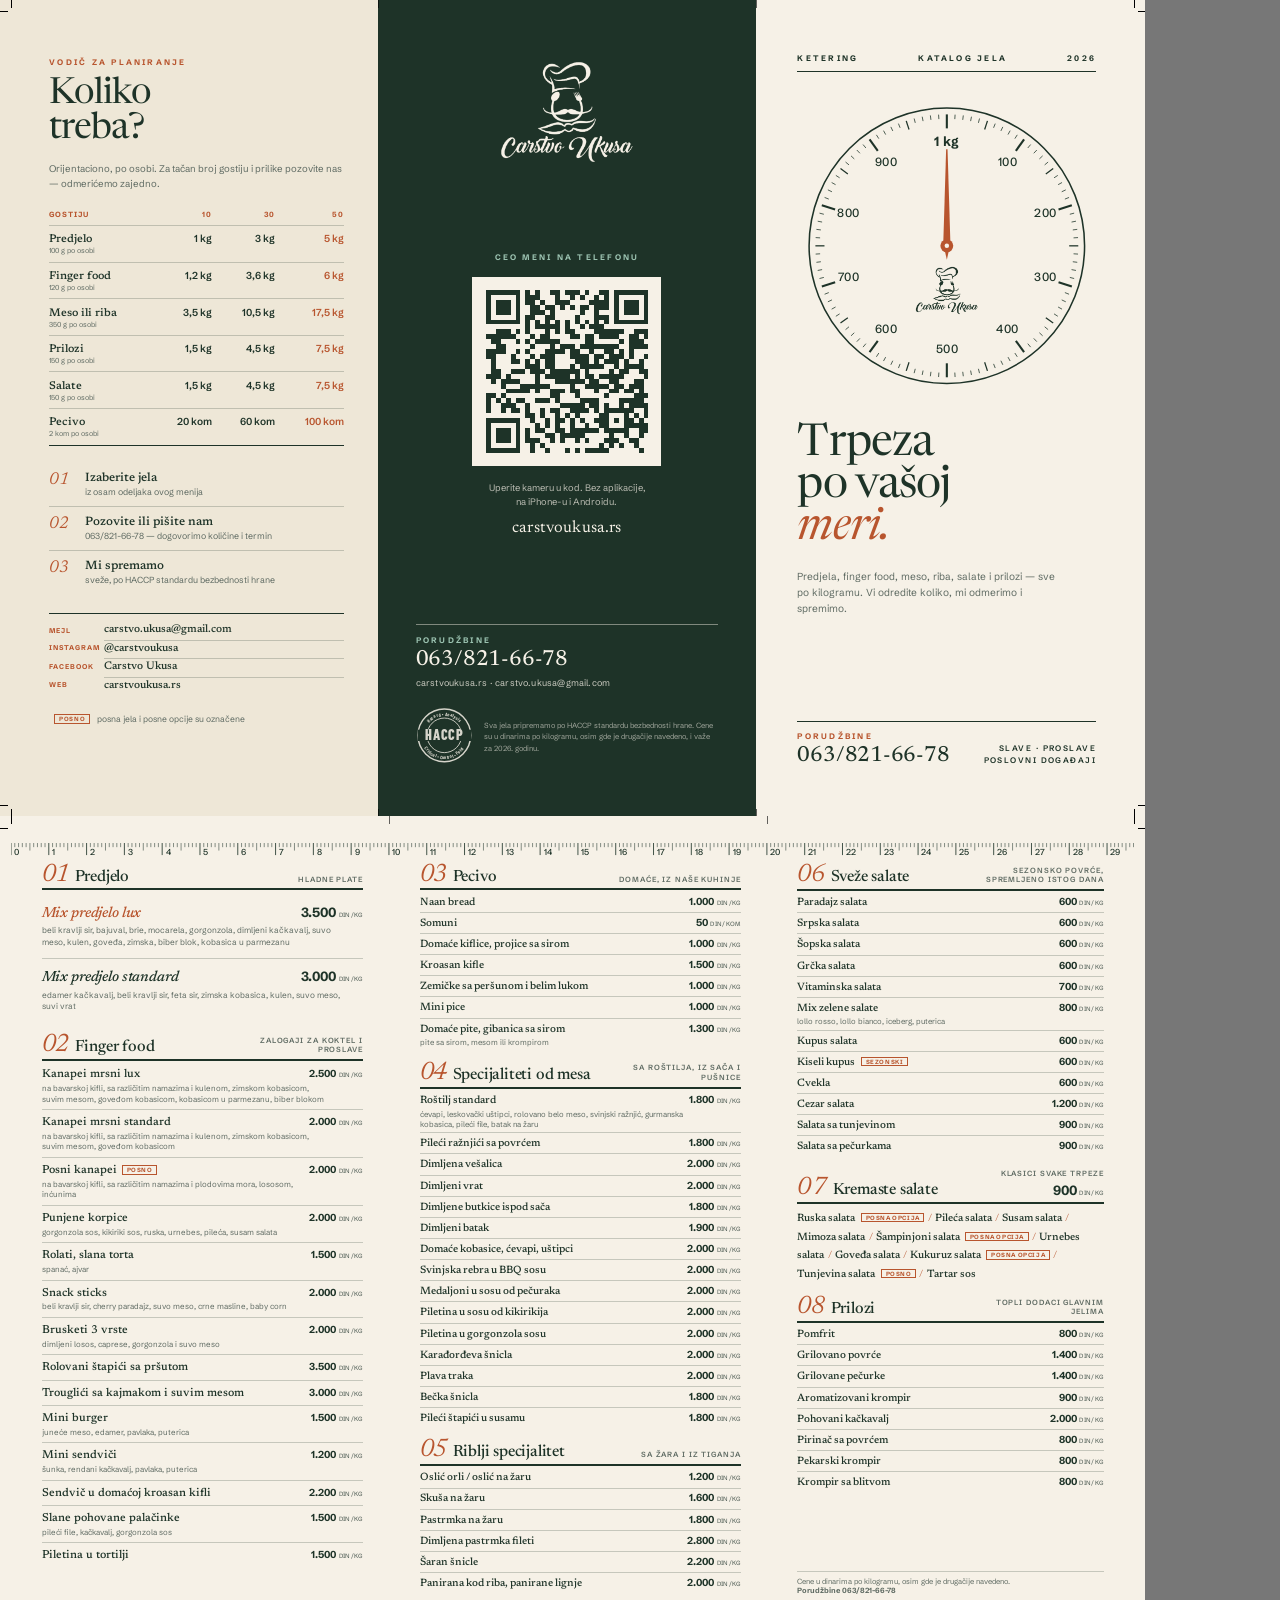
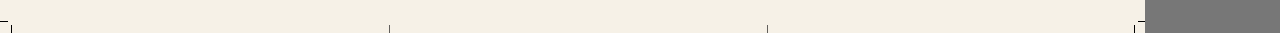
==== commit 5a387c40: "Facebook: prikaz "Carstvo Ukusa" umesto handle-a (link isti) Co-Authored-By: Claude Fable 5.1 <norep" ====
--- a/flajer.html
+++ b/flajer.html
@@ -130,7 +130,7 @@
   <dl class="contact">
     <dt>Mejl</dt><dd><a href="mailto:carstvo.ukusa@gmail.com">carstvo.ukusa@gmail.com</a></dd>
     <dt>Instagram</dt><dd><a href="https://www.instagram.com/carstvoukusa/">@carstvoukusa</a></dd>
-    <dt>Facebook</dt><dd><a href="https://www.facebook.com/CarstvoUkusaCatering/">CarstvoUkusaCatering</a></dd>
+    <dt>Facebook</dt><dd><a href="https://www.facebook.com/CarstvoUkusaCatering/">Carstvo Ukusa</a></dd>
     <dt>Web</dt><dd><a href="https://carstvoukusa.rs">carstvoukusa.rs</a></dd>
   </dl>
   <div class="legend"><i class="tag">posno</i><span>posna jela i posne opcije su označene</span></div>
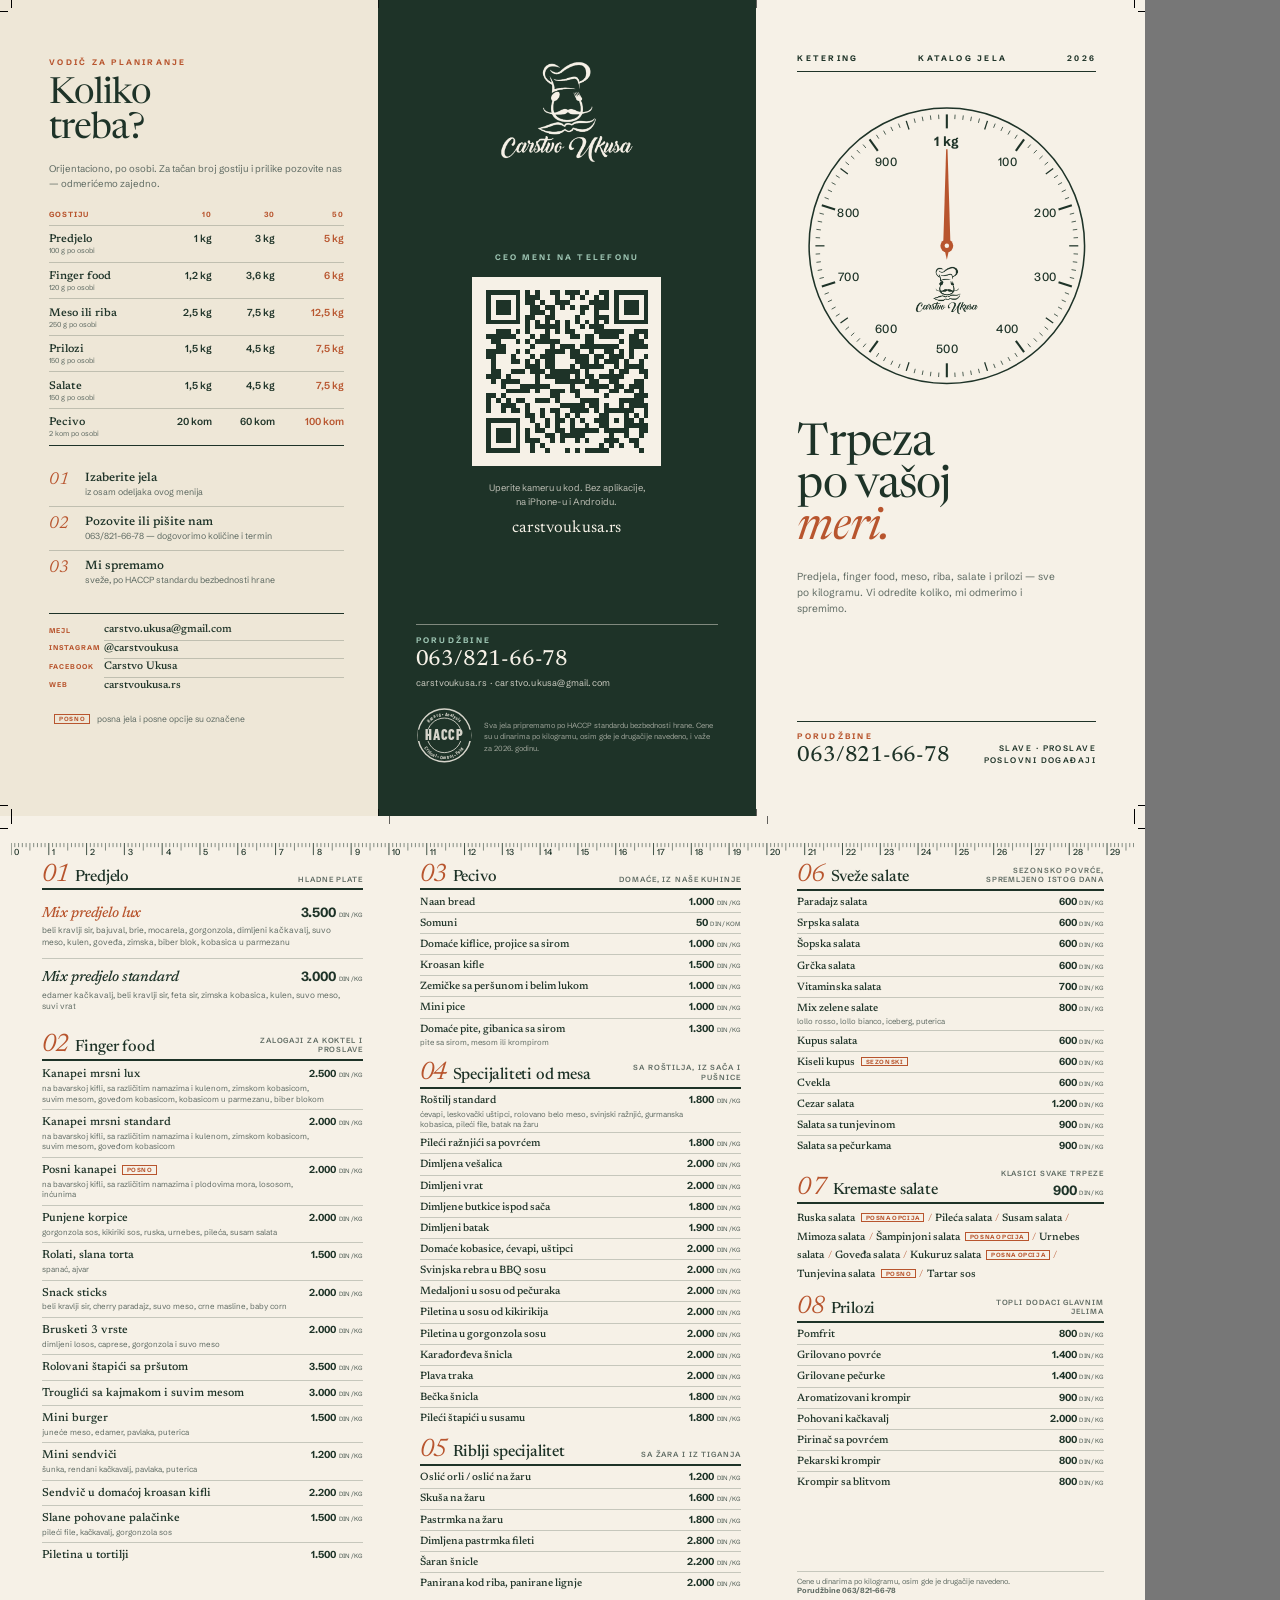
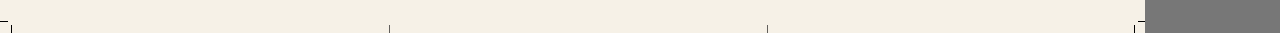
==== commit 4e1400a5: "Flajer: meso ili riba 250 g po osobi (kao na sajtu) Co-Authored-By: Claude Fable 5.1 <noreply@anthro" ====
--- a/flajer.html
+++ b/flajer.html
@@ -121,7 +121,7 @@
   <p class="fk">Vodič za planiranje</p>
   <h3>Koliko<br>treba?</h3>
   <p class="ft">Orijentaciono, po osobi. Za tačan broj gostiju i prilike pozovite nas — odmerićemo zajedno.</p>
-  <table class="plan"><thead><tr><th>Gostiju</th><th>10</th><th>30</th><th>50</th></tr></thead><tbody><tr><th scope="row">Predjelo<small>100 g po osobi</small></th><td>1 kg</td><td>3 kg</td><td>5 kg</td></tr><tr><th scope="row">Finger food<small>120 g po osobi</small></th><td>1,2 kg</td><td>3,6 kg</td><td>6 kg</td></tr><tr><th scope="row">Meso ili riba<small>350 g po osobi</small></th><td>3,5 kg</td><td>10,5 kg</td><td>17,5 kg</td></tr><tr><th scope="row">Prilozi<small>150 g po osobi</small></th><td>1,5 kg</td><td>4,5 kg</td><td>7,5 kg</td></tr><tr><th scope="row">Salate<small>150 g po osobi</small></th><td>1,5 kg</td><td>4,5 kg</td><td>7,5 kg</td></tr><tr><th scope="row">Pecivo<small>2 kom po osobi</small></th><td>20 kom</td><td>60 kom</td><td>100 kom</td></tr></tbody></table>
+  <table class="plan"><thead><tr><th>Gostiju</th><th>10</th><th>30</th><th>50</th></tr></thead><tbody><tr><th scope="row">Predjelo<small>100 g po osobi</small></th><td>1 kg</td><td>3 kg</td><td>5 kg</td></tr><tr><th scope="row">Finger food<small>120 g po osobi</small></th><td>1,2 kg</td><td>3,6 kg</td><td>6 kg</td></tr><tr><th scope="row">Meso ili riba<small>250 g po osobi</small></th><td>2,5 kg</td><td>7,5 kg</td><td>12,5 kg</td></tr><tr><th scope="row">Prilozi<small>150 g po osobi</small></th><td>1,5 kg</td><td>4,5 kg</td><td>7,5 kg</td></tr><tr><th scope="row">Salate<small>150 g po osobi</small></th><td>1,5 kg</td><td>4,5 kg</td><td>7,5 kg</td></tr><tr><th scope="row">Pecivo<small>2 kom po osobi</small></th><td>20 kom</td><td>60 kom</td><td>100 kom</td></tr></tbody></table>
   <ol class="steps">
     <li><b>Izaberite jela</b><span>iz osam odeljaka ovog menija</span></li>
     <li><b>Pozovite ili pišite nam</b><span>063/821-66-78 — dogovorimo količine i termin</span></li>
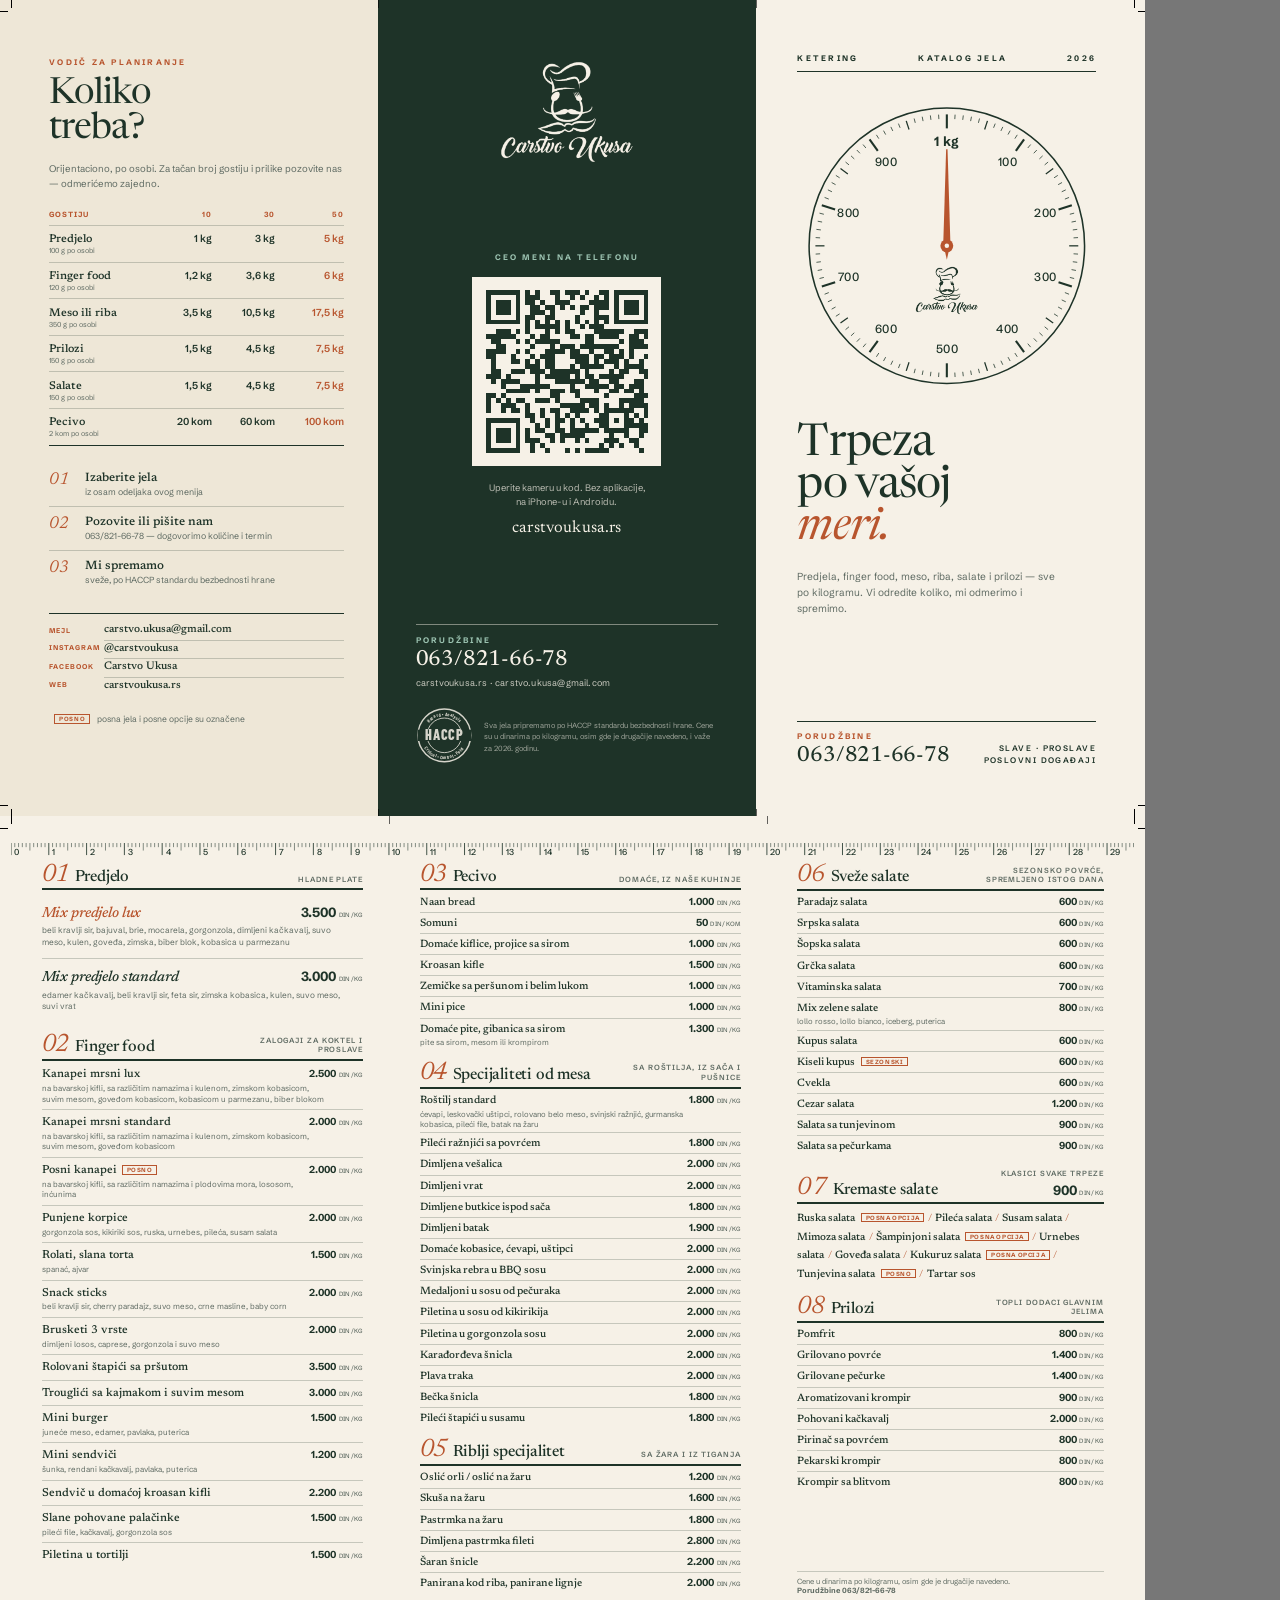
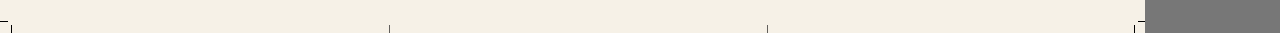
==== commit 1acf545b: "Flajer: meso ili riba nazad na 350 g (sajt se usklađuje na 350) Co-Authored-By: Claude Fable 5.1 <no" ====
--- a/flajer.html
+++ b/flajer.html
@@ -121,7 +121,7 @@
   <p class="fk">Vodič za planiranje</p>
   <h3>Koliko<br>treba?</h3>
   <p class="ft">Orijentaciono, po osobi. Za tačan broj gostiju i prilike pozovite nas — odmerićemo zajedno.</p>
-  <table class="plan"><thead><tr><th>Gostiju</th><th>10</th><th>30</th><th>50</th></tr></thead><tbody><tr><th scope="row">Predjelo<small>100 g po osobi</small></th><td>1 kg</td><td>3 kg</td><td>5 kg</td></tr><tr><th scope="row">Finger food<small>120 g po osobi</small></th><td>1,2 kg</td><td>3,6 kg</td><td>6 kg</td></tr><tr><th scope="row">Meso ili riba<small>250 g po osobi</small></th><td>2,5 kg</td><td>7,5 kg</td><td>12,5 kg</td></tr><tr><th scope="row">Prilozi<small>150 g po osobi</small></th><td>1,5 kg</td><td>4,5 kg</td><td>7,5 kg</td></tr><tr><th scope="row">Salate<small>150 g po osobi</small></th><td>1,5 kg</td><td>4,5 kg</td><td>7,5 kg</td></tr><tr><th scope="row">Pecivo<small>2 kom po osobi</small></th><td>20 kom</td><td>60 kom</td><td>100 kom</td></tr></tbody></table>
+  <table class="plan"><thead><tr><th>Gostiju</th><th>10</th><th>30</th><th>50</th></tr></thead><tbody><tr><th scope="row">Predjelo<small>100 g po osobi</small></th><td>1 kg</td><td>3 kg</td><td>5 kg</td></tr><tr><th scope="row">Finger food<small>120 g po osobi</small></th><td>1,2 kg</td><td>3,6 kg</td><td>6 kg</td></tr><tr><th scope="row">Meso ili riba<small>350 g po osobi</small></th><td>3,5 kg</td><td>10,5 kg</td><td>17,5 kg</td></tr><tr><th scope="row">Prilozi<small>150 g po osobi</small></th><td>1,5 kg</td><td>4,5 kg</td><td>7,5 kg</td></tr><tr><th scope="row">Salate<small>150 g po osobi</small></th><td>1,5 kg</td><td>4,5 kg</td><td>7,5 kg</td></tr><tr><th scope="row">Pecivo<small>2 kom po osobi</small></th><td>20 kom</td><td>60 kom</td><td>100 kom</td></tr></tbody></table>
   <ol class="steps">
     <li><b>Izaberite jela</b><span>iz osam odeljaka ovog menija</span></li>
     <li><b>Pozovite ili pišite nam</b><span>063/821-66-78 — dogovorimo količine i termin</span></li>
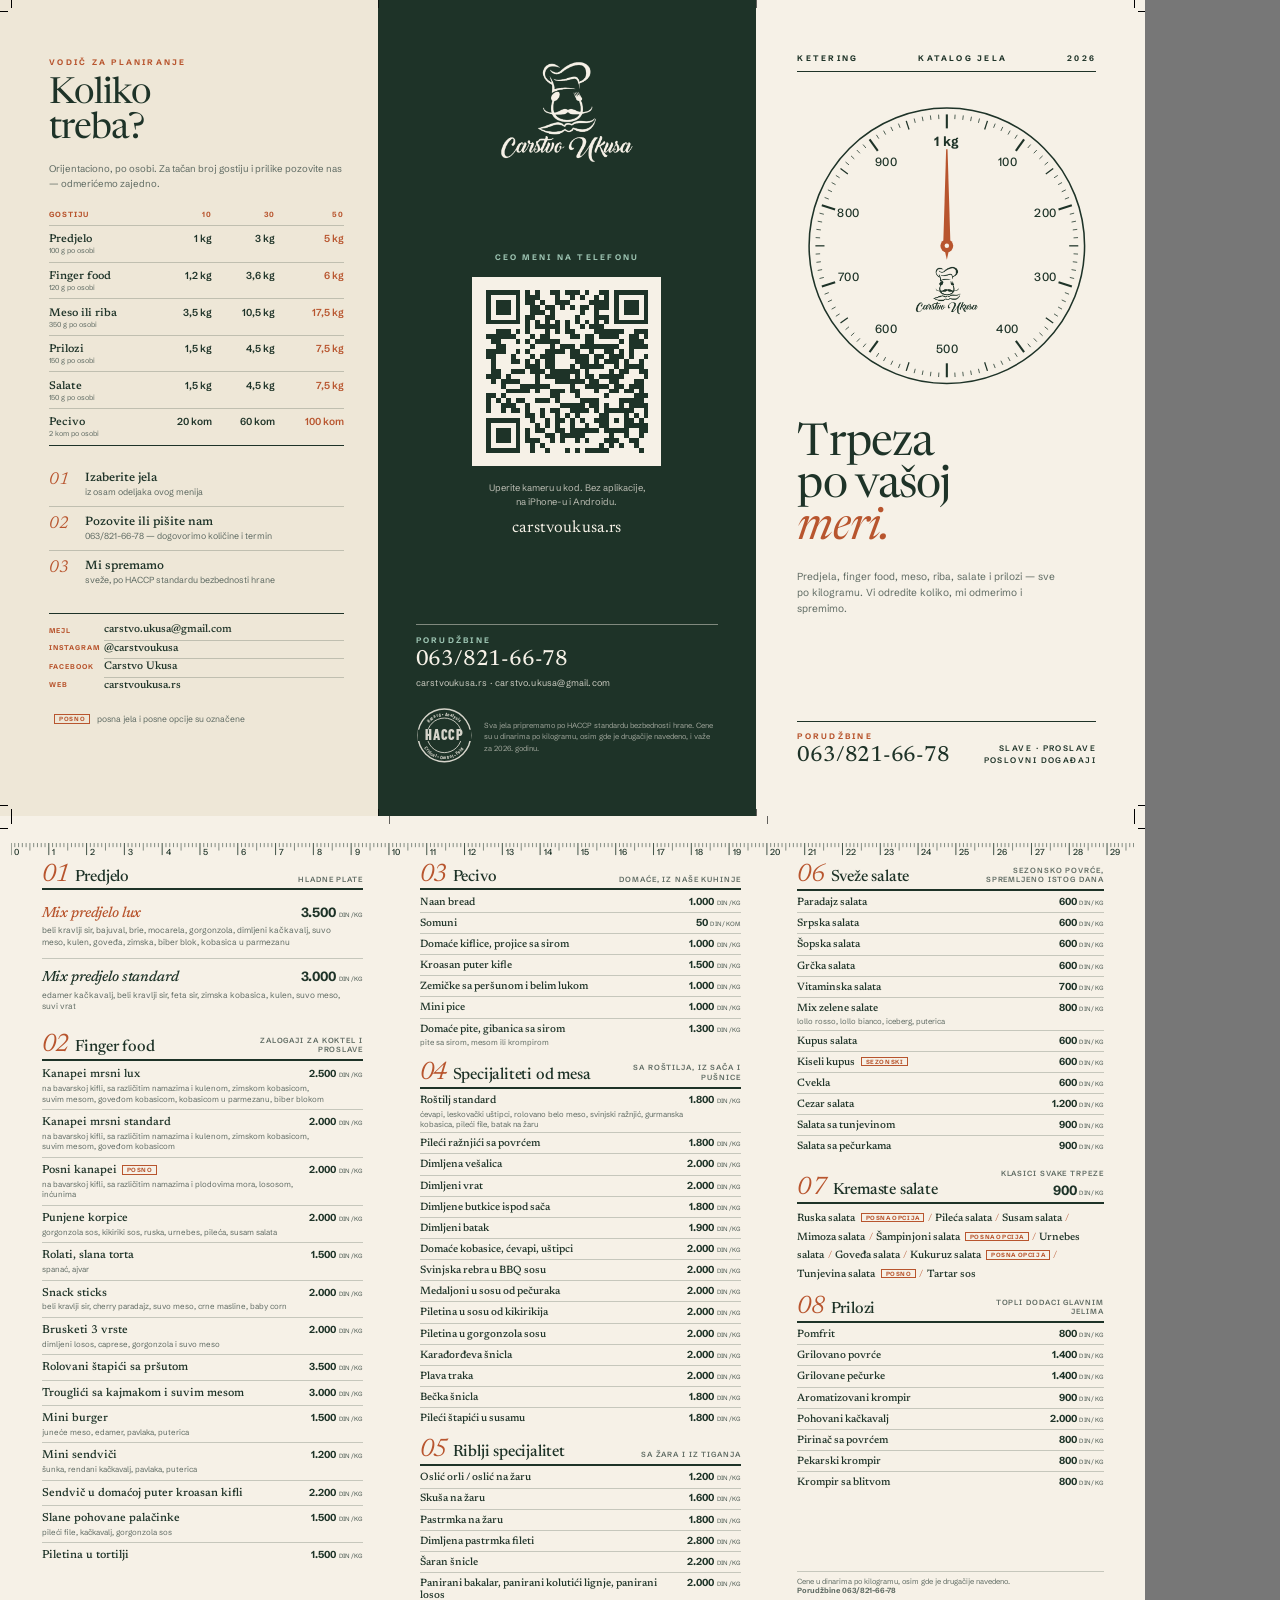
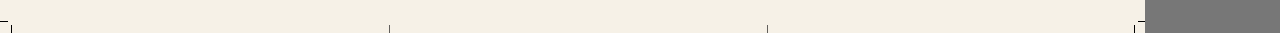
==== commit 8aee4fa5: "Meni: puter kroasan kifle, panirani bakalar/lignje/losos (flajer + katalog + QR meni) Co-Authored-By" ====
--- a/flajer.html
+++ b/flajer.html
@@ -175,5 +175,5 @@
   <p class="lede">Predjela, finger food, meso, riba, salate i prilozi — sve po kilogramu. Vi odredite koliko, mi odmerimo i spremimo.</p>
   <div class="bottom"><div><span class="lbl">Porudžbine</span><a class="tel" href="tel:+381638216678">063/821-66-78</a></div><span class="lbl r">Slave · Proslave<br>Poslovni događaji</span></div>
 </div><div class="mark" style="left:3mm;top:0mm;width:0.15mm;height:2mm"></div><div class="mark" style="top:3mm;left:0mm;height:0.15mm;width:2mm"></div><div class="mark" style="left:3mm;top:214mm;width:0.15mm;height:2mm"></div><div class="mark" style="top:213mm;left:0mm;height:0.15mm;width:2mm"></div><div class="mark" style="left:300mm;top:0mm;width:0.15mm;height:2mm"></div><div class="mark" style="top:3mm;left:301mm;height:0.15mm;width:2mm"></div><div class="mark" style="left:300mm;top:214mm;width:0.15mm;height:2mm"></div><div class="mark" style="top:213mm;left:301mm;height:0.15mm;width:2mm"></div><div class="mark" style="left:100mm;top:0mm;width:0.15mm;height:2mm;opacity:.6"></div><div class="mark" style="left:100mm;top:214mm;width:0.15mm;height:2mm;opacity:.6"></div><div class="mark" style="left:200mm;top:0mm;width:0.15mm;height:2mm;opacity:.6"></div><div class="mark" style="left:200mm;top:214mm;width:0.15mm;height:2mm;opacity:.6"></div></div>
-<div class="sheet inside"><div class="panel in first"><section class="s"><header class="h"><div class="hl"><span class="num">01</span><h2>Predjelo</h2></div><div class="hr"><p>Hladne plate</p></div></header><div class="plates"><div class="plate lux"><div class="pt"><b>Mix predjelo lux</b><span class="p">3.500<small>din/kg</small></span></div><p>beli kravlji sir, bajuval, brie, mocarela, gorgonzola, dimljeni kačkavalj, suvo meso, kulen, goveđa, zimska, biber blok, kobasica u parmezanu</p></div><div class="plate standard"><div class="pt"><b>Mix predjelo standard</b><span class="p">3.000<small>din/kg</small></span></div><p>edamer kačkavalj, beli kravlji sir, feta sir, zimska kobasica, kulen, suvo meso, suvi vrat</p></div></div></section><section class="s"><header class="h"><div class="hl"><span class="num">02</span><h2>Finger food</h2></div><div class="hr"><p>Zalogaji za koktel i proslave</p></div></header><div class="it"><div class="r"><span class="n">Kanapei mrsni lux</span><span class="p">2.500<small>din/kg</small></span></div><p class="d">na bavarskoj kifli, sa različitim namazima i kulenom, zimskom kobasicom, suvim mesom, goveđom kobasicom, kobasicom u parmezanu, biber blokom</p></div><div class="it"><div class="r"><span class="n">Kanapei mrsni standard</span><span class="p">2.000<small>din/kg</small></span></div><p class="d">na bavarskoj kifli, sa različitim namazima i kulenom, zimskom kobasicom, suvim mesom, goveđom kobasicom</p></div><div class="it"><div class="r"><span class="n">Posni kanapei<i class="tag">posno</i></span><span class="p">2.000<small>din/kg</small></span></div><p class="d">na bavarskoj kifli, sa različitim namazima i plodovima mora, lososom, inćunima</p></div><div class="it"><div class="r"><span class="n">Punjene korpice</span><span class="p">2.000<small>din/kg</small></span></div><p class="d">gorgonzola sos, kikiriki sos, ruska, urnebes, pileća, susam salata</p></div><div class="it"><div class="r"><span class="n">Rolati, slana torta</span><span class="p">1.500<small>din/kg</small></span></div><p class="d">spanać, ajvar</p></div><div class="it"><div class="r"><span class="n">Snack sticks</span><span class="p">2.000<small>din/kg</small></span></div><p class="d">beli kravlji sir, cherry paradajz, suvo meso, crne masline, baby corn</p></div><div class="it"><div class="r"><span class="n">Brusketi 3 vrste</span><span class="p">2.000<small>din/kg</small></span></div><p class="d">dimljeni losos, caprese, gorgonzola i suvo meso</p></div><div class="it"><div class="r"><span class="n">Rolovani štapići sa pršutom</span><span class="p">3.500<small>din/kg</small></span></div></div><div class="it"><div class="r"><span class="n">Trouglići sa kajmakom i suvim mesom</span><span class="p">3.000<small>din/kg</small></span></div></div><div class="it"><div class="r"><span class="n">Mini burger</span><span class="p">1.500<small>din/kg</small></span></div><p class="d">juneće meso, edamer, pavlaka, puterica</p></div><div class="it"><div class="r"><span class="n">Mini sendviči</span><span class="p">1.200<small>din/kg</small></span></div><p class="d">šunka, rendani kačkavalj, pavlaka, puterica</p></div><div class="it"><div class="r"><span class="n">Sendvič u domaćoj kroasan kifli</span><span class="p">2.200<small>din/kg</small></span></div></div><div class="it"><div class="r"><span class="n">Slane pohovane palačinke</span><span class="p">1.500<small>din/kg</small></span></div><p class="d">pileći file, kačkavalj, gorgonzola sos</p></div><div class="it"><div class="r"><span class="n">Piletina u tortilji</span><span class="p">1.500<small>din/kg</small></span></div></div></section></div><div class="panel in"><section class="s"><header class="h"><div class="hl"><span class="num">03</span><h2>Pecivo</h2></div><div class="hr"><p>Domaće, iz naše kuhinje</p></div></header><div class="it"><div class="r"><span class="n">Naan bread</span><span class="p">1.000<small>din/kg</small></span></div></div><div class="it"><div class="r"><span class="n">Somuni</span><span class="p">50<small>din/kom</small></span></div></div><div class="it"><div class="r"><span class="n">Domaće kiflice, projice sa sirom</span><span class="p">1.000<small>din/kg</small></span></div></div><div class="it"><div class="r"><span class="n">Kroasan kifle</span><span class="p">1.500<small>din/kg</small></span></div></div><div class="it"><div class="r"><span class="n">Zemičke sa peršunom i belim lukom</span><span class="p">1.000<small>din/kg</small></span></div></div><div class="it"><div class="r"><span class="n">Mini pice</span><span class="p">1.000<small>din/kg</small></span></div></div><div class="it"><div class="r"><span class="n">Domaće pite, gibanica sa sirom</span><span class="p">1.300<small>din/kg</small></span></div><p class="d">pite sa sirom, mesom ili krompirom</p></div></section><section class="s"><header class="h"><div class="hl"><span class="num">04</span><h2>Specijaliteti od mesa</h2></div><div class="hr"><p>Sa roštilja, iz sača i pušnice</p></div></header><div class="it"><div class="r"><span class="n">Roštilj standard</span><span class="p">1.800<small>din/kg</small></span></div><p class="d">ćevapi, leskovački uštipci, rolovano belo meso, svinjski ražnjić, gurmanska kobasica, pileći file, batak na žaru</p></div><div class="it"><div class="r"><span class="n">Pileći ražnjići sa povrćem</span><span class="p">1.800<small>din/kg</small></span></div></div><div class="it"><div class="r"><span class="n">Dimljena vešalica</span><span class="p">2.000<small>din/kg</small></span></div></div><div class="it"><div class="r"><span class="n">Dimljeni vrat</span><span class="p">2.000<small>din/kg</small></span></div></div><div class="it"><div class="r"><span class="n">Dimljene butkice ispod sača</span><span class="p">1.800<small>din/kg</small></span></div></div><div class="it"><div class="r"><span class="n">Dimljeni batak</span><span class="p">1.900<small>din/kg</small></span></div></div><div class="it"><div class="r"><span class="n">Domaće kobasice, ćevapi, uštipci</span><span class="p">2.000<small>din/kg</small></span></div></div><div class="it"><div class="r"><span class="n">Svinjska rebra u BBQ sosu</span><span class="p">2.000<small>din/kg</small></span></div></div><div class="it"><div class="r"><span class="n">Medaljoni u sosu od pečuraka</span><span class="p">2.000<small>din/kg</small></span></div></div><div class="it"><div class="r"><span class="n">Piletina u sosu od kikirikija</span><span class="p">2.000<small>din/kg</small></span></div></div><div class="it"><div class="r"><span class="n">Piletina u gorgonzola sosu</span><span class="p">2.000<small>din/kg</small></span></div></div><div class="it"><div class="r"><span class="n">Karađorđeva šnicla</span><span class="p">2.000<small>din/kg</small></span></div></div><div class="it"><div class="r"><span class="n">Plava traka</span><span class="p">2.000<small>din/kg</small></span></div></div><div class="it"><div class="r"><span class="n">Bečka šnicla</span><span class="p">1.800<small>din/kg</small></span></div></div><div class="it"><div class="r"><span class="n">Pileći štapići u susamu</span><span class="p">1.800<small>din/kg</small></span></div></div></section><section class="s"><header class="h"><div class="hl"><span class="num">05</span><h2>Riblji specijalitet</h2></div><div class="hr"><p>Sa žara i iz tiganja</p></div></header><div class="it"><div class="r"><span class="n">Oslić orli / oslić na žaru</span><span class="p">1.200<small>din/kg</small></span></div></div><div class="it"><div class="r"><span class="n">Skuša na žaru</span><span class="p">1.600<small>din/kg</small></span></div></div><div class="it"><div class="r"><span class="n">Pastrmka na žaru</span><span class="p">1.800<small>din/kg</small></span></div></div><div class="it"><div class="r"><span class="n">Dimljena pastrmka fileti</span><span class="p">2.800<small>din/kg</small></span></div></div><div class="it"><div class="r"><span class="n">Šaran šnicle</span><span class="p">2.200<small>din/kg</small></span></div></div><div class="it"><div class="r"><span class="n">Panirana kod riba, panirane lignje</span><span class="p">2.000<small>din/kg</small></span></div></div></section></div><div class="panel in narrow"><section class="s"><header class="h"><div class="hl"><span class="num">06</span><h2>Sveže salate</h2></div><div class="hr"><p>Sezonsko povrće, spremljeno istog dana</p></div></header><div class="it"><div class="r"><span class="n">Paradajz salata</span><span class="p">600<small>din/kg</small></span></div></div><div class="it"><div class="r"><span class="n">Srpska salata</span><span class="p">600<small>din/kg</small></span></div></div><div class="it"><div class="r"><span class="n">Šopska salata</span><span class="p">600<small>din/kg</small></span></div></div><div class="it"><div class="r"><span class="n">Grčka salata</span><span class="p">600<small>din/kg</small></span></div></div><div class="it"><div class="r"><span class="n">Vitaminska salata</span><span class="p">700<small>din/kg</small></span></div></div><div class="it"><div class="r"><span class="n">Mix zelene salate</span><span class="p">800<small>din/kg</small></span></div><p class="d">lollo rosso, lollo bianco, iceberg, puterica</p></div><div class="it"><div class="r"><span class="n">Kupus salata</span><span class="p">600<small>din/kg</small></span></div></div><div class="it"><div class="r"><span class="n">Kiseli kupus<i class="tag">sezonski</i></span><span class="p">600<small>din/kg</small></span></div></div><div class="it"><div class="r"><span class="n">Cvekla</span><span class="p">600<small>din/kg</small></span></div></div><div class="it"><div class="r"><span class="n">Cezar salata</span><span class="p">1.200<small>din/kg</small></span></div></div><div class="it"><div class="r"><span class="n">Salata sa tunjevinom</span><span class="p">900<small>din/kg</small></span></div></div><div class="it"><div class="r"><span class="n">Salata sa pečurkama</span><span class="p">900<small>din/kg</small></span></div></div></section><section class="s"><header class="h"><div class="hl"><span class="num">07</span><h2>Kremaste salate</h2></div><div class="hr"><p>Klasici svake trpeze</p><span class="p big">900<small>din/kg</small></span></div></header><p class="flow">Ruska salata<i class="tag">posna opcija</i> <span class="sep">/</span> Pileća salata <span class="sep">/</span> Susam salata <span class="sep">/</span> Mimoza salata <span class="sep">/</span> Šampinjoni salata<i class="tag">posna opcija</i> <span class="sep">/</span> Urnebes salata <span class="sep">/</span> Goveđa salata <span class="sep">/</span> Kukuruz salata<i class="tag">posna opcija</i> <span class="sep">/</span> Tunjevina salata<i class="tag">posno</i> <span class="sep">/</span> Tartar sos</p></section><section class="s"><header class="h"><div class="hl"><span class="num">08</span><h2>Prilozi</h2></div><div class="hr"><p>Topli dodaci glavnim jelima</p></div></header><div class="it"><div class="r"><span class="n">Pomfrit</span><span class="p">800<small>din/kg</small></span></div></div><div class="it"><div class="r"><span class="n">Grilovano povrće</span><span class="p">1.400<small>din/kg</small></span></div></div><div class="it"><div class="r"><span class="n">Grilovane pečurke</span><span class="p">1.400<small>din/kg</small></span></div></div><div class="it"><div class="r"><span class="n">Aromatizovani krompir</span><span class="p">900<small>din/kg</small></span></div></div><div class="it"><div class="r"><span class="n">Pohovani kačkavalj</span><span class="p">2.000<small>din/kg</small></span></div></div><div class="it"><div class="r"><span class="n">Pirinač sa povrćem</span><span class="p">800<small>din/kg</small></span></div></div><div class="it"><div class="r"><span class="n">Pekarski krompir</span><span class="p">800<small>din/kg</small></span></div></div><div class="it"><div class="r"><span class="n">Krompir sa blitvom</span><span class="p">800<small>din/kg</small></span></div></div></section><p class="foot">Cene u dinarima po kilogramu, osim gde je drugačije navedeno. <b style="white-space:nowrap">Porudžbine 063/821-66-78</b></p></div><svg class="ruler" viewBox="0 0 297 4.2" width="297mm" height="4.2mm" preserveAspectRatio="none"><g font-family="Schibsted Grotesk, sans-serif" fill="#1E3328"><line x1="0" y1="0" x2="0" y2="3.2" stroke="#1E3328" stroke-width="0.22"/><text x="0.9" y="3.1" font-size="2.3" font-weight="500">0</text><line x1="1" y1="0" x2="1" y2="1.1" stroke="#1E3328" stroke-width="0.14"/><line x1="2" y1="0" x2="2" y2="1.1" stroke="#1E3328" stroke-width="0.14"/><line x1="3" y1="0" x2="3" y2="1.1" stroke="#1E3328" stroke-width="0.14"/><line x1="4" y1="0" x2="4" y2="1.1" stroke="#1E3328" stroke-width="0.14"/><line x1="5" y1="0" x2="5" y2="2" stroke="#1E3328" stroke-width="0.14"/><line x1="6" y1="0" x2="6" y2="1.1" stroke="#1E3328" stroke-width="0.14"/><line x1="7" y1="0" x2="7" y2="1.1" stroke="#1E3328" stroke-width="0.14"/><line x1="8" y1="0" x2="8" y2="1.1" stroke="#1E3328" stroke-width="0.14"/><line x1="9" y1="0" x2="9" y2="1.1" stroke="#1E3328" stroke-width="0.14"/><line x1="10" y1="0" x2="10" y2="3.2" stroke="#1E3328" stroke-width="0.22"/><text x="10.9" y="3.1" font-size="2.3" font-weight="500">1</text><line x1="11" y1="0" x2="11" y2="1.1" stroke="#1E3328" stroke-width="0.14"/><line x1="12" y1="0" x2="12" y2="1.1" stroke="#1E3328" stroke-width="0.14"/><line x1="13" y1="0" x2="13" y2="1.1" stroke="#1E3328" stroke-width="0.14"/><line x1="14" y1="0" x2="14" y2="1.1" stroke="#1E3328" stroke-width="0.14"/><line x1="15" y1="0" x2="15" y2="2" stroke="#1E3328" stroke-width="0.14"/><line x1="16" y1="0" x2="16" y2="1.1" stroke="#1E3328" stroke-width="0.14"/><line x1="17" y1="0" x2="17" y2="1.1" stroke="#1E3328" stroke-width="0.14"/><line x1="18" y1="0" x2="18" y2="1.1" stroke="#1E3328" stroke-width="0.14"/><line x1="19" y1="0" x2="19" y2="1.1" stroke="#1E3328" stroke-width="0.14"/><line x1="20" y1="0" x2="20" y2="3.2" stroke="#1E3328" stroke-width="0.22"/><text x="20.9" y="3.1" font-size="2.3" font-weight="500">2</text><line x1="21" y1="0" x2="21" y2="1.1" stroke="#1E3328" stroke-width="0.14"/><line x1="22" y1="0" x2="22" y2="1.1" stroke="#1E3328" stroke-width="0.14"/><line x1="23" y1="0" x2="23" y2="1.1" stroke="#1E3328" stroke-width="0.14"/><line x1="24" y1="0" x2="24" y2="1.1" stroke="#1E3328" stroke-width="0.14"/><line x1="25" y1="0" x2="25" y2="2" stroke="#1E3328" stroke-width="0.14"/><line x1="26" y1="0" x2="26" y2="1.1" stroke="#1E3328" stroke-width="0.14"/><line x1="27" y1="0" x2="27" y2="1.1" stroke="#1E3328" stroke-width="0.14"/><line x1="28" y1="0" x2="28" y2="1.1" stroke="#1E3328" stroke-width="0.14"/><line x1="29" y1="0" x2="29" y2="1.1" stroke="#1E3328" stroke-width="0.14"/><line x1="30" y1="0" x2="30" y2="3.2" stroke="#1E3328" stroke-width="0.22"/><text x="30.9" y="3.1" font-size="2.3" font-weight="500">3</text><line x1="31" y1="0" x2="31" y2="1.1" stroke="#1E3328" stroke-width="0.14"/><line x1="32" y1="0" x2="32" y2="1.1" stroke="#1E3328" stroke-width="0.14"/><line x1="33" y1="0" x2="33" y2="1.1" stroke="#1E3328" stroke-width="0.14"/><line x1="34" y1="0" x2="34" y2="1.1" stroke="#1E3328" stroke-width="0.14"/><line x1="35" y1="0" x2="35" y2="2" stroke="#1E3328" stroke-width="0.14"/><line x1="36" y1="0" x2="36" y2="1.1" stroke="#1E3328" stroke-width="0.14"/><line x1="37" y1="0" x2="37" y2="1.1" stroke="#1E3328" stroke-width="0.14"/><line x1="38" y1="0" x2="38" y2="1.1" stroke="#1E3328" stroke-width="0.14"/><line x1="39" y1="0" x2="39" y2="1.1" stroke="#1E3328" stroke-width="0.14"/><line x1="40" y1="0" x2="40" y2="3.2" stroke="#1E3328" stroke-width="0.22"/><text x="40.9" y="3.1" font-size="2.3" font-weight="500">4</text><line x1="41" y1="0" x2="41" y2="1.1" stroke="#1E3328" stroke-width="0.14"/><line x1="42" y1="0" x2="42" y2="1.1" stroke="#1E3328" stroke-width="0.14"/><line x1="43" y1="0" x2="43" y2="1.1" stroke="#1E3328" stroke-width="0.14"/><line x1="44" y1="0" x2="44" y2="1.1" stroke="#1E3328" stroke-width="0.14"/><line x1="45" y1="0" x2="45" y2="2" stroke="#1E3328" stroke-width="0.14"/><line x1="46" y1="0" x2="46" y2="1.1" stroke="#1E3328" stroke-width="0.14"/><line x1="47" y1="0" x2="47" y2="1.1" stroke="#1E3328" stroke-width="0.14"/><line x1="48" y1="0" x2="48" y2="1.1" stroke="#1E3328" stroke-width="0.14"/><line x1="49" y1="0" x2="49" y2="1.1" stroke="#1E3328" stroke-width="0.14"/><line x1="50" y1="0" x2="50" y2="3.2" stroke="#1E3328" stroke-width="0.22"/><text x="50.9" y="3.1" font-size="2.3" font-weight="500">5</text><line x1="51" y1="0" x2="51" y2="1.1" stroke="#1E3328" stroke-width="0.14"/><line x1="52" y1="0" x2="52" y2="1.1" stroke="#1E3328" stroke-width="0.14"/><line x1="53" y1="0" x2="53" y2="1.1" stroke="#1E3328" stroke-width="0.14"/><line x1="54" y1="0" x2="54" y2="1.1" stroke="#1E3328" stroke-width="0.14"/><line x1="55" y1="0" x2="55" y2="2" stroke="#1E3328" stroke-width="0.14"/><line x1="56" y1="0" x2="56" y2="1.1" stroke="#1E3328" stroke-width="0.14"/><line x1="57" y1="0" x2="57" y2="1.1" stroke="#1E3328" stroke-width="0.14"/><line x1="58" y1="0" x2="58" y2="1.1" stroke="#1E3328" stroke-width="0.14"/><line x1="59" y1="0" x2="59" y2="1.1" stroke="#1E3328" stroke-width="0.14"/><line x1="60" y1="0" x2="60" y2="3.2" stroke="#1E3328" stroke-width="0.22"/><text x="60.9" y="3.1" font-size="2.3" font-weight="500">6</text><line x1="61" y1="0" x2="61" y2="1.1" stroke="#1E3328" stroke-width="0.14"/><line x1="62" y1="0" x2="62" y2="1.1" stroke="#1E3328" stroke-width="0.14"/><line x1="63" y1="0" x2="63" y2="1.1" stroke="#1E3328" stroke-width="0.14"/><line x1="64" y1="0" x2="64" y2="1.1" stroke="#1E3328" stroke-width="0.14"/><line x1="65" y1="0" x2="65" y2="2" stroke="#1E3328" stroke-width="0.14"/><line x1="66" y1="0" x2="66" y2="1.1" stroke="#1E3328" stroke-width="0.14"/><line x1="67" y1="0" x2="67" y2="1.1" stroke="#1E3328" stroke-width="0.14"/><line x1="68" y1="0" x2="68" y2="1.1" stroke="#1E3328" stroke-width="0.14"/><line x1="69" y1="0" x2="69" y2="1.1" stroke="#1E3328" stroke-width="0.14"/><line x1="70" y1="0" x2="70" y2="3.2" stroke="#1E3328" stroke-width="0.22"/><text x="70.9" y="3.1" font-size="2.3" font-weight="500">7</text><line x1="71" y1="0" x2="71" y2="1.1" stroke="#1E3328" stroke-width="0.14"/><line x1="72" y1="0" x2="72" y2="1.1" stroke="#1E3328" stroke-width="0.14"/><line x1="73" y1="0" x2="73" y2="1.1" stroke="#1E3328" stroke-width="0.14"/><line x1="74" y1="0" x2="74" y2="1.1" stroke="#1E3328" stroke-width="0.14"/><line x1="75" y1="0" x2="75" y2="2" stroke="#1E3328" stroke-width="0.14"/><line x1="76" y1="0" x2="76" y2="1.1" stroke="#1E3328" stroke-width="0.14"/><line x1="77" y1="0" x2="77" y2="1.1" stroke="#1E3328" stroke-width="0.14"/><line x1="78" y1="0" x2="78" y2="1.1" stroke="#1E3328" stroke-width="0.14"/><line x1="79" y1="0" x2="79" y2="1.1" stroke="#1E3328" stroke-width="0.14"/><line x1="80" y1="0" x2="80" y2="3.2" stroke="#1E3328" stroke-width="0.22"/><text x="80.9" y="3.1" font-size="2.3" font-weight="500">8</text><line x1="81" y1="0" x2="81" y2="1.1" stroke="#1E3328" stroke-width="0.14"/><line x1="82" y1="0" x2="82" y2="1.1" stroke="#1E3328" stroke-width="0.14"/><line x1="83" y1="0" x2="83" y2="1.1" stroke="#1E3328" stroke-width="0.14"/><line x1="84" y1="0" x2="84" y2="1.1" stroke="#1E3328" stroke-width="0.14"/><line x1="85" y1="0" x2="85" y2="2" stroke="#1E3328" stroke-width="0.14"/><line x1="86" y1="0" x2="86" y2="1.1" stroke="#1E3328" stroke-width="0.14"/><line x1="87" y1="0" x2="87" y2="1.1" stroke="#1E3328" stroke-width="0.14"/><line x1="88" y1="0" x2="88" y2="1.1" stroke="#1E3328" stroke-width="0.14"/><line x1="89" y1="0" x2="89" y2="1.1" stroke="#1E3328" stroke-width="0.14"/><line x1="90" y1="0" x2="90" y2="3.2" stroke="#1E3328" stroke-width="0.22"/><text x="90.9" y="3.1" font-size="2.3" font-weight="500">9</text><line x1="91" y1="0" x2="91" y2="1.1" stroke="#1E3328" stroke-width="0.14"/><line x1="92" y1="0" x2="92" y2="1.1" stroke="#1E3328" stroke-width="0.14"/><line x1="93" y1="0" x2="93" y2="1.1" stroke="#1E3328" stroke-width="0.14"/><line x1="94" y1="0" x2="94" y2="1.1" stroke="#1E3328" stroke-width="0.14"/><line x1="95" y1="0" x2="95" y2="2" stroke="#1E3328" stroke-width="0.14"/><line x1="96" y1="0" x2="96" y2="1.1" stroke="#1E3328" stroke-width="0.14"/><line x1="97" y1="0" x2="97" y2="1.1" stroke="#1E3328" stroke-width="0.14"/><line x1="98" y1="0" x2="98" y2="1.1" stroke="#1E3328" stroke-width="0.14"/><line x1="99" y1="0" x2="99" y2="1.1" stroke="#1E3328" stroke-width="0.14"/><line x1="100" y1="0" x2="100" y2="3.2" stroke="#1E3328" stroke-width="0.22"/><text x="100.9" y="3.1" font-size="2.3" font-weight="500">10</text><line x1="101" y1="0" x2="101" y2="1.1" stroke="#1E3328" stroke-width="0.14"/><line x1="102" y1="0" x2="102" y2="1.1" stroke="#1E3328" stroke-width="0.14"/><line x1="103" y1="0" x2="103" y2="1.1" stroke="#1E3328" stroke-width="0.14"/><line x1="104" y1="0" x2="104" y2="1.1" stroke="#1E3328" stroke-width="0.14"/><line x1="105" y1="0" x2="105" y2="2" stroke="#1E3328" stroke-width="0.14"/><line x1="106" y1="0" x2="106" y2="1.1" stroke="#1E3328" stroke-width="0.14"/><line x1="107" y1="0" x2="107" y2="1.1" stroke="#1E3328" stroke-width="0.14"/><line x1="108" y1="0" x2="108" y2="1.1" stroke="#1E3328" stroke-width="0.14"/><line x1="109" y1="0" x2="109" y2="1.1" stroke="#1E3328" stroke-width="0.14"/><line x1="110" y1="0" x2="110" y2="3.2" stroke="#1E3328" stroke-width="0.22"/><text x="110.9" y="3.1" font-size="2.3" font-weight="500">11</text><line x1="111" y1="0" x2="111" y2="1.1" stroke="#1E3328" stroke-width="0.14"/><line x1="112" y1="0" x2="112" y2="1.1" stroke="#1E3328" stroke-width="0.14"/><line x1="113" y1="0" x2="113" y2="1.1" stroke="#1E3328" stroke-width="0.14"/><line x1="114" y1="0" x2="114" y2="1.1" stroke="#1E3328" stroke-width="0.14"/><line x1="115" y1="0" x2="115" y2="2" stroke="#1E3328" stroke-width="0.14"/><line x1="116" y1="0" x2="116" y2="1.1" stroke="#1E3328" stroke-width="0.14"/><line x1="117" y1="0" x2="117" y2="1.1" stroke="#1E3328" stroke-width="0.14"/><line x1="118" y1="0" x2="118" y2="1.1" stroke="#1E3328" stroke-width="0.14"/><line x1="119" y1="0" x2="119" y2="1.1" stroke="#1E3328" stroke-width="0.14"/><line x1="120" y1="0" x2="120" y2="3.2" stroke="#1E3328" stroke-width="0.22"/><text x="120.9" y="3.1" font-size="2.3" font-weight="500">12</text><line x1="121" y1="0" x2="121" y2="1.1" stroke="#1E3328" stroke-width="0.14"/><line x1="122" y1="0" x2="122" y2="1.1" stroke="#1E3328" stroke-width="0.14"/><line x1="123" y1="0" x2="123" y2="1.1" stroke="#1E3328" stroke-width="0.14"/><line x1="124" y1="0" x2="124" y2="1.1" stroke="#1E3328" stroke-width="0.14"/><line x1="125" y1="0" x2="125" y2="2" stroke="#1E3328" stroke-width="0.14"/><line x1="126" y1="0" x2="126" y2="1.1" stroke="#1E3328" stroke-width="0.14"/><line x1="127" y1="0" x2="127" y2="1.1" stroke="#1E3328" stroke-width="0.14"/><line x1="128" y1="0" x2="128" y2="1.1" stroke="#1E3328" stroke-width="0.14"/><line x1="129" y1="0" x2="129" y2="1.1" stroke="#1E3328" stroke-width="0.14"/><line x1="130" y1="0" x2="130" y2="3.2" stroke="#1E3328" stroke-width="0.22"/><text x="130.9" y="3.1" font-size="2.3" font-weight="500">13</text><line x1="131" y1="0" x2="131" y2="1.1" stroke="#1E3328" stroke-width="0.14"/><line x1="132" y1="0" x2="132" y2="1.1" stroke="#1E3328" stroke-width="0.14"/><line x1="133" y1="0" x2="133" y2="1.1" stroke="#1E3328" stroke-width="0.14"/><line x1="134" y1="0" x2="134" y2="1.1" stroke="#1E3328" stroke-width="0.14"/><line x1="135" y1="0" x2="135" y2="2" stroke="#1E3328" stroke-width="0.14"/><line x1="136" y1="0" x2="136" y2="1.1" stroke="#1E3328" stroke-width="0.14"/><line x1="137" y1="0" x2="137" y2="1.1" stroke="#1E3328" stroke-width="0.14"/><line x1="138" y1="0" x2="138" y2="1.1" stroke="#1E3328" stroke-width="0.14"/><line x1="139" y1="0" x2="139" y2="1.1" stroke="#1E3328" stroke-width="0.14"/><line x1="140" y1="0" x2="140" y2="3.2" stroke="#1E3328" stroke-width="0.22"/><text x="140.9" y="3.1" font-size="2.3" font-weight="500">14</text><line x1="141" y1="0" x2="141" y2="1.1" stroke="#1E3328" stroke-width="0.14"/><line x1="142" y1="0" x2="142" y2="1.1" stroke="#1E3328" stroke-width="0.14"/><line x1="143" y1="0" x2="143" y2="1.1" stroke="#1E3328" stroke-width="0.14"/><line x1="144" y1="0" x2="144" y2="1.1" stroke="#1E3328" stroke-width="0.14"/><line x1="145" y1="0" x2="145" y2="2" stroke="#1E3328" stroke-width="0.14"/><line x1="146" y1="0" x2="146" y2="1.1" stroke="#1E3328" stroke-width="0.14"/><line x1="147" y1="0" x2="147" y2="1.1" stroke="#1E3328" stroke-width="0.14"/><line x1="148" y1="0" x2="148" y2="1.1" stroke="#1E3328" stroke-width="0.14"/><line x1="149" y1="0" x2="149" y2="1.1" stroke="#1E3328" stroke-width="0.14"/><line x1="150" y1="0" x2="150" y2="3.2" stroke="#1E3328" stroke-width="0.22"/><text x="150.9" y="3.1" font-size="2.3" font-weight="500">15</text><line x1="151" y1="0" x2="151" y2="1.1" stroke="#1E3328" stroke-width="0.14"/><line x1="152" y1="0" x2="152" y2="1.1" stroke="#1E3328" stroke-width="0.14"/><line x1="153" y1="0" x2="153" y2="1.1" stroke="#1E3328" stroke-width="0.14"/><line x1="154" y1="0" x2="154" y2="1.1" stroke="#1E3328" stroke-width="0.14"/><line x1="155" y1="0" x2="155" y2="2" stroke="#1E3328" stroke-width="0.14"/><line x1="156" y1="0" x2="156" y2="1.1" stroke="#1E3328" stroke-width="0.14"/><line x1="157" y1="0" x2="157" y2="1.1" stroke="#1E3328" stroke-width="0.14"/><line x1="158" y1="0" x2="158" y2="1.1" stroke="#1E3328" stroke-width="0.14"/><line x1="159" y1="0" x2="159" y2="1.1" stroke="#1E3328" stroke-width="0.14"/><line x1="160" y1="0" x2="160" y2="3.2" stroke="#1E3328" stroke-width="0.22"/><text x="160.9" y="3.1" font-size="2.3" font-weight="500">16</text><line x1="161" y1="0" x2="161" y2="1.1" stroke="#1E3328" stroke-width="0.14"/><line x1="162" y1="0" x2="162" y2="1.1" stroke="#1E3328" stroke-width="0.14"/><line x1="163" y1="0" x2="163" y2="1.1" stroke="#1E3328" stroke-width="0.14"/><line x1="164" y1="0" x2="164" y2="1.1" stroke="#1E3328" stroke-width="0.14"/><line x1="165" y1="0" x2="165" y2="2" stroke="#1E3328" stroke-width="0.14"/><line x1="166" y1="0" x2="166" y2="1.1" stroke="#1E3328" stroke-width="0.14"/><line x1="167" y1="0" x2="167" y2="1.1" stroke="#1E3328" stroke-width="0.14"/><line x1="168" y1="0" x2="168" y2="1.1" stroke="#1E3328" stroke-width="0.14"/><line x1="169" y1="0" x2="169" y2="1.1" stroke="#1E3328" stroke-width="0.14"/><line x1="170" y1="0" x2="170" y2="3.2" stroke="#1E3328" stroke-width="0.22"/><text x="170.9" y="3.1" font-size="2.3" font-weight="500">17</text><line x1="171" y1="0" x2="171" y2="1.1" stroke="#1E3328" stroke-width="0.14"/><line x1="172" y1="0" x2="172" y2="1.1" stroke="#1E3328" stroke-width="0.14"/><line x1="173" y1="0" x2="173" y2="1.1" stroke="#1E3328" stroke-width="0.14"/><line x1="174" y1="0" x2="174" y2="1.1" stroke="#1E3328" stroke-width="0.14"/><line x1="175" y1="0" x2="175" y2="2" stroke="#1E3328" stroke-width="0.14"/><line x1="176" y1="0" x2="176" y2="1.1" stroke="#1E3328" stroke-width="0.14"/><line x1="177" y1="0" x2="177" y2="1.1" stroke="#1E3328" stroke-width="0.14"/><line x1="178" y1="0" x2="178" y2="1.1" stroke="#1E3328" stroke-width="0.14"/><line x1="179" y1="0" x2="179" y2="1.1" stroke="#1E3328" stroke-width="0.14"/><line x1="180" y1="0" x2="180" y2="3.2" stroke="#1E3328" stroke-width="0.22"/><text x="180.9" y="3.1" font-size="2.3" font-weight="500">18</text><line x1="181" y1="0" x2="181" y2="1.1" stroke="#1E3328" stroke-width="0.14"/><line x1="182" y1="0" x2="182" y2="1.1" stroke="#1E3328" stroke-width="0.14"/><line x1="183" y1="0" x2="183" y2="1.1" stroke="#1E3328" stroke-width="0.14"/><line x1="184" y1="0" x2="184" y2="1.1" stroke="#1E3328" stroke-width="0.14"/><line x1="185" y1="0" x2="185" y2="2" stroke="#1E3328" stroke-width="0.14"/><line x1="186" y1="0" x2="186" y2="1.1" stroke="#1E3328" stroke-width="0.14"/><line x1="187" y1="0" x2="187" y2="1.1" stroke="#1E3328" stroke-width="0.14"/><line x1="188" y1="0" x2="188" y2="1.1" stroke="#1E3328" stroke-width="0.14"/><line x1="189" y1="0" x2="189" y2="1.1" stroke="#1E3328" stroke-width="0.14"/><line x1="190" y1="0" x2="190" y2="3.2" stroke="#1E3328" stroke-width="0.22"/><text x="190.9" y="3.1" font-size="2.3" font-weight="500">19</text><line x1="191" y1="0" x2="191" y2="1.1" stroke="#1E3328" stroke-width="0.14"/><line x1="192" y1="0" x2="192" y2="1.1" stroke="#1E3328" stroke-width="0.14"/><line x1="193" y1="0" x2="193" y2="1.1" stroke="#1E3328" stroke-width="0.14"/><line x1="194" y1="0" x2="194" y2="1.1" stroke="#1E3328" stroke-width="0.14"/><line x1="195" y1="0" x2="195" y2="2" stroke="#1E3328" stroke-width="0.14"/><line x1="196" y1="0" x2="196" y2="1.1" stroke="#1E3328" stroke-width="0.14"/><line x1="197" y1="0" x2="197" y2="1.1" stroke="#1E3328" stroke-width="0.14"/><line x1="198" y1="0" x2="198" y2="1.1" stroke="#1E3328" stroke-width="0.14"/><line x1="199" y1="0" x2="199" y2="1.1" stroke="#1E3328" stroke-width="0.14"/><line x1="200" y1="0" x2="200" y2="3.2" stroke="#1E3328" stroke-width="0.22"/><text x="200.9" y="3.1" font-size="2.3" font-weight="500">20</text><line x1="201" y1="0" x2="201" y2="1.1" stroke="#1E3328" stroke-width="0.14"/><line x1="202" y1="0" x2="202" y2="1.1" stroke="#1E3328" stroke-width="0.14"/><line x1="203" y1="0" x2="203" y2="1.1" stroke="#1E3328" stroke-width="0.14"/><line x1="204" y1="0" x2="204" y2="1.1" stroke="#1E3328" stroke-width="0.14"/><line x1="205" y1="0" x2="205" y2="2" stroke="#1E3328" stroke-width="0.14"/><line x1="206" y1="0" x2="206" y2="1.1" stroke="#1E3328" stroke-width="0.14"/><line x1="207" y1="0" x2="207" y2="1.1" stroke="#1E3328" stroke-width="0.14"/><line x1="208" y1="0" x2="208" y2="1.1" stroke="#1E3328" stroke-width="0.14"/><line x1="209" y1="0" x2="209" y2="1.1" stroke="#1E3328" stroke-width="0.14"/><line x1="210" y1="0" x2="210" y2="3.2" stroke="#1E3328" stroke-width="0.22"/><text x="210.9" y="3.1" font-size="2.3" font-weight="500">21</text><line x1="211" y1="0" x2="211" y2="1.1" stroke="#1E3328" stroke-width="0.14"/><line x1="212" y1="0" x2="212" y2="1.1" stroke="#1E3328" stroke-width="0.14"/><line x1="213" y1="0" x2="213" y2="1.1" stroke="#1E3328" stroke-width="0.14"/><line x1="214" y1="0" x2="214" y2="1.1" stroke="#1E3328" stroke-width="0.14"/><line x1="215" y1="0" x2="215" y2="2" stroke="#1E3328" stroke-width="0.14"/><line x1="216" y1="0" x2="216" y2="1.1" stroke="#1E3328" stroke-width="0.14"/><line x1="217" y1="0" x2="217" y2="1.1" stroke="#1E3328" stroke-width="0.14"/><line x1="218" y1="0" x2="218" y2="1.1" stroke="#1E3328" stroke-width="0.14"/><line x1="219" y1="0" x2="219" y2="1.1" stroke="#1E3328" stroke-width="0.14"/><line x1="220" y1="0" x2="220" y2="3.2" stroke="#1E3328" stroke-width="0.22"/><text x="220.9" y="3.1" font-size="2.3" font-weight="500">22</text><line x1="221" y1="0" x2="221" y2="1.1" stroke="#1E3328" stroke-width="0.14"/><line x1="222" y1="0" x2="222" y2="1.1" stroke="#1E3328" stroke-width="0.14"/><line x1="223" y1="0" x2="223" y2="1.1" stroke="#1E3328" stroke-width="0.14"/><line x1="224" y1="0" x2="224" y2="1.1" stroke="#1E3328" stroke-width="0.14"/><line x1="225" y1="0" x2="225" y2="2" stroke="#1E3328" stroke-width="0.14"/><line x1="226" y1="0" x2="226" y2="1.1" stroke="#1E3328" stroke-width="0.14"/><line x1="227" y1="0" x2="227" y2="1.1" stroke="#1E3328" stroke-width="0.14"/><line x1="228" y1="0" x2="228" y2="1.1" stroke="#1E3328" stroke-width="0.14"/><line x1="229" y1="0" x2="229" y2="1.1" stroke="#1E3328" stroke-width="0.14"/><line x1="230" y1="0" x2="230" y2="3.2" stroke="#1E3328" stroke-width="0.22"/><text x="230.9" y="3.1" font-size="2.3" font-weight="500">23</text><line x1="231" y1="0" x2="231" y2="1.1" stroke="#1E3328" stroke-width="0.14"/><line x1="232" y1="0" x2="232" y2="1.1" stroke="#1E3328" stroke-width="0.14"/><line x1="233" y1="0" x2="233" y2="1.1" stroke="#1E3328" stroke-width="0.14"/><line x1="234" y1="0" x2="234" y2="1.1" stroke="#1E3328" stroke-width="0.14"/><line x1="235" y1="0" x2="235" y2="2" stroke="#1E3328" stroke-width="0.14"/><line x1="236" y1="0" x2="236" y2="1.1" stroke="#1E3328" stroke-width="0.14"/><line x1="237" y1="0" x2="237" y2="1.1" stroke="#1E3328" stroke-width="0.14"/><line x1="238" y1="0" x2="238" y2="1.1" stroke="#1E3328" stroke-width="0.14"/><line x1="239" y1="0" x2="239" y2="1.1" stroke="#1E3328" stroke-width="0.14"/><line x1="240" y1="0" x2="240" y2="3.2" stroke="#1E3328" stroke-width="0.22"/><text x="240.9" y="3.1" font-size="2.3" font-weight="500">24</text><line x1="241" y1="0" x2="241" y2="1.1" stroke="#1E3328" stroke-width="0.14"/><line x1="242" y1="0" x2="242" y2="1.1" stroke="#1E3328" stroke-width="0.14"/><line x1="243" y1="0" x2="243" y2="1.1" stroke="#1E3328" stroke-width="0.14"/><line x1="244" y1="0" x2="244" y2="1.1" stroke="#1E3328" stroke-width="0.14"/><line x1="245" y1="0" x2="245" y2="2" stroke="#1E3328" stroke-width="0.14"/><line x1="246" y1="0" x2="246" y2="1.1" stroke="#1E3328" stroke-width="0.14"/><line x1="247" y1="0" x2="247" y2="1.1" stroke="#1E3328" stroke-width="0.14"/><line x1="248" y1="0" x2="248" y2="1.1" stroke="#1E3328" stroke-width="0.14"/><line x1="249" y1="0" x2="249" y2="1.1" stroke="#1E3328" stroke-width="0.14"/><line x1="250" y1="0" x2="250" y2="3.2" stroke="#1E3328" stroke-width="0.22"/><text x="250.9" y="3.1" font-size="2.3" font-weight="500">25</text><line x1="251" y1="0" x2="251" y2="1.1" stroke="#1E3328" stroke-width="0.14"/><line x1="252" y1="0" x2="252" y2="1.1" stroke="#1E3328" stroke-width="0.14"/><line x1="253" y1="0" x2="253" y2="1.1" stroke="#1E3328" stroke-width="0.14"/><line x1="254" y1="0" x2="254" y2="1.1" stroke="#1E3328" stroke-width="0.14"/><line x1="255" y1="0" x2="255" y2="2" stroke="#1E3328" stroke-width="0.14"/><line x1="256" y1="0" x2="256" y2="1.1" stroke="#1E3328" stroke-width="0.14"/><line x1="257" y1="0" x2="257" y2="1.1" stroke="#1E3328" stroke-width="0.14"/><line x1="258" y1="0" x2="258" y2="1.1" stroke="#1E3328" stroke-width="0.14"/><line x1="259" y1="0" x2="259" y2="1.1" stroke="#1E3328" stroke-width="0.14"/><line x1="260" y1="0" x2="260" y2="3.2" stroke="#1E3328" stroke-width="0.22"/><text x="260.9" y="3.1" font-size="2.3" font-weight="500">26</text><line x1="261" y1="0" x2="261" y2="1.1" stroke="#1E3328" stroke-width="0.14"/><line x1="262" y1="0" x2="262" y2="1.1" stroke="#1E3328" stroke-width="0.14"/><line x1="263" y1="0" x2="263" y2="1.1" stroke="#1E3328" stroke-width="0.14"/><line x1="264" y1="0" x2="264" y2="1.1" stroke="#1E3328" stroke-width="0.14"/><line x1="265" y1="0" x2="265" y2="2" stroke="#1E3328" stroke-width="0.14"/><line x1="266" y1="0" x2="266" y2="1.1" stroke="#1E3328" stroke-width="0.14"/><line x1="267" y1="0" x2="267" y2="1.1" stroke="#1E3328" stroke-width="0.14"/><line x1="268" y1="0" x2="268" y2="1.1" stroke="#1E3328" stroke-width="0.14"/><line x1="269" y1="0" x2="269" y2="1.1" stroke="#1E3328" stroke-width="0.14"/><line x1="270" y1="0" x2="270" y2="3.2" stroke="#1E3328" stroke-width="0.22"/><text x="270.9" y="3.1" font-size="2.3" font-weight="500">27</text><line x1="271" y1="0" x2="271" y2="1.1" stroke="#1E3328" stroke-width="0.14"/><line x1="272" y1="0" x2="272" y2="1.1" stroke="#1E3328" stroke-width="0.14"/><line x1="273" y1="0" x2="273" y2="1.1" stroke="#1E3328" stroke-width="0.14"/><line x1="274" y1="0" x2="274" y2="1.1" stroke="#1E3328" stroke-width="0.14"/><line x1="275" y1="0" x2="275" y2="2" stroke="#1E3328" stroke-width="0.14"/><line x1="276" y1="0" x2="276" y2="1.1" stroke="#1E3328" stroke-width="0.14"/><line x1="277" y1="0" x2="277" y2="1.1" stroke="#1E3328" stroke-width="0.14"/><line x1="278" y1="0" x2="278" y2="1.1" stroke="#1E3328" stroke-width="0.14"/><line x1="279" y1="0" x2="279" y2="1.1" stroke="#1E3328" stroke-width="0.14"/><line x1="280" y1="0" x2="280" y2="3.2" stroke="#1E3328" stroke-width="0.22"/><text x="280.9" y="3.1" font-size="2.3" font-weight="500">28</text><line x1="281" y1="0" x2="281" y2="1.1" stroke="#1E3328" stroke-width="0.14"/><line x1="282" y1="0" x2="282" y2="1.1" stroke="#1E3328" stroke-width="0.14"/><line x1="283" y1="0" x2="283" y2="1.1" stroke="#1E3328" stroke-width="0.14"/><line x1="284" y1="0" x2="284" y2="1.1" stroke="#1E3328" stroke-width="0.14"/><line x1="285" y1="0" x2="285" y2="2" stroke="#1E3328" stroke-width="0.14"/><line x1="286" y1="0" x2="286" y2="1.1" stroke="#1E3328" stroke-width="0.14"/><line x1="287" y1="0" x2="287" y2="1.1" stroke="#1E3328" stroke-width="0.14"/><line x1="288" y1="0" x2="288" y2="1.1" stroke="#1E3328" stroke-width="0.14"/><line x1="289" y1="0" x2="289" y2="1.1" stroke="#1E3328" stroke-width="0.14"/><line x1="290" y1="0" x2="290" y2="3.2" stroke="#1E3328" stroke-width="0.22"/><text x="290.9" y="3.1" font-size="2.3" font-weight="500">29</text><line x1="291" y1="0" x2="291" y2="1.1" stroke="#1E3328" stroke-width="0.14"/><line x1="292" y1="0" x2="292" y2="1.1" stroke="#1E3328" stroke-width="0.14"/><line x1="293" y1="0" x2="293" y2="1.1" stroke="#1E3328" stroke-width="0.14"/><line x1="294" y1="0" x2="294" y2="1.1" stroke="#1E3328" stroke-width="0.14"/><line x1="295" y1="0" x2="295" y2="2" stroke="#1E3328" stroke-width="0.14"/><line x1="296" y1="0" x2="296" y2="1.1" stroke="#1E3328" stroke-width="0.14"/><line x1="297" y1="0" x2="297" y2="1.1" stroke="#1E3328" stroke-width="0.14"/></g></svg><div class="mark" style="left:3mm;top:0mm;width:0.15mm;height:2mm"></div><div class="mark" style="top:3mm;left:0mm;height:0.15mm;width:2mm"></div><div class="mark" style="left:3mm;top:214mm;width:0.15mm;height:2mm"></div><div class="mark" style="top:213mm;left:0mm;height:0.15mm;width:2mm"></div><div class="mark" style="left:300mm;top:0mm;width:0.15mm;height:2mm"></div><div class="mark" style="top:3mm;left:301mm;height:0.15mm;width:2mm"></div><div class="mark" style="left:300mm;top:214mm;width:0.15mm;height:2mm"></div><div class="mark" style="top:213mm;left:301mm;height:0.15mm;width:2mm"></div><div class="mark" style="left:103mm;top:0mm;width:0.15mm;height:2mm;opacity:.6"></div><div class="mark" style="left:103mm;top:214mm;width:0.15mm;height:2mm;opacity:.6"></div><div class="mark" style="left:203mm;top:0mm;width:0.15mm;height:2mm;opacity:.6"></div><div class="mark" style="left:203mm;top:214mm;width:0.15mm;height:2mm;opacity:.6"></div></div>
+<div class="sheet inside"><div class="panel in first"><section class="s"><header class="h"><div class="hl"><span class="num">01</span><h2>Predjelo</h2></div><div class="hr"><p>Hladne plate</p></div></header><div class="plates"><div class="plate lux"><div class="pt"><b>Mix predjelo lux</b><span class="p">3.500<small>din/kg</small></span></div><p>beli kravlji sir, bajuval, brie, mocarela, gorgonzola, dimljeni kačkavalj, suvo meso, kulen, goveđa, zimska, biber blok, kobasica u parmezanu</p></div><div class="plate standard"><div class="pt"><b>Mix predjelo standard</b><span class="p">3.000<small>din/kg</small></span></div><p>edamer kačkavalj, beli kravlji sir, feta sir, zimska kobasica, kulen, suvo meso, suvi vrat</p></div></div></section><section class="s"><header class="h"><div class="hl"><span class="num">02</span><h2>Finger food</h2></div><div class="hr"><p>Zalogaji za koktel i proslave</p></div></header><div class="it"><div class="r"><span class="n">Kanapei mrsni lux</span><span class="p">2.500<small>din/kg</small></span></div><p class="d">na bavarskoj kifli, sa različitim namazima i kulenom, zimskom kobasicom, suvim mesom, goveđom kobasicom, kobasicom u parmezanu, biber blokom</p></div><div class="it"><div class="r"><span class="n">Kanapei mrsni standard</span><span class="p">2.000<small>din/kg</small></span></div><p class="d">na bavarskoj kifli, sa različitim namazima i kulenom, zimskom kobasicom, suvim mesom, goveđom kobasicom</p></div><div class="it"><div class="r"><span class="n">Posni kanapei<i class="tag">posno</i></span><span class="p">2.000<small>din/kg</small></span></div><p class="d">na bavarskoj kifli, sa različitim namazima i plodovima mora, lososom, inćunima</p></div><div class="it"><div class="r"><span class="n">Punjene korpice</span><span class="p">2.000<small>din/kg</small></span></div><p class="d">gorgonzola sos, kikiriki sos, ruska, urnebes, pileća, susam salata</p></div><div class="it"><div class="r"><span class="n">Rolati, slana torta</span><span class="p">1.500<small>din/kg</small></span></div><p class="d">spanać, ajvar</p></div><div class="it"><div class="r"><span class="n">Snack sticks</span><span class="p">2.000<small>din/kg</small></span></div><p class="d">beli kravlji sir, cherry paradajz, suvo meso, crne masline, baby corn</p></div><div class="it"><div class="r"><span class="n">Brusketi 3 vrste</span><span class="p">2.000<small>din/kg</small></span></div><p class="d">dimljeni losos, caprese, gorgonzola i suvo meso</p></div><div class="it"><div class="r"><span class="n">Rolovani štapići sa pršutom</span><span class="p">3.500<small>din/kg</small></span></div></div><div class="it"><div class="r"><span class="n">Trouglići sa kajmakom i suvim mesom</span><span class="p">3.000<small>din/kg</small></span></div></div><div class="it"><div class="r"><span class="n">Mini burger</span><span class="p">1.500<small>din/kg</small></span></div><p class="d">juneće meso, edamer, pavlaka, puterica</p></div><div class="it"><div class="r"><span class="n">Mini sendviči</span><span class="p">1.200<small>din/kg</small></span></div><p class="d">šunka, rendani kačkavalj, pavlaka, puterica</p></div><div class="it"><div class="r"><span class="n">Sendvič u domaćoj puter kroasan kifli</span><span class="p">2.200<small>din/kg</small></span></div></div><div class="it"><div class="r"><span class="n">Slane pohovane palačinke</span><span class="p">1.500<small>din/kg</small></span></div><p class="d">pileći file, kačkavalj, gorgonzola sos</p></div><div class="it"><div class="r"><span class="n">Piletina u tortilji</span><span class="p">1.500<small>din/kg</small></span></div></div></section></div><div class="panel in"><section class="s"><header class="h"><div class="hl"><span class="num">03</span><h2>Pecivo</h2></div><div class="hr"><p>Domaće, iz naše kuhinje</p></div></header><div class="it"><div class="r"><span class="n">Naan bread</span><span class="p">1.000<small>din/kg</small></span></div></div><div class="it"><div class="r"><span class="n">Somuni</span><span class="p">50<small>din/kom</small></span></div></div><div class="it"><div class="r"><span class="n">Domaće kiflice, projice sa sirom</span><span class="p">1.000<small>din/kg</small></span></div></div><div class="it"><div class="r"><span class="n">Kroasan puter kifle</span><span class="p">1.500<small>din/kg</small></span></div></div><div class="it"><div class="r"><span class="n">Zemičke sa peršunom i belim lukom</span><span class="p">1.000<small>din/kg</small></span></div></div><div class="it"><div class="r"><span class="n">Mini pice</span><span class="p">1.000<small>din/kg</small></span></div></div><div class="it"><div class="r"><span class="n">Domaće pite, gibanica sa sirom</span><span class="p">1.300<small>din/kg</small></span></div><p class="d">pite sa sirom, mesom ili krompirom</p></div></section><section class="s"><header class="h"><div class="hl"><span class="num">04</span><h2>Specijaliteti od mesa</h2></div><div class="hr"><p>Sa roštilja, iz sača i pušnice</p></div></header><div class="it"><div class="r"><span class="n">Roštilj standard</span><span class="p">1.800<small>din/kg</small></span></div><p class="d">ćevapi, leskovački uštipci, rolovano belo meso, svinjski ražnjić, gurmanska kobasica, pileći file, batak na žaru</p></div><div class="it"><div class="r"><span class="n">Pileći ražnjići sa povrćem</span><span class="p">1.800<small>din/kg</small></span></div></div><div class="it"><div class="r"><span class="n">Dimljena vešalica</span><span class="p">2.000<small>din/kg</small></span></div></div><div class="it"><div class="r"><span class="n">Dimljeni vrat</span><span class="p">2.000<small>din/kg</small></span></div></div><div class="it"><div class="r"><span class="n">Dimljene butkice ispod sača</span><span class="p">1.800<small>din/kg</small></span></div></div><div class="it"><div class="r"><span class="n">Dimljeni batak</span><span class="p">1.900<small>din/kg</small></span></div></div><div class="it"><div class="r"><span class="n">Domaće kobasice, ćevapi, uštipci</span><span class="p">2.000<small>din/kg</small></span></div></div><div class="it"><div class="r"><span class="n">Svinjska rebra u BBQ sosu</span><span class="p">2.000<small>din/kg</small></span></div></div><div class="it"><div class="r"><span class="n">Medaljoni u sosu od pečuraka</span><span class="p">2.000<small>din/kg</small></span></div></div><div class="it"><div class="r"><span class="n">Piletina u sosu od kikirikija</span><span class="p">2.000<small>din/kg</small></span></div></div><div class="it"><div class="r"><span class="n">Piletina u gorgonzola sosu</span><span class="p">2.000<small>din/kg</small></span></div></div><div class="it"><div class="r"><span class="n">Karađorđeva šnicla</span><span class="p">2.000<small>din/kg</small></span></div></div><div class="it"><div class="r"><span class="n">Plava traka</span><span class="p">2.000<small>din/kg</small></span></div></div><div class="it"><div class="r"><span class="n">Bečka šnicla</span><span class="p">1.800<small>din/kg</small></span></div></div><div class="it"><div class="r"><span class="n">Pileći štapići u susamu</span><span class="p">1.800<small>din/kg</small></span></div></div></section><section class="s"><header class="h"><div class="hl"><span class="num">05</span><h2>Riblji specijalitet</h2></div><div class="hr"><p>Sa žara i iz tiganja</p></div></header><div class="it"><div class="r"><span class="n">Oslić orli / oslić na žaru</span><span class="p">1.200<small>din/kg</small></span></div></div><div class="it"><div class="r"><span class="n">Skuša na žaru</span><span class="p">1.600<small>din/kg</small></span></div></div><div class="it"><div class="r"><span class="n">Pastrmka na žaru</span><span class="p">1.800<small>din/kg</small></span></div></div><div class="it"><div class="r"><span class="n">Dimljena pastrmka fileti</span><span class="p">2.800<small>din/kg</small></span></div></div><div class="it"><div class="r"><span class="n">Šaran šnicle</span><span class="p">2.200<small>din/kg</small></span></div></div><div class="it"><div class="r"><span class="n">Panirani bakalar, panirani kolutići lignje, panirani losos</span><span class="p">2.000<small>din/kg</small></span></div></div></section></div><div class="panel in narrow"><section class="s"><header class="h"><div class="hl"><span class="num">06</span><h2>Sveže salate</h2></div><div class="hr"><p>Sezonsko povrće, spremljeno istog dana</p></div></header><div class="it"><div class="r"><span class="n">Paradajz salata</span><span class="p">600<small>din/kg</small></span></div></div><div class="it"><div class="r"><span class="n">Srpska salata</span><span class="p">600<small>din/kg</small></span></div></div><div class="it"><div class="r"><span class="n">Šopska salata</span><span class="p">600<small>din/kg</small></span></div></div><div class="it"><div class="r"><span class="n">Grčka salata</span><span class="p">600<small>din/kg</small></span></div></div><div class="it"><div class="r"><span class="n">Vitaminska salata</span><span class="p">700<small>din/kg</small></span></div></div><div class="it"><div class="r"><span class="n">Mix zelene salate</span><span class="p">800<small>din/kg</small></span></div><p class="d">lollo rosso, lollo bianco, iceberg, puterica</p></div><div class="it"><div class="r"><span class="n">Kupus salata</span><span class="p">600<small>din/kg</small></span></div></div><div class="it"><div class="r"><span class="n">Kiseli kupus<i class="tag">sezonski</i></span><span class="p">600<small>din/kg</small></span></div></div><div class="it"><div class="r"><span class="n">Cvekla</span><span class="p">600<small>din/kg</small></span></div></div><div class="it"><div class="r"><span class="n">Cezar salata</span><span class="p">1.200<small>din/kg</small></span></div></div><div class="it"><div class="r"><span class="n">Salata sa tunjevinom</span><span class="p">900<small>din/kg</small></span></div></div><div class="it"><div class="r"><span class="n">Salata sa pečurkama</span><span class="p">900<small>din/kg</small></span></div></div></section><section class="s"><header class="h"><div class="hl"><span class="num">07</span><h2>Kremaste salate</h2></div><div class="hr"><p>Klasici svake trpeze</p><span class="p big">900<small>din/kg</small></span></div></header><p class="flow">Ruska salata<i class="tag">posna opcija</i> <span class="sep">/</span> Pileća salata <span class="sep">/</span> Susam salata <span class="sep">/</span> Mimoza salata <span class="sep">/</span> Šampinjoni salata<i class="tag">posna opcija</i> <span class="sep">/</span> Urnebes salata <span class="sep">/</span> Goveđa salata <span class="sep">/</span> Kukuruz salata<i class="tag">posna opcija</i> <span class="sep">/</span> Tunjevina salata<i class="tag">posno</i> <span class="sep">/</span> Tartar sos</p></section><section class="s"><header class="h"><div class="hl"><span class="num">08</span><h2>Prilozi</h2></div><div class="hr"><p>Topli dodaci glavnim jelima</p></div></header><div class="it"><div class="r"><span class="n">Pomfrit</span><span class="p">800<small>din/kg</small></span></div></div><div class="it"><div class="r"><span class="n">Grilovano povrće</span><span class="p">1.400<small>din/kg</small></span></div></div><div class="it"><div class="r"><span class="n">Grilovane pečurke</span><span class="p">1.400<small>din/kg</small></span></div></div><div class="it"><div class="r"><span class="n">Aromatizovani krompir</span><span class="p">900<small>din/kg</small></span></div></div><div class="it"><div class="r"><span class="n">Pohovani kačkavalj</span><span class="p">2.000<small>din/kg</small></span></div></div><div class="it"><div class="r"><span class="n">Pirinač sa povrćem</span><span class="p">800<small>din/kg</small></span></div></div><div class="it"><div class="r"><span class="n">Pekarski krompir</span><span class="p">800<small>din/kg</small></span></div></div><div class="it"><div class="r"><span class="n">Krompir sa blitvom</span><span class="p">800<small>din/kg</small></span></div></div></section><p class="foot">Cene u dinarima po kilogramu, osim gde je drugačije navedeno. <b style="white-space:nowrap">Porudžbine 063/821-66-78</b></p></div><svg class="ruler" viewBox="0 0 297 4.2" width="297mm" height="4.2mm" preserveAspectRatio="none"><g font-family="Schibsted Grotesk, sans-serif" fill="#1E3328"><line x1="0" y1="0" x2="0" y2="3.2" stroke="#1E3328" stroke-width="0.22"/><text x="0.9" y="3.1" font-size="2.3" font-weight="500">0</text><line x1="1" y1="0" x2="1" y2="1.1" stroke="#1E3328" stroke-width="0.14"/><line x1="2" y1="0" x2="2" y2="1.1" stroke="#1E3328" stroke-width="0.14"/><line x1="3" y1="0" x2="3" y2="1.1" stroke="#1E3328" stroke-width="0.14"/><line x1="4" y1="0" x2="4" y2="1.1" stroke="#1E3328" stroke-width="0.14"/><line x1="5" y1="0" x2="5" y2="2" stroke="#1E3328" stroke-width="0.14"/><line x1="6" y1="0" x2="6" y2="1.1" stroke="#1E3328" stroke-width="0.14"/><line x1="7" y1="0" x2="7" y2="1.1" stroke="#1E3328" stroke-width="0.14"/><line x1="8" y1="0" x2="8" y2="1.1" stroke="#1E3328" stroke-width="0.14"/><line x1="9" y1="0" x2="9" y2="1.1" stroke="#1E3328" stroke-width="0.14"/><line x1="10" y1="0" x2="10" y2="3.2" stroke="#1E3328" stroke-width="0.22"/><text x="10.9" y="3.1" font-size="2.3" font-weight="500">1</text><line x1="11" y1="0" x2="11" y2="1.1" stroke="#1E3328" stroke-width="0.14"/><line x1="12" y1="0" x2="12" y2="1.1" stroke="#1E3328" stroke-width="0.14"/><line x1="13" y1="0" x2="13" y2="1.1" stroke="#1E3328" stroke-width="0.14"/><line x1="14" y1="0" x2="14" y2="1.1" stroke="#1E3328" stroke-width="0.14"/><line x1="15" y1="0" x2="15" y2="2" stroke="#1E3328" stroke-width="0.14"/><line x1="16" y1="0" x2="16" y2="1.1" stroke="#1E3328" stroke-width="0.14"/><line x1="17" y1="0" x2="17" y2="1.1" stroke="#1E3328" stroke-width="0.14"/><line x1="18" y1="0" x2="18" y2="1.1" stroke="#1E3328" stroke-width="0.14"/><line x1="19" y1="0" x2="19" y2="1.1" stroke="#1E3328" stroke-width="0.14"/><line x1="20" y1="0" x2="20" y2="3.2" stroke="#1E3328" stroke-width="0.22"/><text x="20.9" y="3.1" font-size="2.3" font-weight="500">2</text><line x1="21" y1="0" x2="21" y2="1.1" stroke="#1E3328" stroke-width="0.14"/><line x1="22" y1="0" x2="22" y2="1.1" stroke="#1E3328" stroke-width="0.14"/><line x1="23" y1="0" x2="23" y2="1.1" stroke="#1E3328" stroke-width="0.14"/><line x1="24" y1="0" x2="24" y2="1.1" stroke="#1E3328" stroke-width="0.14"/><line x1="25" y1="0" x2="25" y2="2" stroke="#1E3328" stroke-width="0.14"/><line x1="26" y1="0" x2="26" y2="1.1" stroke="#1E3328" stroke-width="0.14"/><line x1="27" y1="0" x2="27" y2="1.1" stroke="#1E3328" stroke-width="0.14"/><line x1="28" y1="0" x2="28" y2="1.1" stroke="#1E3328" stroke-width="0.14"/><line x1="29" y1="0" x2="29" y2="1.1" stroke="#1E3328" stroke-width="0.14"/><line x1="30" y1="0" x2="30" y2="3.2" stroke="#1E3328" stroke-width="0.22"/><text x="30.9" y="3.1" font-size="2.3" font-weight="500">3</text><line x1="31" y1="0" x2="31" y2="1.1" stroke="#1E3328" stroke-width="0.14"/><line x1="32" y1="0" x2="32" y2="1.1" stroke="#1E3328" stroke-width="0.14"/><line x1="33" y1="0" x2="33" y2="1.1" stroke="#1E3328" stroke-width="0.14"/><line x1="34" y1="0" x2="34" y2="1.1" stroke="#1E3328" stroke-width="0.14"/><line x1="35" y1="0" x2="35" y2="2" stroke="#1E3328" stroke-width="0.14"/><line x1="36" y1="0" x2="36" y2="1.1" stroke="#1E3328" stroke-width="0.14"/><line x1="37" y1="0" x2="37" y2="1.1" stroke="#1E3328" stroke-width="0.14"/><line x1="38" y1="0" x2="38" y2="1.1" stroke="#1E3328" stroke-width="0.14"/><line x1="39" y1="0" x2="39" y2="1.1" stroke="#1E3328" stroke-width="0.14"/><line x1="40" y1="0" x2="40" y2="3.2" stroke="#1E3328" stroke-width="0.22"/><text x="40.9" y="3.1" font-size="2.3" font-weight="500">4</text><line x1="41" y1="0" x2="41" y2="1.1" stroke="#1E3328" stroke-width="0.14"/><line x1="42" y1="0" x2="42" y2="1.1" stroke="#1E3328" stroke-width="0.14"/><line x1="43" y1="0" x2="43" y2="1.1" stroke="#1E3328" stroke-width="0.14"/><line x1="44" y1="0" x2="44" y2="1.1" stroke="#1E3328" stroke-width="0.14"/><line x1="45" y1="0" x2="45" y2="2" stroke="#1E3328" stroke-width="0.14"/><line x1="46" y1="0" x2="46" y2="1.1" stroke="#1E3328" stroke-width="0.14"/><line x1="47" y1="0" x2="47" y2="1.1" stroke="#1E3328" stroke-width="0.14"/><line x1="48" y1="0" x2="48" y2="1.1" stroke="#1E3328" stroke-width="0.14"/><line x1="49" y1="0" x2="49" y2="1.1" stroke="#1E3328" stroke-width="0.14"/><line x1="50" y1="0" x2="50" y2="3.2" stroke="#1E3328" stroke-width="0.22"/><text x="50.9" y="3.1" font-size="2.3" font-weight="500">5</text><line x1="51" y1="0" x2="51" y2="1.1" stroke="#1E3328" stroke-width="0.14"/><line x1="52" y1="0" x2="52" y2="1.1" stroke="#1E3328" stroke-width="0.14"/><line x1="53" y1="0" x2="53" y2="1.1" stroke="#1E3328" stroke-width="0.14"/><line x1="54" y1="0" x2="54" y2="1.1" stroke="#1E3328" stroke-width="0.14"/><line x1="55" y1="0" x2="55" y2="2" stroke="#1E3328" stroke-width="0.14"/><line x1="56" y1="0" x2="56" y2="1.1" stroke="#1E3328" stroke-width="0.14"/><line x1="57" y1="0" x2="57" y2="1.1" stroke="#1E3328" stroke-width="0.14"/><line x1="58" y1="0" x2="58" y2="1.1" stroke="#1E3328" stroke-width="0.14"/><line x1="59" y1="0" x2="59" y2="1.1" stroke="#1E3328" stroke-width="0.14"/><line x1="60" y1="0" x2="60" y2="3.2" stroke="#1E3328" stroke-width="0.22"/><text x="60.9" y="3.1" font-size="2.3" font-weight="500">6</text><line x1="61" y1="0" x2="61" y2="1.1" stroke="#1E3328" stroke-width="0.14"/><line x1="62" y1="0" x2="62" y2="1.1" stroke="#1E3328" stroke-width="0.14"/><line x1="63" y1="0" x2="63" y2="1.1" stroke="#1E3328" stroke-width="0.14"/><line x1="64" y1="0" x2="64" y2="1.1" stroke="#1E3328" stroke-width="0.14"/><line x1="65" y1="0" x2="65" y2="2" stroke="#1E3328" stroke-width="0.14"/><line x1="66" y1="0" x2="66" y2="1.1" stroke="#1E3328" stroke-width="0.14"/><line x1="67" y1="0" x2="67" y2="1.1" stroke="#1E3328" stroke-width="0.14"/><line x1="68" y1="0" x2="68" y2="1.1" stroke="#1E3328" stroke-width="0.14"/><line x1="69" y1="0" x2="69" y2="1.1" stroke="#1E3328" stroke-width="0.14"/><line x1="70" y1="0" x2="70" y2="3.2" stroke="#1E3328" stroke-width="0.22"/><text x="70.9" y="3.1" font-size="2.3" font-weight="500">7</text><line x1="71" y1="0" x2="71" y2="1.1" stroke="#1E3328" stroke-width="0.14"/><line x1="72" y1="0" x2="72" y2="1.1" stroke="#1E3328" stroke-width="0.14"/><line x1="73" y1="0" x2="73" y2="1.1" stroke="#1E3328" stroke-width="0.14"/><line x1="74" y1="0" x2="74" y2="1.1" stroke="#1E3328" stroke-width="0.14"/><line x1="75" y1="0" x2="75" y2="2" stroke="#1E3328" stroke-width="0.14"/><line x1="76" y1="0" x2="76" y2="1.1" stroke="#1E3328" stroke-width="0.14"/><line x1="77" y1="0" x2="77" y2="1.1" stroke="#1E3328" stroke-width="0.14"/><line x1="78" y1="0" x2="78" y2="1.1" stroke="#1E3328" stroke-width="0.14"/><line x1="79" y1="0" x2="79" y2="1.1" stroke="#1E3328" stroke-width="0.14"/><line x1="80" y1="0" x2="80" y2="3.2" stroke="#1E3328" stroke-width="0.22"/><text x="80.9" y="3.1" font-size="2.3" font-weight="500">8</text><line x1="81" y1="0" x2="81" y2="1.1" stroke="#1E3328" stroke-width="0.14"/><line x1="82" y1="0" x2="82" y2="1.1" stroke="#1E3328" stroke-width="0.14"/><line x1="83" y1="0" x2="83" y2="1.1" stroke="#1E3328" stroke-width="0.14"/><line x1="84" y1="0" x2="84" y2="1.1" stroke="#1E3328" stroke-width="0.14"/><line x1="85" y1="0" x2="85" y2="2" stroke="#1E3328" stroke-width="0.14"/><line x1="86" y1="0" x2="86" y2="1.1" stroke="#1E3328" stroke-width="0.14"/><line x1="87" y1="0" x2="87" y2="1.1" stroke="#1E3328" stroke-width="0.14"/><line x1="88" y1="0" x2="88" y2="1.1" stroke="#1E3328" stroke-width="0.14"/><line x1="89" y1="0" x2="89" y2="1.1" stroke="#1E3328" stroke-width="0.14"/><line x1="90" y1="0" x2="90" y2="3.2" stroke="#1E3328" stroke-width="0.22"/><text x="90.9" y="3.1" font-size="2.3" font-weight="500">9</text><line x1="91" y1="0" x2="91" y2="1.1" stroke="#1E3328" stroke-width="0.14"/><line x1="92" y1="0" x2="92" y2="1.1" stroke="#1E3328" stroke-width="0.14"/><line x1="93" y1="0" x2="93" y2="1.1" stroke="#1E3328" stroke-width="0.14"/><line x1="94" y1="0" x2="94" y2="1.1" stroke="#1E3328" stroke-width="0.14"/><line x1="95" y1="0" x2="95" y2="2" stroke="#1E3328" stroke-width="0.14"/><line x1="96" y1="0" x2="96" y2="1.1" stroke="#1E3328" stroke-width="0.14"/><line x1="97" y1="0" x2="97" y2="1.1" stroke="#1E3328" stroke-width="0.14"/><line x1="98" y1="0" x2="98" y2="1.1" stroke="#1E3328" stroke-width="0.14"/><line x1="99" y1="0" x2="99" y2="1.1" stroke="#1E3328" stroke-width="0.14"/><line x1="100" y1="0" x2="100" y2="3.2" stroke="#1E3328" stroke-width="0.22"/><text x="100.9" y="3.1" font-size="2.3" font-weight="500">10</text><line x1="101" y1="0" x2="101" y2="1.1" stroke="#1E3328" stroke-width="0.14"/><line x1="102" y1="0" x2="102" y2="1.1" stroke="#1E3328" stroke-width="0.14"/><line x1="103" y1="0" x2="103" y2="1.1" stroke="#1E3328" stroke-width="0.14"/><line x1="104" y1="0" x2="104" y2="1.1" stroke="#1E3328" stroke-width="0.14"/><line x1="105" y1="0" x2="105" y2="2" stroke="#1E3328" stroke-width="0.14"/><line x1="106" y1="0" x2="106" y2="1.1" stroke="#1E3328" stroke-width="0.14"/><line x1="107" y1="0" x2="107" y2="1.1" stroke="#1E3328" stroke-width="0.14"/><line x1="108" y1="0" x2="108" y2="1.1" stroke="#1E3328" stroke-width="0.14"/><line x1="109" y1="0" x2="109" y2="1.1" stroke="#1E3328" stroke-width="0.14"/><line x1="110" y1="0" x2="110" y2="3.2" stroke="#1E3328" stroke-width="0.22"/><text x="110.9" y="3.1" font-size="2.3" font-weight="500">11</text><line x1="111" y1="0" x2="111" y2="1.1" stroke="#1E3328" stroke-width="0.14"/><line x1="112" y1="0" x2="112" y2="1.1" stroke="#1E3328" stroke-width="0.14"/><line x1="113" y1="0" x2="113" y2="1.1" stroke="#1E3328" stroke-width="0.14"/><line x1="114" y1="0" x2="114" y2="1.1" stroke="#1E3328" stroke-width="0.14"/><line x1="115" y1="0" x2="115" y2="2" stroke="#1E3328" stroke-width="0.14"/><line x1="116" y1="0" x2="116" y2="1.1" stroke="#1E3328" stroke-width="0.14"/><line x1="117" y1="0" x2="117" y2="1.1" stroke="#1E3328" stroke-width="0.14"/><line x1="118" y1="0" x2="118" y2="1.1" stroke="#1E3328" stroke-width="0.14"/><line x1="119" y1="0" x2="119" y2="1.1" stroke="#1E3328" stroke-width="0.14"/><line x1="120" y1="0" x2="120" y2="3.2" stroke="#1E3328" stroke-width="0.22"/><text x="120.9" y="3.1" font-size="2.3" font-weight="500">12</text><line x1="121" y1="0" x2="121" y2="1.1" stroke="#1E3328" stroke-width="0.14"/><line x1="122" y1="0" x2="122" y2="1.1" stroke="#1E3328" stroke-width="0.14"/><line x1="123" y1="0" x2="123" y2="1.1" stroke="#1E3328" stroke-width="0.14"/><line x1="124" y1="0" x2="124" y2="1.1" stroke="#1E3328" stroke-width="0.14"/><line x1="125" y1="0" x2="125" y2="2" stroke="#1E3328" stroke-width="0.14"/><line x1="126" y1="0" x2="126" y2="1.1" stroke="#1E3328" stroke-width="0.14"/><line x1="127" y1="0" x2="127" y2="1.1" stroke="#1E3328" stroke-width="0.14"/><line x1="128" y1="0" x2="128" y2="1.1" stroke="#1E3328" stroke-width="0.14"/><line x1="129" y1="0" x2="129" y2="1.1" stroke="#1E3328" stroke-width="0.14"/><line x1="130" y1="0" x2="130" y2="3.2" stroke="#1E3328" stroke-width="0.22"/><text x="130.9" y="3.1" font-size="2.3" font-weight="500">13</text><line x1="131" y1="0" x2="131" y2="1.1" stroke="#1E3328" stroke-width="0.14"/><line x1="132" y1="0" x2="132" y2="1.1" stroke="#1E3328" stroke-width="0.14"/><line x1="133" y1="0" x2="133" y2="1.1" stroke="#1E3328" stroke-width="0.14"/><line x1="134" y1="0" x2="134" y2="1.1" stroke="#1E3328" stroke-width="0.14"/><line x1="135" y1="0" x2="135" y2="2" stroke="#1E3328" stroke-width="0.14"/><line x1="136" y1="0" x2="136" y2="1.1" stroke="#1E3328" stroke-width="0.14"/><line x1="137" y1="0" x2="137" y2="1.1" stroke="#1E3328" stroke-width="0.14"/><line x1="138" y1="0" x2="138" y2="1.1" stroke="#1E3328" stroke-width="0.14"/><line x1="139" y1="0" x2="139" y2="1.1" stroke="#1E3328" stroke-width="0.14"/><line x1="140" y1="0" x2="140" y2="3.2" stroke="#1E3328" stroke-width="0.22"/><text x="140.9" y="3.1" font-size="2.3" font-weight="500">14</text><line x1="141" y1="0" x2="141" y2="1.1" stroke="#1E3328" stroke-width="0.14"/><line x1="142" y1="0" x2="142" y2="1.1" stroke="#1E3328" stroke-width="0.14"/><line x1="143" y1="0" x2="143" y2="1.1" stroke="#1E3328" stroke-width="0.14"/><line x1="144" y1="0" x2="144" y2="1.1" stroke="#1E3328" stroke-width="0.14"/><line x1="145" y1="0" x2="145" y2="2" stroke="#1E3328" stroke-width="0.14"/><line x1="146" y1="0" x2="146" y2="1.1" stroke="#1E3328" stroke-width="0.14"/><line x1="147" y1="0" x2="147" y2="1.1" stroke="#1E3328" stroke-width="0.14"/><line x1="148" y1="0" x2="148" y2="1.1" stroke="#1E3328" stroke-width="0.14"/><line x1="149" y1="0" x2="149" y2="1.1" stroke="#1E3328" stroke-width="0.14"/><line x1="150" y1="0" x2="150" y2="3.2" stroke="#1E3328" stroke-width="0.22"/><text x="150.9" y="3.1" font-size="2.3" font-weight="500">15</text><line x1="151" y1="0" x2="151" y2="1.1" stroke="#1E3328" stroke-width="0.14"/><line x1="152" y1="0" x2="152" y2="1.1" stroke="#1E3328" stroke-width="0.14"/><line x1="153" y1="0" x2="153" y2="1.1" stroke="#1E3328" stroke-width="0.14"/><line x1="154" y1="0" x2="154" y2="1.1" stroke="#1E3328" stroke-width="0.14"/><line x1="155" y1="0" x2="155" y2="2" stroke="#1E3328" stroke-width="0.14"/><line x1="156" y1="0" x2="156" y2="1.1" stroke="#1E3328" stroke-width="0.14"/><line x1="157" y1="0" x2="157" y2="1.1" stroke="#1E3328" stroke-width="0.14"/><line x1="158" y1="0" x2="158" y2="1.1" stroke="#1E3328" stroke-width="0.14"/><line x1="159" y1="0" x2="159" y2="1.1" stroke="#1E3328" stroke-width="0.14"/><line x1="160" y1="0" x2="160" y2="3.2" stroke="#1E3328" stroke-width="0.22"/><text x="160.9" y="3.1" font-size="2.3" font-weight="500">16</text><line x1="161" y1="0" x2="161" y2="1.1" stroke="#1E3328" stroke-width="0.14"/><line x1="162" y1="0" x2="162" y2="1.1" stroke="#1E3328" stroke-width="0.14"/><line x1="163" y1="0" x2="163" y2="1.1" stroke="#1E3328" stroke-width="0.14"/><line x1="164" y1="0" x2="164" y2="1.1" stroke="#1E3328" stroke-width="0.14"/><line x1="165" y1="0" x2="165" y2="2" stroke="#1E3328" stroke-width="0.14"/><line x1="166" y1="0" x2="166" y2="1.1" stroke="#1E3328" stroke-width="0.14"/><line x1="167" y1="0" x2="167" y2="1.1" stroke="#1E3328" stroke-width="0.14"/><line x1="168" y1="0" x2="168" y2="1.1" stroke="#1E3328" stroke-width="0.14"/><line x1="169" y1="0" x2="169" y2="1.1" stroke="#1E3328" stroke-width="0.14"/><line x1="170" y1="0" x2="170" y2="3.2" stroke="#1E3328" stroke-width="0.22"/><text x="170.9" y="3.1" font-size="2.3" font-weight="500">17</text><line x1="171" y1="0" x2="171" y2="1.1" stroke="#1E3328" stroke-width="0.14"/><line x1="172" y1="0" x2="172" y2="1.1" stroke="#1E3328" stroke-width="0.14"/><line x1="173" y1="0" x2="173" y2="1.1" stroke="#1E3328" stroke-width="0.14"/><line x1="174" y1="0" x2="174" y2="1.1" stroke="#1E3328" stroke-width="0.14"/><line x1="175" y1="0" x2="175" y2="2" stroke="#1E3328" stroke-width="0.14"/><line x1="176" y1="0" x2="176" y2="1.1" stroke="#1E3328" stroke-width="0.14"/><line x1="177" y1="0" x2="177" y2="1.1" stroke="#1E3328" stroke-width="0.14"/><line x1="178" y1="0" x2="178" y2="1.1" stroke="#1E3328" stroke-width="0.14"/><line x1="179" y1="0" x2="179" y2="1.1" stroke="#1E3328" stroke-width="0.14"/><line x1="180" y1="0" x2="180" y2="3.2" stroke="#1E3328" stroke-width="0.22"/><text x="180.9" y="3.1" font-size="2.3" font-weight="500">18</text><line x1="181" y1="0" x2="181" y2="1.1" stroke="#1E3328" stroke-width="0.14"/><line x1="182" y1="0" x2="182" y2="1.1" stroke="#1E3328" stroke-width="0.14"/><line x1="183" y1="0" x2="183" y2="1.1" stroke="#1E3328" stroke-width="0.14"/><line x1="184" y1="0" x2="184" y2="1.1" stroke="#1E3328" stroke-width="0.14"/><line x1="185" y1="0" x2="185" y2="2" stroke="#1E3328" stroke-width="0.14"/><line x1="186" y1="0" x2="186" y2="1.1" stroke="#1E3328" stroke-width="0.14"/><line x1="187" y1="0" x2="187" y2="1.1" stroke="#1E3328" stroke-width="0.14"/><line x1="188" y1="0" x2="188" y2="1.1" stroke="#1E3328" stroke-width="0.14"/><line x1="189" y1="0" x2="189" y2="1.1" stroke="#1E3328" stroke-width="0.14"/><line x1="190" y1="0" x2="190" y2="3.2" stroke="#1E3328" stroke-width="0.22"/><text x="190.9" y="3.1" font-size="2.3" font-weight="500">19</text><line x1="191" y1="0" x2="191" y2="1.1" stroke="#1E3328" stroke-width="0.14"/><line x1="192" y1="0" x2="192" y2="1.1" stroke="#1E3328" stroke-width="0.14"/><line x1="193" y1="0" x2="193" y2="1.1" stroke="#1E3328" stroke-width="0.14"/><line x1="194" y1="0" x2="194" y2="1.1" stroke="#1E3328" stroke-width="0.14"/><line x1="195" y1="0" x2="195" y2="2" stroke="#1E3328" stroke-width="0.14"/><line x1="196" y1="0" x2="196" y2="1.1" stroke="#1E3328" stroke-width="0.14"/><line x1="197" y1="0" x2="197" y2="1.1" stroke="#1E3328" stroke-width="0.14"/><line x1="198" y1="0" x2="198" y2="1.1" stroke="#1E3328" stroke-width="0.14"/><line x1="199" y1="0" x2="199" y2="1.1" stroke="#1E3328" stroke-width="0.14"/><line x1="200" y1="0" x2="200" y2="3.2" stroke="#1E3328" stroke-width="0.22"/><text x="200.9" y="3.1" font-size="2.3" font-weight="500">20</text><line x1="201" y1="0" x2="201" y2="1.1" stroke="#1E3328" stroke-width="0.14"/><line x1="202" y1="0" x2="202" y2="1.1" stroke="#1E3328" stroke-width="0.14"/><line x1="203" y1="0" x2="203" y2="1.1" stroke="#1E3328" stroke-width="0.14"/><line x1="204" y1="0" x2="204" y2="1.1" stroke="#1E3328" stroke-width="0.14"/><line x1="205" y1="0" x2="205" y2="2" stroke="#1E3328" stroke-width="0.14"/><line x1="206" y1="0" x2="206" y2="1.1" stroke="#1E3328" stroke-width="0.14"/><line x1="207" y1="0" x2="207" y2="1.1" stroke="#1E3328" stroke-width="0.14"/><line x1="208" y1="0" x2="208" y2="1.1" stroke="#1E3328" stroke-width="0.14"/><line x1="209" y1="0" x2="209" y2="1.1" stroke="#1E3328" stroke-width="0.14"/><line x1="210" y1="0" x2="210" y2="3.2" stroke="#1E3328" stroke-width="0.22"/><text x="210.9" y="3.1" font-size="2.3" font-weight="500">21</text><line x1="211" y1="0" x2="211" y2="1.1" stroke="#1E3328" stroke-width="0.14"/><line x1="212" y1="0" x2="212" y2="1.1" stroke="#1E3328" stroke-width="0.14"/><line x1="213" y1="0" x2="213" y2="1.1" stroke="#1E3328" stroke-width="0.14"/><line x1="214" y1="0" x2="214" y2="1.1" stroke="#1E3328" stroke-width="0.14"/><line x1="215" y1="0" x2="215" y2="2" stroke="#1E3328" stroke-width="0.14"/><line x1="216" y1="0" x2="216" y2="1.1" stroke="#1E3328" stroke-width="0.14"/><line x1="217" y1="0" x2="217" y2="1.1" stroke="#1E3328" stroke-width="0.14"/><line x1="218" y1="0" x2="218" y2="1.1" stroke="#1E3328" stroke-width="0.14"/><line x1="219" y1="0" x2="219" y2="1.1" stroke="#1E3328" stroke-width="0.14"/><line x1="220" y1="0" x2="220" y2="3.2" stroke="#1E3328" stroke-width="0.22"/><text x="220.9" y="3.1" font-size="2.3" font-weight="500">22</text><line x1="221" y1="0" x2="221" y2="1.1" stroke="#1E3328" stroke-width="0.14"/><line x1="222" y1="0" x2="222" y2="1.1" stroke="#1E3328" stroke-width="0.14"/><line x1="223" y1="0" x2="223" y2="1.1" stroke="#1E3328" stroke-width="0.14"/><line x1="224" y1="0" x2="224" y2="1.1" stroke="#1E3328" stroke-width="0.14"/><line x1="225" y1="0" x2="225" y2="2" stroke="#1E3328" stroke-width="0.14"/><line x1="226" y1="0" x2="226" y2="1.1" stroke="#1E3328" stroke-width="0.14"/><line x1="227" y1="0" x2="227" y2="1.1" stroke="#1E3328" stroke-width="0.14"/><line x1="228" y1="0" x2="228" y2="1.1" stroke="#1E3328" stroke-width="0.14"/><line x1="229" y1="0" x2="229" y2="1.1" stroke="#1E3328" stroke-width="0.14"/><line x1="230" y1="0" x2="230" y2="3.2" stroke="#1E3328" stroke-width="0.22"/><text x="230.9" y="3.1" font-size="2.3" font-weight="500">23</text><line x1="231" y1="0" x2="231" y2="1.1" stroke="#1E3328" stroke-width="0.14"/><line x1="232" y1="0" x2="232" y2="1.1" stroke="#1E3328" stroke-width="0.14"/><line x1="233" y1="0" x2="233" y2="1.1" stroke="#1E3328" stroke-width="0.14"/><line x1="234" y1="0" x2="234" y2="1.1" stroke="#1E3328" stroke-width="0.14"/><line x1="235" y1="0" x2="235" y2="2" stroke="#1E3328" stroke-width="0.14"/><line x1="236" y1="0" x2="236" y2="1.1" stroke="#1E3328" stroke-width="0.14"/><line x1="237" y1="0" x2="237" y2="1.1" stroke="#1E3328" stroke-width="0.14"/><line x1="238" y1="0" x2="238" y2="1.1" stroke="#1E3328" stroke-width="0.14"/><line x1="239" y1="0" x2="239" y2="1.1" stroke="#1E3328" stroke-width="0.14"/><line x1="240" y1="0" x2="240" y2="3.2" stroke="#1E3328" stroke-width="0.22"/><text x="240.9" y="3.1" font-size="2.3" font-weight="500">24</text><line x1="241" y1="0" x2="241" y2="1.1" stroke="#1E3328" stroke-width="0.14"/><line x1="242" y1="0" x2="242" y2="1.1" stroke="#1E3328" stroke-width="0.14"/><line x1="243" y1="0" x2="243" y2="1.1" stroke="#1E3328" stroke-width="0.14"/><line x1="244" y1="0" x2="244" y2="1.1" stroke="#1E3328" stroke-width="0.14"/><line x1="245" y1="0" x2="245" y2="2" stroke="#1E3328" stroke-width="0.14"/><line x1="246" y1="0" x2="246" y2="1.1" stroke="#1E3328" stroke-width="0.14"/><line x1="247" y1="0" x2="247" y2="1.1" stroke="#1E3328" stroke-width="0.14"/><line x1="248" y1="0" x2="248" y2="1.1" stroke="#1E3328" stroke-width="0.14"/><line x1="249" y1="0" x2="249" y2="1.1" stroke="#1E3328" stroke-width="0.14"/><line x1="250" y1="0" x2="250" y2="3.2" stroke="#1E3328" stroke-width="0.22"/><text x="250.9" y="3.1" font-size="2.3" font-weight="500">25</text><line x1="251" y1="0" x2="251" y2="1.1" stroke="#1E3328" stroke-width="0.14"/><line x1="252" y1="0" x2="252" y2="1.1" stroke="#1E3328" stroke-width="0.14"/><line x1="253" y1="0" x2="253" y2="1.1" stroke="#1E3328" stroke-width="0.14"/><line x1="254" y1="0" x2="254" y2="1.1" stroke="#1E3328" stroke-width="0.14"/><line x1="255" y1="0" x2="255" y2="2" stroke="#1E3328" stroke-width="0.14"/><line x1="256" y1="0" x2="256" y2="1.1" stroke="#1E3328" stroke-width="0.14"/><line x1="257" y1="0" x2="257" y2="1.1" stroke="#1E3328" stroke-width="0.14"/><line x1="258" y1="0" x2="258" y2="1.1" stroke="#1E3328" stroke-width="0.14"/><line x1="259" y1="0" x2="259" y2="1.1" stroke="#1E3328" stroke-width="0.14"/><line x1="260" y1="0" x2="260" y2="3.2" stroke="#1E3328" stroke-width="0.22"/><text x="260.9" y="3.1" font-size="2.3" font-weight="500">26</text><line x1="261" y1="0" x2="261" y2="1.1" stroke="#1E3328" stroke-width="0.14"/><line x1="262" y1="0" x2="262" y2="1.1" stroke="#1E3328" stroke-width="0.14"/><line x1="263" y1="0" x2="263" y2="1.1" stroke="#1E3328" stroke-width="0.14"/><line x1="264" y1="0" x2="264" y2="1.1" stroke="#1E3328" stroke-width="0.14"/><line x1="265" y1="0" x2="265" y2="2" stroke="#1E3328" stroke-width="0.14"/><line x1="266" y1="0" x2="266" y2="1.1" stroke="#1E3328" stroke-width="0.14"/><line x1="267" y1="0" x2="267" y2="1.1" stroke="#1E3328" stroke-width="0.14"/><line x1="268" y1="0" x2="268" y2="1.1" stroke="#1E3328" stroke-width="0.14"/><line x1="269" y1="0" x2="269" y2="1.1" stroke="#1E3328" stroke-width="0.14"/><line x1="270" y1="0" x2="270" y2="3.2" stroke="#1E3328" stroke-width="0.22"/><text x="270.9" y="3.1" font-size="2.3" font-weight="500">27</text><line x1="271" y1="0" x2="271" y2="1.1" stroke="#1E3328" stroke-width="0.14"/><line x1="272" y1="0" x2="272" y2="1.1" stroke="#1E3328" stroke-width="0.14"/><line x1="273" y1="0" x2="273" y2="1.1" stroke="#1E3328" stroke-width="0.14"/><line x1="274" y1="0" x2="274" y2="1.1" stroke="#1E3328" stroke-width="0.14"/><line x1="275" y1="0" x2="275" y2="2" stroke="#1E3328" stroke-width="0.14"/><line x1="276" y1="0" x2="276" y2="1.1" stroke="#1E3328" stroke-width="0.14"/><line x1="277" y1="0" x2="277" y2="1.1" stroke="#1E3328" stroke-width="0.14"/><line x1="278" y1="0" x2="278" y2="1.1" stroke="#1E3328" stroke-width="0.14"/><line x1="279" y1="0" x2="279" y2="1.1" stroke="#1E3328" stroke-width="0.14"/><line x1="280" y1="0" x2="280" y2="3.2" stroke="#1E3328" stroke-width="0.22"/><text x="280.9" y="3.1" font-size="2.3" font-weight="500">28</text><line x1="281" y1="0" x2="281" y2="1.1" stroke="#1E3328" stroke-width="0.14"/><line x1="282" y1="0" x2="282" y2="1.1" stroke="#1E3328" stroke-width="0.14"/><line x1="283" y1="0" x2="283" y2="1.1" stroke="#1E3328" stroke-width="0.14"/><line x1="284" y1="0" x2="284" y2="1.1" stroke="#1E3328" stroke-width="0.14"/><line x1="285" y1="0" x2="285" y2="2" stroke="#1E3328" stroke-width="0.14"/><line x1="286" y1="0" x2="286" y2="1.1" stroke="#1E3328" stroke-width="0.14"/><line x1="287" y1="0" x2="287" y2="1.1" stroke="#1E3328" stroke-width="0.14"/><line x1="288" y1="0" x2="288" y2="1.1" stroke="#1E3328" stroke-width="0.14"/><line x1="289" y1="0" x2="289" y2="1.1" stroke="#1E3328" stroke-width="0.14"/><line x1="290" y1="0" x2="290" y2="3.2" stroke="#1E3328" stroke-width="0.22"/><text x="290.9" y="3.1" font-size="2.3" font-weight="500">29</text><line x1="291" y1="0" x2="291" y2="1.1" stroke="#1E3328" stroke-width="0.14"/><line x1="292" y1="0" x2="292" y2="1.1" stroke="#1E3328" stroke-width="0.14"/><line x1="293" y1="0" x2="293" y2="1.1" stroke="#1E3328" stroke-width="0.14"/><line x1="294" y1="0" x2="294" y2="1.1" stroke="#1E3328" stroke-width="0.14"/><line x1="295" y1="0" x2="295" y2="2" stroke="#1E3328" stroke-width="0.14"/><line x1="296" y1="0" x2="296" y2="1.1" stroke="#1E3328" stroke-width="0.14"/><line x1="297" y1="0" x2="297" y2="1.1" stroke="#1E3328" stroke-width="0.14"/></g></svg><div class="mark" style="left:3mm;top:0mm;width:0.15mm;height:2mm"></div><div class="mark" style="top:3mm;left:0mm;height:0.15mm;width:2mm"></div><div class="mark" style="left:3mm;top:214mm;width:0.15mm;height:2mm"></div><div class="mark" style="top:213mm;left:0mm;height:0.15mm;width:2mm"></div><div class="mark" style="left:300mm;top:0mm;width:0.15mm;height:2mm"></div><div class="mark" style="top:3mm;left:301mm;height:0.15mm;width:2mm"></div><div class="mark" style="left:300mm;top:214mm;width:0.15mm;height:2mm"></div><div class="mark" style="top:213mm;left:301mm;height:0.15mm;width:2mm"></div><div class="mark" style="left:103mm;top:0mm;width:0.15mm;height:2mm;opacity:.6"></div><div class="mark" style="left:103mm;top:214mm;width:0.15mm;height:2mm;opacity:.6"></div><div class="mark" style="left:203mm;top:0mm;width:0.15mm;height:2mm;opacity:.6"></div><div class="mark" style="left:203mm;top:214mm;width:0.15mm;height:2mm;opacity:.6"></div></div>
 </body></html>
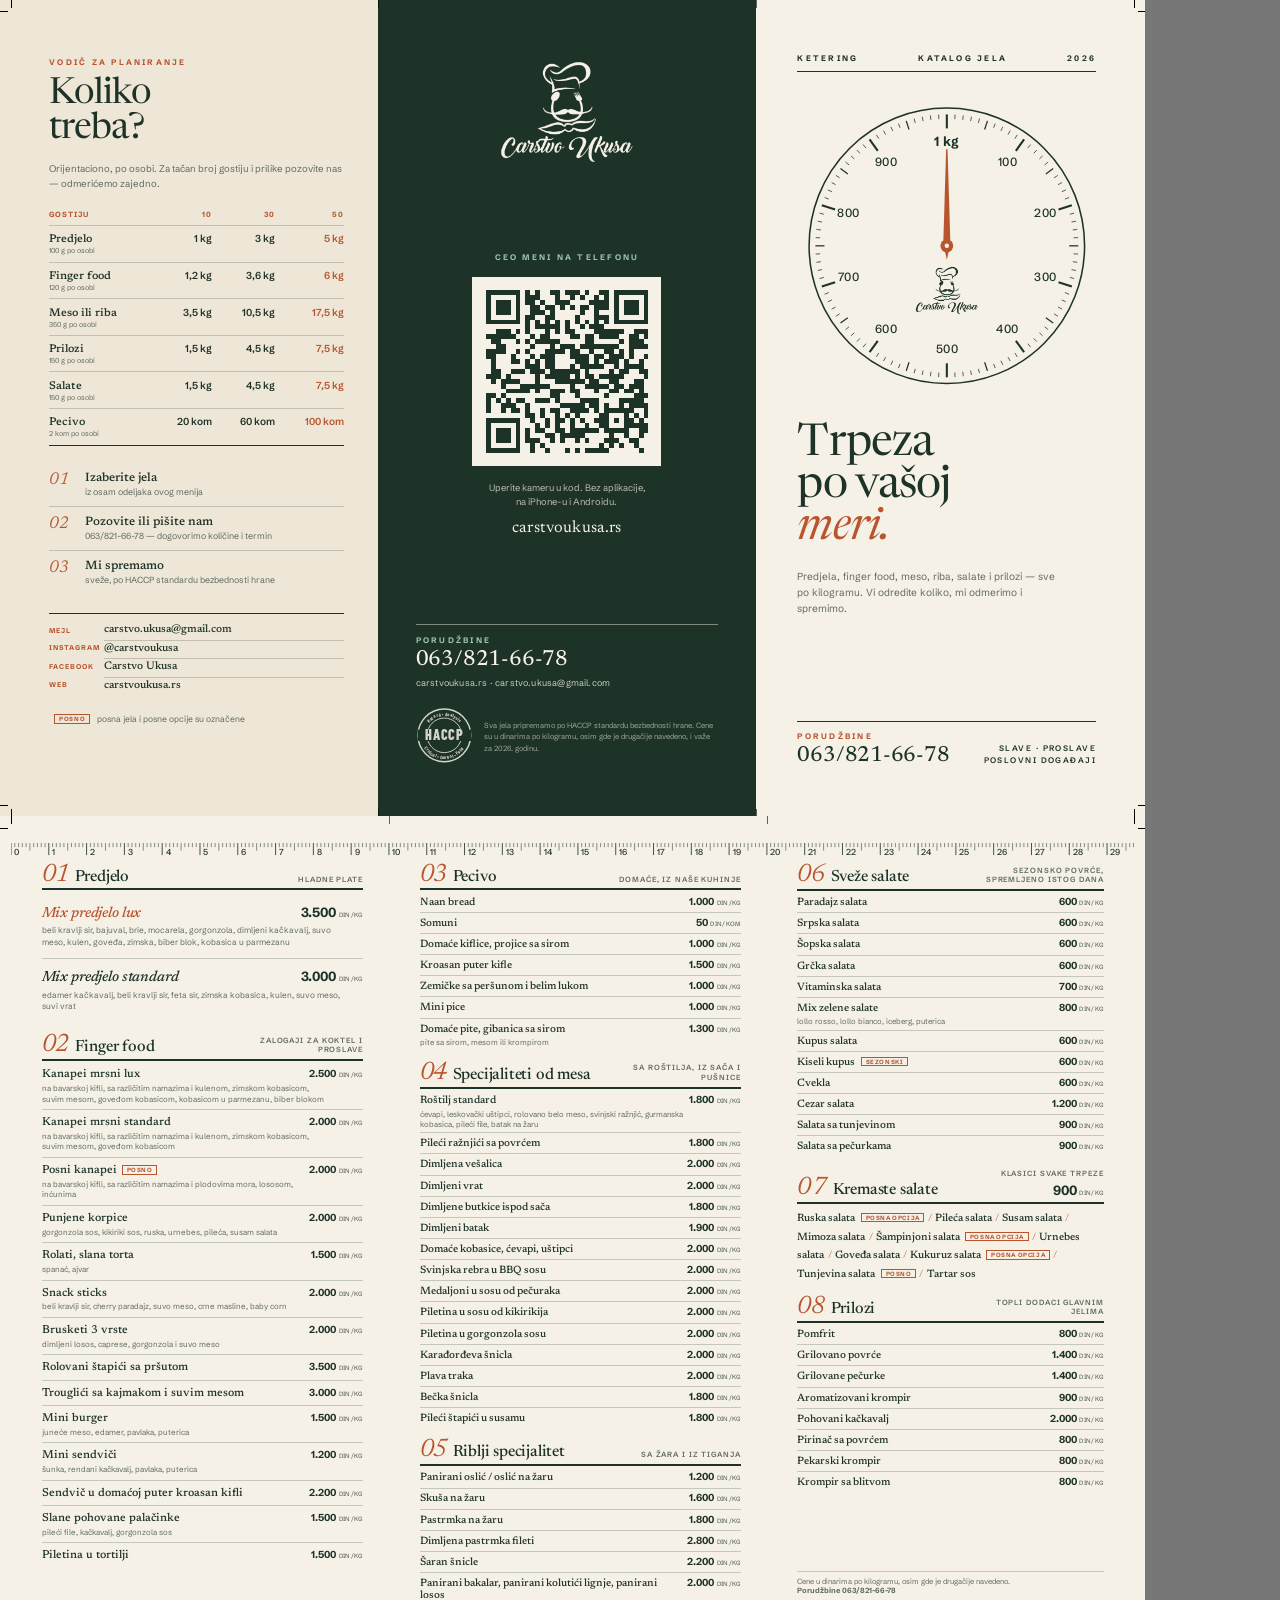
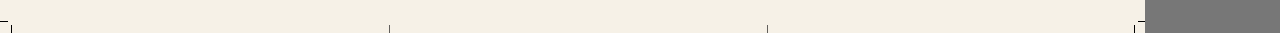
==== commit 8d12014a: "Meni 05: Panirani oslić / oslić na žaru (umesto orli) Co-Authored-By: Claude Fable 5.1 <noreply@anth" ====
--- a/flajer.html
+++ b/flajer.html
@@ -175,5 +175,5 @@
   <p class="lede">Predjela, finger food, meso, riba, salate i prilozi — sve po kilogramu. Vi odredite koliko, mi odmerimo i spremimo.</p>
   <div class="bottom"><div><span class="lbl">Porudžbine</span><a class="tel" href="tel:+381638216678">063/821-66-78</a></div><span class="lbl r">Slave · Proslave<br>Poslovni događaji</span></div>
 </div><div class="mark" style="left:3mm;top:0mm;width:0.15mm;height:2mm"></div><div class="mark" style="top:3mm;left:0mm;height:0.15mm;width:2mm"></div><div class="mark" style="left:3mm;top:214mm;width:0.15mm;height:2mm"></div><div class="mark" style="top:213mm;left:0mm;height:0.15mm;width:2mm"></div><div class="mark" style="left:300mm;top:0mm;width:0.15mm;height:2mm"></div><div class="mark" style="top:3mm;left:301mm;height:0.15mm;width:2mm"></div><div class="mark" style="left:300mm;top:214mm;width:0.15mm;height:2mm"></div><div class="mark" style="top:213mm;left:301mm;height:0.15mm;width:2mm"></div><div class="mark" style="left:100mm;top:0mm;width:0.15mm;height:2mm;opacity:.6"></div><div class="mark" style="left:100mm;top:214mm;width:0.15mm;height:2mm;opacity:.6"></div><div class="mark" style="left:200mm;top:0mm;width:0.15mm;height:2mm;opacity:.6"></div><div class="mark" style="left:200mm;top:214mm;width:0.15mm;height:2mm;opacity:.6"></div></div>
-<div class="sheet inside"><div class="panel in first"><section class="s"><header class="h"><div class="hl"><span class="num">01</span><h2>Predjelo</h2></div><div class="hr"><p>Hladne plate</p></div></header><div class="plates"><div class="plate lux"><div class="pt"><b>Mix predjelo lux</b><span class="p">3.500<small>din/kg</small></span></div><p>beli kravlji sir, bajuval, brie, mocarela, gorgonzola, dimljeni kačkavalj, suvo meso, kulen, goveđa, zimska, biber blok, kobasica u parmezanu</p></div><div class="plate standard"><div class="pt"><b>Mix predjelo standard</b><span class="p">3.000<small>din/kg</small></span></div><p>edamer kačkavalj, beli kravlji sir, feta sir, zimska kobasica, kulen, suvo meso, suvi vrat</p></div></div></section><section class="s"><header class="h"><div class="hl"><span class="num">02</span><h2>Finger food</h2></div><div class="hr"><p>Zalogaji za koktel i proslave</p></div></header><div class="it"><div class="r"><span class="n">Kanapei mrsni lux</span><span class="p">2.500<small>din/kg</small></span></div><p class="d">na bavarskoj kifli, sa različitim namazima i kulenom, zimskom kobasicom, suvim mesom, goveđom kobasicom, kobasicom u parmezanu, biber blokom</p></div><div class="it"><div class="r"><span class="n">Kanapei mrsni standard</span><span class="p">2.000<small>din/kg</small></span></div><p class="d">na bavarskoj kifli, sa različitim namazima i kulenom, zimskom kobasicom, suvim mesom, goveđom kobasicom</p></div><div class="it"><div class="r"><span class="n">Posni kanapei<i class="tag">posno</i></span><span class="p">2.000<small>din/kg</small></span></div><p class="d">na bavarskoj kifli, sa različitim namazima i plodovima mora, lososom, inćunima</p></div><div class="it"><div class="r"><span class="n">Punjene korpice</span><span class="p">2.000<small>din/kg</small></span></div><p class="d">gorgonzola sos, kikiriki sos, ruska, urnebes, pileća, susam salata</p></div><div class="it"><div class="r"><span class="n">Rolati, slana torta</span><span class="p">1.500<small>din/kg</small></span></div><p class="d">spanać, ajvar</p></div><div class="it"><div class="r"><span class="n">Snack sticks</span><span class="p">2.000<small>din/kg</small></span></div><p class="d">beli kravlji sir, cherry paradajz, suvo meso, crne masline, baby corn</p></div><div class="it"><div class="r"><span class="n">Brusketi 3 vrste</span><span class="p">2.000<small>din/kg</small></span></div><p class="d">dimljeni losos, caprese, gorgonzola i suvo meso</p></div><div class="it"><div class="r"><span class="n">Rolovani štapići sa pršutom</span><span class="p">3.500<small>din/kg</small></span></div></div><div class="it"><div class="r"><span class="n">Trouglići sa kajmakom i suvim mesom</span><span class="p">3.000<small>din/kg</small></span></div></div><div class="it"><div class="r"><span class="n">Mini burger</span><span class="p">1.500<small>din/kg</small></span></div><p class="d">juneće meso, edamer, pavlaka, puterica</p></div><div class="it"><div class="r"><span class="n">Mini sendviči</span><span class="p">1.200<small>din/kg</small></span></div><p class="d">šunka, rendani kačkavalj, pavlaka, puterica</p></div><div class="it"><div class="r"><span class="n">Sendvič u domaćoj puter kroasan kifli</span><span class="p">2.200<small>din/kg</small></span></div></div><div class="it"><div class="r"><span class="n">Slane pohovane palačinke</span><span class="p">1.500<small>din/kg</small></span></div><p class="d">pileći file, kačkavalj, gorgonzola sos</p></div><div class="it"><div class="r"><span class="n">Piletina u tortilji</span><span class="p">1.500<small>din/kg</small></span></div></div></section></div><div class="panel in"><section class="s"><header class="h"><div class="hl"><span class="num">03</span><h2>Pecivo</h2></div><div class="hr"><p>Domaće, iz naše kuhinje</p></div></header><div class="it"><div class="r"><span class="n">Naan bread</span><span class="p">1.000<small>din/kg</small></span></div></div><div class="it"><div class="r"><span class="n">Somuni</span><span class="p">50<small>din/kom</small></span></div></div><div class="it"><div class="r"><span class="n">Domaće kiflice, projice sa sirom</span><span class="p">1.000<small>din/kg</small></span></div></div><div class="it"><div class="r"><span class="n">Kroasan puter kifle</span><span class="p">1.500<small>din/kg</small></span></div></div><div class="it"><div class="r"><span class="n">Zemičke sa peršunom i belim lukom</span><span class="p">1.000<small>din/kg</small></span></div></div><div class="it"><div class="r"><span class="n">Mini pice</span><span class="p">1.000<small>din/kg</small></span></div></div><div class="it"><div class="r"><span class="n">Domaće pite, gibanica sa sirom</span><span class="p">1.300<small>din/kg</small></span></div><p class="d">pite sa sirom, mesom ili krompirom</p></div></section><section class="s"><header class="h"><div class="hl"><span class="num">04</span><h2>Specijaliteti od mesa</h2></div><div class="hr"><p>Sa roštilja, iz sača i pušnice</p></div></header><div class="it"><div class="r"><span class="n">Roštilj standard</span><span class="p">1.800<small>din/kg</small></span></div><p class="d">ćevapi, leskovački uštipci, rolovano belo meso, svinjski ražnjić, gurmanska kobasica, pileći file, batak na žaru</p></div><div class="it"><div class="r"><span class="n">Pileći ražnjići sa povrćem</span><span class="p">1.800<small>din/kg</small></span></div></div><div class="it"><div class="r"><span class="n">Dimljena vešalica</span><span class="p">2.000<small>din/kg</small></span></div></div><div class="it"><div class="r"><span class="n">Dimljeni vrat</span><span class="p">2.000<small>din/kg</small></span></div></div><div class="it"><div class="r"><span class="n">Dimljene butkice ispod sača</span><span class="p">1.800<small>din/kg</small></span></div></div><div class="it"><div class="r"><span class="n">Dimljeni batak</span><span class="p">1.900<small>din/kg</small></span></div></div><div class="it"><div class="r"><span class="n">Domaće kobasice, ćevapi, uštipci</span><span class="p">2.000<small>din/kg</small></span></div></div><div class="it"><div class="r"><span class="n">Svinjska rebra u BBQ sosu</span><span class="p">2.000<small>din/kg</small></span></div></div><div class="it"><div class="r"><span class="n">Medaljoni u sosu od pečuraka</span><span class="p">2.000<small>din/kg</small></span></div></div><div class="it"><div class="r"><span class="n">Piletina u sosu od kikirikija</span><span class="p">2.000<small>din/kg</small></span></div></div><div class="it"><div class="r"><span class="n">Piletina u gorgonzola sosu</span><span class="p">2.000<small>din/kg</small></span></div></div><div class="it"><div class="r"><span class="n">Karađorđeva šnicla</span><span class="p">2.000<small>din/kg</small></span></div></div><div class="it"><div class="r"><span class="n">Plava traka</span><span class="p">2.000<small>din/kg</small></span></div></div><div class="it"><div class="r"><span class="n">Bečka šnicla</span><span class="p">1.800<small>din/kg</small></span></div></div><div class="it"><div class="r"><span class="n">Pileći štapići u susamu</span><span class="p">1.800<small>din/kg</small></span></div></div></section><section class="s"><header class="h"><div class="hl"><span class="num">05</span><h2>Riblji specijalitet</h2></div><div class="hr"><p>Sa žara i iz tiganja</p></div></header><div class="it"><div class="r"><span class="n">Oslić orli / oslić na žaru</span><span class="p">1.200<small>din/kg</small></span></div></div><div class="it"><div class="r"><span class="n">Skuša na žaru</span><span class="p">1.600<small>din/kg</small></span></div></div><div class="it"><div class="r"><span class="n">Pastrmka na žaru</span><span class="p">1.800<small>din/kg</small></span></div></div><div class="it"><div class="r"><span class="n">Dimljena pastrmka fileti</span><span class="p">2.800<small>din/kg</small></span></div></div><div class="it"><div class="r"><span class="n">Šaran šnicle</span><span class="p">2.200<small>din/kg</small></span></div></div><div class="it"><div class="r"><span class="n">Panirani bakalar, panirani kolutići lignje, panirani losos</span><span class="p">2.000<small>din/kg</small></span></div></div></section></div><div class="panel in narrow"><section class="s"><header class="h"><div class="hl"><span class="num">06</span><h2>Sveže salate</h2></div><div class="hr"><p>Sezonsko povrće, spremljeno istog dana</p></div></header><div class="it"><div class="r"><span class="n">Paradajz salata</span><span class="p">600<small>din/kg</small></span></div></div><div class="it"><div class="r"><span class="n">Srpska salata</span><span class="p">600<small>din/kg</small></span></div></div><div class="it"><div class="r"><span class="n">Šopska salata</span><span class="p">600<small>din/kg</small></span></div></div><div class="it"><div class="r"><span class="n">Grčka salata</span><span class="p">600<small>din/kg</small></span></div></div><div class="it"><div class="r"><span class="n">Vitaminska salata</span><span class="p">700<small>din/kg</small></span></div></div><div class="it"><div class="r"><span class="n">Mix zelene salate</span><span class="p">800<small>din/kg</small></span></div><p class="d">lollo rosso, lollo bianco, iceberg, puterica</p></div><div class="it"><div class="r"><span class="n">Kupus salata</span><span class="p">600<small>din/kg</small></span></div></div><div class="it"><div class="r"><span class="n">Kiseli kupus<i class="tag">sezonski</i></span><span class="p">600<small>din/kg</small></span></div></div><div class="it"><div class="r"><span class="n">Cvekla</span><span class="p">600<small>din/kg</small></span></div></div><div class="it"><div class="r"><span class="n">Cezar salata</span><span class="p">1.200<small>din/kg</small></span></div></div><div class="it"><div class="r"><span class="n">Salata sa tunjevinom</span><span class="p">900<small>din/kg</small></span></div></div><div class="it"><div class="r"><span class="n">Salata sa pečurkama</span><span class="p">900<small>din/kg</small></span></div></div></section><section class="s"><header class="h"><div class="hl"><span class="num">07</span><h2>Kremaste salate</h2></div><div class="hr"><p>Klasici svake trpeze</p><span class="p big">900<small>din/kg</small></span></div></header><p class="flow">Ruska salata<i class="tag">posna opcija</i> <span class="sep">/</span> Pileća salata <span class="sep">/</span> Susam salata <span class="sep">/</span> Mimoza salata <span class="sep">/</span> Šampinjoni salata<i class="tag">posna opcija</i> <span class="sep">/</span> Urnebes salata <span class="sep">/</span> Goveđa salata <span class="sep">/</span> Kukuruz salata<i class="tag">posna opcija</i> <span class="sep">/</span> Tunjevina salata<i class="tag">posno</i> <span class="sep">/</span> Tartar sos</p></section><section class="s"><header class="h"><div class="hl"><span class="num">08</span><h2>Prilozi</h2></div><div class="hr"><p>Topli dodaci glavnim jelima</p></div></header><div class="it"><div class="r"><span class="n">Pomfrit</span><span class="p">800<small>din/kg</small></span></div></div><div class="it"><div class="r"><span class="n">Grilovano povrće</span><span class="p">1.400<small>din/kg</small></span></div></div><div class="it"><div class="r"><span class="n">Grilovane pečurke</span><span class="p">1.400<small>din/kg</small></span></div></div><div class="it"><div class="r"><span class="n">Aromatizovani krompir</span><span class="p">900<small>din/kg</small></span></div></div><div class="it"><div class="r"><span class="n">Pohovani kačkavalj</span><span class="p">2.000<small>din/kg</small></span></div></div><div class="it"><div class="r"><span class="n">Pirinač sa povrćem</span><span class="p">800<small>din/kg</small></span></div></div><div class="it"><div class="r"><span class="n">Pekarski krompir</span><span class="p">800<small>din/kg</small></span></div></div><div class="it"><div class="r"><span class="n">Krompir sa blitvom</span><span class="p">800<small>din/kg</small></span></div></div></section><p class="foot">Cene u dinarima po kilogramu, osim gde je drugačije navedeno. <b style="white-space:nowrap">Porudžbine 063/821-66-78</b></p></div><svg class="ruler" viewBox="0 0 297 4.2" width="297mm" height="4.2mm" preserveAspectRatio="none"><g font-family="Schibsted Grotesk, sans-serif" fill="#1E3328"><line x1="0" y1="0" x2="0" y2="3.2" stroke="#1E3328" stroke-width="0.22"/><text x="0.9" y="3.1" font-size="2.3" font-weight="500">0</text><line x1="1" y1="0" x2="1" y2="1.1" stroke="#1E3328" stroke-width="0.14"/><line x1="2" y1="0" x2="2" y2="1.1" stroke="#1E3328" stroke-width="0.14"/><line x1="3" y1="0" x2="3" y2="1.1" stroke="#1E3328" stroke-width="0.14"/><line x1="4" y1="0" x2="4" y2="1.1" stroke="#1E3328" stroke-width="0.14"/><line x1="5" y1="0" x2="5" y2="2" stroke="#1E3328" stroke-width="0.14"/><line x1="6" y1="0" x2="6" y2="1.1" stroke="#1E3328" stroke-width="0.14"/><line x1="7" y1="0" x2="7" y2="1.1" stroke="#1E3328" stroke-width="0.14"/><line x1="8" y1="0" x2="8" y2="1.1" stroke="#1E3328" stroke-width="0.14"/><line x1="9" y1="0" x2="9" y2="1.1" stroke="#1E3328" stroke-width="0.14"/><line x1="10" y1="0" x2="10" y2="3.2" stroke="#1E3328" stroke-width="0.22"/><text x="10.9" y="3.1" font-size="2.3" font-weight="500">1</text><line x1="11" y1="0" x2="11" y2="1.1" stroke="#1E3328" stroke-width="0.14"/><line x1="12" y1="0" x2="12" y2="1.1" stroke="#1E3328" stroke-width="0.14"/><line x1="13" y1="0" x2="13" y2="1.1" stroke="#1E3328" stroke-width="0.14"/><line x1="14" y1="0" x2="14" y2="1.1" stroke="#1E3328" stroke-width="0.14"/><line x1="15" y1="0" x2="15" y2="2" stroke="#1E3328" stroke-width="0.14"/><line x1="16" y1="0" x2="16" y2="1.1" stroke="#1E3328" stroke-width="0.14"/><line x1="17" y1="0" x2="17" y2="1.1" stroke="#1E3328" stroke-width="0.14"/><line x1="18" y1="0" x2="18" y2="1.1" stroke="#1E3328" stroke-width="0.14"/><line x1="19" y1="0" x2="19" y2="1.1" stroke="#1E3328" stroke-width="0.14"/><line x1="20" y1="0" x2="20" y2="3.2" stroke="#1E3328" stroke-width="0.22"/><text x="20.9" y="3.1" font-size="2.3" font-weight="500">2</text><line x1="21" y1="0" x2="21" y2="1.1" stroke="#1E3328" stroke-width="0.14"/><line x1="22" y1="0" x2="22" y2="1.1" stroke="#1E3328" stroke-width="0.14"/><line x1="23" y1="0" x2="23" y2="1.1" stroke="#1E3328" stroke-width="0.14"/><line x1="24" y1="0" x2="24" y2="1.1" stroke="#1E3328" stroke-width="0.14"/><line x1="25" y1="0" x2="25" y2="2" stroke="#1E3328" stroke-width="0.14"/><line x1="26" y1="0" x2="26" y2="1.1" stroke="#1E3328" stroke-width="0.14"/><line x1="27" y1="0" x2="27" y2="1.1" stroke="#1E3328" stroke-width="0.14"/><line x1="28" y1="0" x2="28" y2="1.1" stroke="#1E3328" stroke-width="0.14"/><line x1="29" y1="0" x2="29" y2="1.1" stroke="#1E3328" stroke-width="0.14"/><line x1="30" y1="0" x2="30" y2="3.2" stroke="#1E3328" stroke-width="0.22"/><text x="30.9" y="3.1" font-size="2.3" font-weight="500">3</text><line x1="31" y1="0" x2="31" y2="1.1" stroke="#1E3328" stroke-width="0.14"/><line x1="32" y1="0" x2="32" y2="1.1" stroke="#1E3328" stroke-width="0.14"/><line x1="33" y1="0" x2="33" y2="1.1" stroke="#1E3328" stroke-width="0.14"/><line x1="34" y1="0" x2="34" y2="1.1" stroke="#1E3328" stroke-width="0.14"/><line x1="35" y1="0" x2="35" y2="2" stroke="#1E3328" stroke-width="0.14"/><line x1="36" y1="0" x2="36" y2="1.1" stroke="#1E3328" stroke-width="0.14"/><line x1="37" y1="0" x2="37" y2="1.1" stroke="#1E3328" stroke-width="0.14"/><line x1="38" y1="0" x2="38" y2="1.1" stroke="#1E3328" stroke-width="0.14"/><line x1="39" y1="0" x2="39" y2="1.1" stroke="#1E3328" stroke-width="0.14"/><line x1="40" y1="0" x2="40" y2="3.2" stroke="#1E3328" stroke-width="0.22"/><text x="40.9" y="3.1" font-size="2.3" font-weight="500">4</text><line x1="41" y1="0" x2="41" y2="1.1" stroke="#1E3328" stroke-width="0.14"/><line x1="42" y1="0" x2="42" y2="1.1" stroke="#1E3328" stroke-width="0.14"/><line x1="43" y1="0" x2="43" y2="1.1" stroke="#1E3328" stroke-width="0.14"/><line x1="44" y1="0" x2="44" y2="1.1" stroke="#1E3328" stroke-width="0.14"/><line x1="45" y1="0" x2="45" y2="2" stroke="#1E3328" stroke-width="0.14"/><line x1="46" y1="0" x2="46" y2="1.1" stroke="#1E3328" stroke-width="0.14"/><line x1="47" y1="0" x2="47" y2="1.1" stroke="#1E3328" stroke-width="0.14"/><line x1="48" y1="0" x2="48" y2="1.1" stroke="#1E3328" stroke-width="0.14"/><line x1="49" y1="0" x2="49" y2="1.1" stroke="#1E3328" stroke-width="0.14"/><line x1="50" y1="0" x2="50" y2="3.2" stroke="#1E3328" stroke-width="0.22"/><text x="50.9" y="3.1" font-size="2.3" font-weight="500">5</text><line x1="51" y1="0" x2="51" y2="1.1" stroke="#1E3328" stroke-width="0.14"/><line x1="52" y1="0" x2="52" y2="1.1" stroke="#1E3328" stroke-width="0.14"/><line x1="53" y1="0" x2="53" y2="1.1" stroke="#1E3328" stroke-width="0.14"/><line x1="54" y1="0" x2="54" y2="1.1" stroke="#1E3328" stroke-width="0.14"/><line x1="55" y1="0" x2="55" y2="2" stroke="#1E3328" stroke-width="0.14"/><line x1="56" y1="0" x2="56" y2="1.1" stroke="#1E3328" stroke-width="0.14"/><line x1="57" y1="0" x2="57" y2="1.1" stroke="#1E3328" stroke-width="0.14"/><line x1="58" y1="0" x2="58" y2="1.1" stroke="#1E3328" stroke-width="0.14"/><line x1="59" y1="0" x2="59" y2="1.1" stroke="#1E3328" stroke-width="0.14"/><line x1="60" y1="0" x2="60" y2="3.2" stroke="#1E3328" stroke-width="0.22"/><text x="60.9" y="3.1" font-size="2.3" font-weight="500">6</text><line x1="61" y1="0" x2="61" y2="1.1" stroke="#1E3328" stroke-width="0.14"/><line x1="62" y1="0" x2="62" y2="1.1" stroke="#1E3328" stroke-width="0.14"/><line x1="63" y1="0" x2="63" y2="1.1" stroke="#1E3328" stroke-width="0.14"/><line x1="64" y1="0" x2="64" y2="1.1" stroke="#1E3328" stroke-width="0.14"/><line x1="65" y1="0" x2="65" y2="2" stroke="#1E3328" stroke-width="0.14"/><line x1="66" y1="0" x2="66" y2="1.1" stroke="#1E3328" stroke-width="0.14"/><line x1="67" y1="0" x2="67" y2="1.1" stroke="#1E3328" stroke-width="0.14"/><line x1="68" y1="0" x2="68" y2="1.1" stroke="#1E3328" stroke-width="0.14"/><line x1="69" y1="0" x2="69" y2="1.1" stroke="#1E3328" stroke-width="0.14"/><line x1="70" y1="0" x2="70" y2="3.2" stroke="#1E3328" stroke-width="0.22"/><text x="70.9" y="3.1" font-size="2.3" font-weight="500">7</text><line x1="71" y1="0" x2="71" y2="1.1" stroke="#1E3328" stroke-width="0.14"/><line x1="72" y1="0" x2="72" y2="1.1" stroke="#1E3328" stroke-width="0.14"/><line x1="73" y1="0" x2="73" y2="1.1" stroke="#1E3328" stroke-width="0.14"/><line x1="74" y1="0" x2="74" y2="1.1" stroke="#1E3328" stroke-width="0.14"/><line x1="75" y1="0" x2="75" y2="2" stroke="#1E3328" stroke-width="0.14"/><line x1="76" y1="0" x2="76" y2="1.1" stroke="#1E3328" stroke-width="0.14"/><line x1="77" y1="0" x2="77" y2="1.1" stroke="#1E3328" stroke-width="0.14"/><line x1="78" y1="0" x2="78" y2="1.1" stroke="#1E3328" stroke-width="0.14"/><line x1="79" y1="0" x2="79" y2="1.1" stroke="#1E3328" stroke-width="0.14"/><line x1="80" y1="0" x2="80" y2="3.2" stroke="#1E3328" stroke-width="0.22"/><text x="80.9" y="3.1" font-size="2.3" font-weight="500">8</text><line x1="81" y1="0" x2="81" y2="1.1" stroke="#1E3328" stroke-width="0.14"/><line x1="82" y1="0" x2="82" y2="1.1" stroke="#1E3328" stroke-width="0.14"/><line x1="83" y1="0" x2="83" y2="1.1" stroke="#1E3328" stroke-width="0.14"/><line x1="84" y1="0" x2="84" y2="1.1" stroke="#1E3328" stroke-width="0.14"/><line x1="85" y1="0" x2="85" y2="2" stroke="#1E3328" stroke-width="0.14"/><line x1="86" y1="0" x2="86" y2="1.1" stroke="#1E3328" stroke-width="0.14"/><line x1="87" y1="0" x2="87" y2="1.1" stroke="#1E3328" stroke-width="0.14"/><line x1="88" y1="0" x2="88" y2="1.1" stroke="#1E3328" stroke-width="0.14"/><line x1="89" y1="0" x2="89" y2="1.1" stroke="#1E3328" stroke-width="0.14"/><line x1="90" y1="0" x2="90" y2="3.2" stroke="#1E3328" stroke-width="0.22"/><text x="90.9" y="3.1" font-size="2.3" font-weight="500">9</text><line x1="91" y1="0" x2="91" y2="1.1" stroke="#1E3328" stroke-width="0.14"/><line x1="92" y1="0" x2="92" y2="1.1" stroke="#1E3328" stroke-width="0.14"/><line x1="93" y1="0" x2="93" y2="1.1" stroke="#1E3328" stroke-width="0.14"/><line x1="94" y1="0" x2="94" y2="1.1" stroke="#1E3328" stroke-width="0.14"/><line x1="95" y1="0" x2="95" y2="2" stroke="#1E3328" stroke-width="0.14"/><line x1="96" y1="0" x2="96" y2="1.1" stroke="#1E3328" stroke-width="0.14"/><line x1="97" y1="0" x2="97" y2="1.1" stroke="#1E3328" stroke-width="0.14"/><line x1="98" y1="0" x2="98" y2="1.1" stroke="#1E3328" stroke-width="0.14"/><line x1="99" y1="0" x2="99" y2="1.1" stroke="#1E3328" stroke-width="0.14"/><line x1="100" y1="0" x2="100" y2="3.2" stroke="#1E3328" stroke-width="0.22"/><text x="100.9" y="3.1" font-size="2.3" font-weight="500">10</text><line x1="101" y1="0" x2="101" y2="1.1" stroke="#1E3328" stroke-width="0.14"/><line x1="102" y1="0" x2="102" y2="1.1" stroke="#1E3328" stroke-width="0.14"/><line x1="103" y1="0" x2="103" y2="1.1" stroke="#1E3328" stroke-width="0.14"/><line x1="104" y1="0" x2="104" y2="1.1" stroke="#1E3328" stroke-width="0.14"/><line x1="105" y1="0" x2="105" y2="2" stroke="#1E3328" stroke-width="0.14"/><line x1="106" y1="0" x2="106" y2="1.1" stroke="#1E3328" stroke-width="0.14"/><line x1="107" y1="0" x2="107" y2="1.1" stroke="#1E3328" stroke-width="0.14"/><line x1="108" y1="0" x2="108" y2="1.1" stroke="#1E3328" stroke-width="0.14"/><line x1="109" y1="0" x2="109" y2="1.1" stroke="#1E3328" stroke-width="0.14"/><line x1="110" y1="0" x2="110" y2="3.2" stroke="#1E3328" stroke-width="0.22"/><text x="110.9" y="3.1" font-size="2.3" font-weight="500">11</text><line x1="111" y1="0" x2="111" y2="1.1" stroke="#1E3328" stroke-width="0.14"/><line x1="112" y1="0" x2="112" y2="1.1" stroke="#1E3328" stroke-width="0.14"/><line x1="113" y1="0" x2="113" y2="1.1" stroke="#1E3328" stroke-width="0.14"/><line x1="114" y1="0" x2="114" y2="1.1" stroke="#1E3328" stroke-width="0.14"/><line x1="115" y1="0" x2="115" y2="2" stroke="#1E3328" stroke-width="0.14"/><line x1="116" y1="0" x2="116" y2="1.1" stroke="#1E3328" stroke-width="0.14"/><line x1="117" y1="0" x2="117" y2="1.1" stroke="#1E3328" stroke-width="0.14"/><line x1="118" y1="0" x2="118" y2="1.1" stroke="#1E3328" stroke-width="0.14"/><line x1="119" y1="0" x2="119" y2="1.1" stroke="#1E3328" stroke-width="0.14"/><line x1="120" y1="0" x2="120" y2="3.2" stroke="#1E3328" stroke-width="0.22"/><text x="120.9" y="3.1" font-size="2.3" font-weight="500">12</text><line x1="121" y1="0" x2="121" y2="1.1" stroke="#1E3328" stroke-width="0.14"/><line x1="122" y1="0" x2="122" y2="1.1" stroke="#1E3328" stroke-width="0.14"/><line x1="123" y1="0" x2="123" y2="1.1" stroke="#1E3328" stroke-width="0.14"/><line x1="124" y1="0" x2="124" y2="1.1" stroke="#1E3328" stroke-width="0.14"/><line x1="125" y1="0" x2="125" y2="2" stroke="#1E3328" stroke-width="0.14"/><line x1="126" y1="0" x2="126" y2="1.1" stroke="#1E3328" stroke-width="0.14"/><line x1="127" y1="0" x2="127" y2="1.1" stroke="#1E3328" stroke-width="0.14"/><line x1="128" y1="0" x2="128" y2="1.1" stroke="#1E3328" stroke-width="0.14"/><line x1="129" y1="0" x2="129" y2="1.1" stroke="#1E3328" stroke-width="0.14"/><line x1="130" y1="0" x2="130" y2="3.2" stroke="#1E3328" stroke-width="0.22"/><text x="130.9" y="3.1" font-size="2.3" font-weight="500">13</text><line x1="131" y1="0" x2="131" y2="1.1" stroke="#1E3328" stroke-width="0.14"/><line x1="132" y1="0" x2="132" y2="1.1" stroke="#1E3328" stroke-width="0.14"/><line x1="133" y1="0" x2="133" y2="1.1" stroke="#1E3328" stroke-width="0.14"/><line x1="134" y1="0" x2="134" y2="1.1" stroke="#1E3328" stroke-width="0.14"/><line x1="135" y1="0" x2="135" y2="2" stroke="#1E3328" stroke-width="0.14"/><line x1="136" y1="0" x2="136" y2="1.1" stroke="#1E3328" stroke-width="0.14"/><line x1="137" y1="0" x2="137" y2="1.1" stroke="#1E3328" stroke-width="0.14"/><line x1="138" y1="0" x2="138" y2="1.1" stroke="#1E3328" stroke-width="0.14"/><line x1="139" y1="0" x2="139" y2="1.1" stroke="#1E3328" stroke-width="0.14"/><line x1="140" y1="0" x2="140" y2="3.2" stroke="#1E3328" stroke-width="0.22"/><text x="140.9" y="3.1" font-size="2.3" font-weight="500">14</text><line x1="141" y1="0" x2="141" y2="1.1" stroke="#1E3328" stroke-width="0.14"/><line x1="142" y1="0" x2="142" y2="1.1" stroke="#1E3328" stroke-width="0.14"/><line x1="143" y1="0" x2="143" y2="1.1" stroke="#1E3328" stroke-width="0.14"/><line x1="144" y1="0" x2="144" y2="1.1" stroke="#1E3328" stroke-width="0.14"/><line x1="145" y1="0" x2="145" y2="2" stroke="#1E3328" stroke-width="0.14"/><line x1="146" y1="0" x2="146" y2="1.1" stroke="#1E3328" stroke-width="0.14"/><line x1="147" y1="0" x2="147" y2="1.1" stroke="#1E3328" stroke-width="0.14"/><line x1="148" y1="0" x2="148" y2="1.1" stroke="#1E3328" stroke-width="0.14"/><line x1="149" y1="0" x2="149" y2="1.1" stroke="#1E3328" stroke-width="0.14"/><line x1="150" y1="0" x2="150" y2="3.2" stroke="#1E3328" stroke-width="0.22"/><text x="150.9" y="3.1" font-size="2.3" font-weight="500">15</text><line x1="151" y1="0" x2="151" y2="1.1" stroke="#1E3328" stroke-width="0.14"/><line x1="152" y1="0" x2="152" y2="1.1" stroke="#1E3328" stroke-width="0.14"/><line x1="153" y1="0" x2="153" y2="1.1" stroke="#1E3328" stroke-width="0.14"/><line x1="154" y1="0" x2="154" y2="1.1" stroke="#1E3328" stroke-width="0.14"/><line x1="155" y1="0" x2="155" y2="2" stroke="#1E3328" stroke-width="0.14"/><line x1="156" y1="0" x2="156" y2="1.1" stroke="#1E3328" stroke-width="0.14"/><line x1="157" y1="0" x2="157" y2="1.1" stroke="#1E3328" stroke-width="0.14"/><line x1="158" y1="0" x2="158" y2="1.1" stroke="#1E3328" stroke-width="0.14"/><line x1="159" y1="0" x2="159" y2="1.1" stroke="#1E3328" stroke-width="0.14"/><line x1="160" y1="0" x2="160" y2="3.2" stroke="#1E3328" stroke-width="0.22"/><text x="160.9" y="3.1" font-size="2.3" font-weight="500">16</text><line x1="161" y1="0" x2="161" y2="1.1" stroke="#1E3328" stroke-width="0.14"/><line x1="162" y1="0" x2="162" y2="1.1" stroke="#1E3328" stroke-width="0.14"/><line x1="163" y1="0" x2="163" y2="1.1" stroke="#1E3328" stroke-width="0.14"/><line x1="164" y1="0" x2="164" y2="1.1" stroke="#1E3328" stroke-width="0.14"/><line x1="165" y1="0" x2="165" y2="2" stroke="#1E3328" stroke-width="0.14"/><line x1="166" y1="0" x2="166" y2="1.1" stroke="#1E3328" stroke-width="0.14"/><line x1="167" y1="0" x2="167" y2="1.1" stroke="#1E3328" stroke-width="0.14"/><line x1="168" y1="0" x2="168" y2="1.1" stroke="#1E3328" stroke-width="0.14"/><line x1="169" y1="0" x2="169" y2="1.1" stroke="#1E3328" stroke-width="0.14"/><line x1="170" y1="0" x2="170" y2="3.2" stroke="#1E3328" stroke-width="0.22"/><text x="170.9" y="3.1" font-size="2.3" font-weight="500">17</text><line x1="171" y1="0" x2="171" y2="1.1" stroke="#1E3328" stroke-width="0.14"/><line x1="172" y1="0" x2="172" y2="1.1" stroke="#1E3328" stroke-width="0.14"/><line x1="173" y1="0" x2="173" y2="1.1" stroke="#1E3328" stroke-width="0.14"/><line x1="174" y1="0" x2="174" y2="1.1" stroke="#1E3328" stroke-width="0.14"/><line x1="175" y1="0" x2="175" y2="2" stroke="#1E3328" stroke-width="0.14"/><line x1="176" y1="0" x2="176" y2="1.1" stroke="#1E3328" stroke-width="0.14"/><line x1="177" y1="0" x2="177" y2="1.1" stroke="#1E3328" stroke-width="0.14"/><line x1="178" y1="0" x2="178" y2="1.1" stroke="#1E3328" stroke-width="0.14"/><line x1="179" y1="0" x2="179" y2="1.1" stroke="#1E3328" stroke-width="0.14"/><line x1="180" y1="0" x2="180" y2="3.2" stroke="#1E3328" stroke-width="0.22"/><text x="180.9" y="3.1" font-size="2.3" font-weight="500">18</text><line x1="181" y1="0" x2="181" y2="1.1" stroke="#1E3328" stroke-width="0.14"/><line x1="182" y1="0" x2="182" y2="1.1" stroke="#1E3328" stroke-width="0.14"/><line x1="183" y1="0" x2="183" y2="1.1" stroke="#1E3328" stroke-width="0.14"/><line x1="184" y1="0" x2="184" y2="1.1" stroke="#1E3328" stroke-width="0.14"/><line x1="185" y1="0" x2="185" y2="2" stroke="#1E3328" stroke-width="0.14"/><line x1="186" y1="0" x2="186" y2="1.1" stroke="#1E3328" stroke-width="0.14"/><line x1="187" y1="0" x2="187" y2="1.1" stroke="#1E3328" stroke-width="0.14"/><line x1="188" y1="0" x2="188" y2="1.1" stroke="#1E3328" stroke-width="0.14"/><line x1="189" y1="0" x2="189" y2="1.1" stroke="#1E3328" stroke-width="0.14"/><line x1="190" y1="0" x2="190" y2="3.2" stroke="#1E3328" stroke-width="0.22"/><text x="190.9" y="3.1" font-size="2.3" font-weight="500">19</text><line x1="191" y1="0" x2="191" y2="1.1" stroke="#1E3328" stroke-width="0.14"/><line x1="192" y1="0" x2="192" y2="1.1" stroke="#1E3328" stroke-width="0.14"/><line x1="193" y1="0" x2="193" y2="1.1" stroke="#1E3328" stroke-width="0.14"/><line x1="194" y1="0" x2="194" y2="1.1" stroke="#1E3328" stroke-width="0.14"/><line x1="195" y1="0" x2="195" y2="2" stroke="#1E3328" stroke-width="0.14"/><line x1="196" y1="0" x2="196" y2="1.1" stroke="#1E3328" stroke-width="0.14"/><line x1="197" y1="0" x2="197" y2="1.1" stroke="#1E3328" stroke-width="0.14"/><line x1="198" y1="0" x2="198" y2="1.1" stroke="#1E3328" stroke-width="0.14"/><line x1="199" y1="0" x2="199" y2="1.1" stroke="#1E3328" stroke-width="0.14"/><line x1="200" y1="0" x2="200" y2="3.2" stroke="#1E3328" stroke-width="0.22"/><text x="200.9" y="3.1" font-size="2.3" font-weight="500">20</text><line x1="201" y1="0" x2="201" y2="1.1" stroke="#1E3328" stroke-width="0.14"/><line x1="202" y1="0" x2="202" y2="1.1" stroke="#1E3328" stroke-width="0.14"/><line x1="203" y1="0" x2="203" y2="1.1" stroke="#1E3328" stroke-width="0.14"/><line x1="204" y1="0" x2="204" y2="1.1" stroke="#1E3328" stroke-width="0.14"/><line x1="205" y1="0" x2="205" y2="2" stroke="#1E3328" stroke-width="0.14"/><line x1="206" y1="0" x2="206" y2="1.1" stroke="#1E3328" stroke-width="0.14"/><line x1="207" y1="0" x2="207" y2="1.1" stroke="#1E3328" stroke-width="0.14"/><line x1="208" y1="0" x2="208" y2="1.1" stroke="#1E3328" stroke-width="0.14"/><line x1="209" y1="0" x2="209" y2="1.1" stroke="#1E3328" stroke-width="0.14"/><line x1="210" y1="0" x2="210" y2="3.2" stroke="#1E3328" stroke-width="0.22"/><text x="210.9" y="3.1" font-size="2.3" font-weight="500">21</text><line x1="211" y1="0" x2="211" y2="1.1" stroke="#1E3328" stroke-width="0.14"/><line x1="212" y1="0" x2="212" y2="1.1" stroke="#1E3328" stroke-width="0.14"/><line x1="213" y1="0" x2="213" y2="1.1" stroke="#1E3328" stroke-width="0.14"/><line x1="214" y1="0" x2="214" y2="1.1" stroke="#1E3328" stroke-width="0.14"/><line x1="215" y1="0" x2="215" y2="2" stroke="#1E3328" stroke-width="0.14"/><line x1="216" y1="0" x2="216" y2="1.1" stroke="#1E3328" stroke-width="0.14"/><line x1="217" y1="0" x2="217" y2="1.1" stroke="#1E3328" stroke-width="0.14"/><line x1="218" y1="0" x2="218" y2="1.1" stroke="#1E3328" stroke-width="0.14"/><line x1="219" y1="0" x2="219" y2="1.1" stroke="#1E3328" stroke-width="0.14"/><line x1="220" y1="0" x2="220" y2="3.2" stroke="#1E3328" stroke-width="0.22"/><text x="220.9" y="3.1" font-size="2.3" font-weight="500">22</text><line x1="221" y1="0" x2="221" y2="1.1" stroke="#1E3328" stroke-width="0.14"/><line x1="222" y1="0" x2="222" y2="1.1" stroke="#1E3328" stroke-width="0.14"/><line x1="223" y1="0" x2="223" y2="1.1" stroke="#1E3328" stroke-width="0.14"/><line x1="224" y1="0" x2="224" y2="1.1" stroke="#1E3328" stroke-width="0.14"/><line x1="225" y1="0" x2="225" y2="2" stroke="#1E3328" stroke-width="0.14"/><line x1="226" y1="0" x2="226" y2="1.1" stroke="#1E3328" stroke-width="0.14"/><line x1="227" y1="0" x2="227" y2="1.1" stroke="#1E3328" stroke-width="0.14"/><line x1="228" y1="0" x2="228" y2="1.1" stroke="#1E3328" stroke-width="0.14"/><line x1="229" y1="0" x2="229" y2="1.1" stroke="#1E3328" stroke-width="0.14"/><line x1="230" y1="0" x2="230" y2="3.2" stroke="#1E3328" stroke-width="0.22"/><text x="230.9" y="3.1" font-size="2.3" font-weight="500">23</text><line x1="231" y1="0" x2="231" y2="1.1" stroke="#1E3328" stroke-width="0.14"/><line x1="232" y1="0" x2="232" y2="1.1" stroke="#1E3328" stroke-width="0.14"/><line x1="233" y1="0" x2="233" y2="1.1" stroke="#1E3328" stroke-width="0.14"/><line x1="234" y1="0" x2="234" y2="1.1" stroke="#1E3328" stroke-width="0.14"/><line x1="235" y1="0" x2="235" y2="2" stroke="#1E3328" stroke-width="0.14"/><line x1="236" y1="0" x2="236" y2="1.1" stroke="#1E3328" stroke-width="0.14"/><line x1="237" y1="0" x2="237" y2="1.1" stroke="#1E3328" stroke-width="0.14"/><line x1="238" y1="0" x2="238" y2="1.1" stroke="#1E3328" stroke-width="0.14"/><line x1="239" y1="0" x2="239" y2="1.1" stroke="#1E3328" stroke-width="0.14"/><line x1="240" y1="0" x2="240" y2="3.2" stroke="#1E3328" stroke-width="0.22"/><text x="240.9" y="3.1" font-size="2.3" font-weight="500">24</text><line x1="241" y1="0" x2="241" y2="1.1" stroke="#1E3328" stroke-width="0.14"/><line x1="242" y1="0" x2="242" y2="1.1" stroke="#1E3328" stroke-width="0.14"/><line x1="243" y1="0" x2="243" y2="1.1" stroke="#1E3328" stroke-width="0.14"/><line x1="244" y1="0" x2="244" y2="1.1" stroke="#1E3328" stroke-width="0.14"/><line x1="245" y1="0" x2="245" y2="2" stroke="#1E3328" stroke-width="0.14"/><line x1="246" y1="0" x2="246" y2="1.1" stroke="#1E3328" stroke-width="0.14"/><line x1="247" y1="0" x2="247" y2="1.1" stroke="#1E3328" stroke-width="0.14"/><line x1="248" y1="0" x2="248" y2="1.1" stroke="#1E3328" stroke-width="0.14"/><line x1="249" y1="0" x2="249" y2="1.1" stroke="#1E3328" stroke-width="0.14"/><line x1="250" y1="0" x2="250" y2="3.2" stroke="#1E3328" stroke-width="0.22"/><text x="250.9" y="3.1" font-size="2.3" font-weight="500">25</text><line x1="251" y1="0" x2="251" y2="1.1" stroke="#1E3328" stroke-width="0.14"/><line x1="252" y1="0" x2="252" y2="1.1" stroke="#1E3328" stroke-width="0.14"/><line x1="253" y1="0" x2="253" y2="1.1" stroke="#1E3328" stroke-width="0.14"/><line x1="254" y1="0" x2="254" y2="1.1" stroke="#1E3328" stroke-width="0.14"/><line x1="255" y1="0" x2="255" y2="2" stroke="#1E3328" stroke-width="0.14"/><line x1="256" y1="0" x2="256" y2="1.1" stroke="#1E3328" stroke-width="0.14"/><line x1="257" y1="0" x2="257" y2="1.1" stroke="#1E3328" stroke-width="0.14"/><line x1="258" y1="0" x2="258" y2="1.1" stroke="#1E3328" stroke-width="0.14"/><line x1="259" y1="0" x2="259" y2="1.1" stroke="#1E3328" stroke-width="0.14"/><line x1="260" y1="0" x2="260" y2="3.2" stroke="#1E3328" stroke-width="0.22"/><text x="260.9" y="3.1" font-size="2.3" font-weight="500">26</text><line x1="261" y1="0" x2="261" y2="1.1" stroke="#1E3328" stroke-width="0.14"/><line x1="262" y1="0" x2="262" y2="1.1" stroke="#1E3328" stroke-width="0.14"/><line x1="263" y1="0" x2="263" y2="1.1" stroke="#1E3328" stroke-width="0.14"/><line x1="264" y1="0" x2="264" y2="1.1" stroke="#1E3328" stroke-width="0.14"/><line x1="265" y1="0" x2="265" y2="2" stroke="#1E3328" stroke-width="0.14"/><line x1="266" y1="0" x2="266" y2="1.1" stroke="#1E3328" stroke-width="0.14"/><line x1="267" y1="0" x2="267" y2="1.1" stroke="#1E3328" stroke-width="0.14"/><line x1="268" y1="0" x2="268" y2="1.1" stroke="#1E3328" stroke-width="0.14"/><line x1="269" y1="0" x2="269" y2="1.1" stroke="#1E3328" stroke-width="0.14"/><line x1="270" y1="0" x2="270" y2="3.2" stroke="#1E3328" stroke-width="0.22"/><text x="270.9" y="3.1" font-size="2.3" font-weight="500">27</text><line x1="271" y1="0" x2="271" y2="1.1" stroke="#1E3328" stroke-width="0.14"/><line x1="272" y1="0" x2="272" y2="1.1" stroke="#1E3328" stroke-width="0.14"/><line x1="273" y1="0" x2="273" y2="1.1" stroke="#1E3328" stroke-width="0.14"/><line x1="274" y1="0" x2="274" y2="1.1" stroke="#1E3328" stroke-width="0.14"/><line x1="275" y1="0" x2="275" y2="2" stroke="#1E3328" stroke-width="0.14"/><line x1="276" y1="0" x2="276" y2="1.1" stroke="#1E3328" stroke-width="0.14"/><line x1="277" y1="0" x2="277" y2="1.1" stroke="#1E3328" stroke-width="0.14"/><line x1="278" y1="0" x2="278" y2="1.1" stroke="#1E3328" stroke-width="0.14"/><line x1="279" y1="0" x2="279" y2="1.1" stroke="#1E3328" stroke-width="0.14"/><line x1="280" y1="0" x2="280" y2="3.2" stroke="#1E3328" stroke-width="0.22"/><text x="280.9" y="3.1" font-size="2.3" font-weight="500">28</text><line x1="281" y1="0" x2="281" y2="1.1" stroke="#1E3328" stroke-width="0.14"/><line x1="282" y1="0" x2="282" y2="1.1" stroke="#1E3328" stroke-width="0.14"/><line x1="283" y1="0" x2="283" y2="1.1" stroke="#1E3328" stroke-width="0.14"/><line x1="284" y1="0" x2="284" y2="1.1" stroke="#1E3328" stroke-width="0.14"/><line x1="285" y1="0" x2="285" y2="2" stroke="#1E3328" stroke-width="0.14"/><line x1="286" y1="0" x2="286" y2="1.1" stroke="#1E3328" stroke-width="0.14"/><line x1="287" y1="0" x2="287" y2="1.1" stroke="#1E3328" stroke-width="0.14"/><line x1="288" y1="0" x2="288" y2="1.1" stroke="#1E3328" stroke-width="0.14"/><line x1="289" y1="0" x2="289" y2="1.1" stroke="#1E3328" stroke-width="0.14"/><line x1="290" y1="0" x2="290" y2="3.2" stroke="#1E3328" stroke-width="0.22"/><text x="290.9" y="3.1" font-size="2.3" font-weight="500">29</text><line x1="291" y1="0" x2="291" y2="1.1" stroke="#1E3328" stroke-width="0.14"/><line x1="292" y1="0" x2="292" y2="1.1" stroke="#1E3328" stroke-width="0.14"/><line x1="293" y1="0" x2="293" y2="1.1" stroke="#1E3328" stroke-width="0.14"/><line x1="294" y1="0" x2="294" y2="1.1" stroke="#1E3328" stroke-width="0.14"/><line x1="295" y1="0" x2="295" y2="2" stroke="#1E3328" stroke-width="0.14"/><line x1="296" y1="0" x2="296" y2="1.1" stroke="#1E3328" stroke-width="0.14"/><line x1="297" y1="0" x2="297" y2="1.1" stroke="#1E3328" stroke-width="0.14"/></g></svg><div class="mark" style="left:3mm;top:0mm;width:0.15mm;height:2mm"></div><div class="mark" style="top:3mm;left:0mm;height:0.15mm;width:2mm"></div><div class="mark" style="left:3mm;top:214mm;width:0.15mm;height:2mm"></div><div class="mark" style="top:213mm;left:0mm;height:0.15mm;width:2mm"></div><div class="mark" style="left:300mm;top:0mm;width:0.15mm;height:2mm"></div><div class="mark" style="top:3mm;left:301mm;height:0.15mm;width:2mm"></div><div class="mark" style="left:300mm;top:214mm;width:0.15mm;height:2mm"></div><div class="mark" style="top:213mm;left:301mm;height:0.15mm;width:2mm"></div><div class="mark" style="left:103mm;top:0mm;width:0.15mm;height:2mm;opacity:.6"></div><div class="mark" style="left:103mm;top:214mm;width:0.15mm;height:2mm;opacity:.6"></div><div class="mark" style="left:203mm;top:0mm;width:0.15mm;height:2mm;opacity:.6"></div><div class="mark" style="left:203mm;top:214mm;width:0.15mm;height:2mm;opacity:.6"></div></div>
+<div class="sheet inside"><div class="panel in first"><section class="s"><header class="h"><div class="hl"><span class="num">01</span><h2>Predjelo</h2></div><div class="hr"><p>Hladne plate</p></div></header><div class="plates"><div class="plate lux"><div class="pt"><b>Mix predjelo lux</b><span class="p">3.500<small>din/kg</small></span></div><p>beli kravlji sir, bajuval, brie, mocarela, gorgonzola, dimljeni kačkavalj, suvo meso, kulen, goveđa, zimska, biber blok, kobasica u parmezanu</p></div><div class="plate standard"><div class="pt"><b>Mix predjelo standard</b><span class="p">3.000<small>din/kg</small></span></div><p>edamer kačkavalj, beli kravlji sir, feta sir, zimska kobasica, kulen, suvo meso, suvi vrat</p></div></div></section><section class="s"><header class="h"><div class="hl"><span class="num">02</span><h2>Finger food</h2></div><div class="hr"><p>Zalogaji za koktel i proslave</p></div></header><div class="it"><div class="r"><span class="n">Kanapei mrsni lux</span><span class="p">2.500<small>din/kg</small></span></div><p class="d">na bavarskoj kifli, sa različitim namazima i kulenom, zimskom kobasicom, suvim mesom, goveđom kobasicom, kobasicom u parmezanu, biber blokom</p></div><div class="it"><div class="r"><span class="n">Kanapei mrsni standard</span><span class="p">2.000<small>din/kg</small></span></div><p class="d">na bavarskoj kifli, sa različitim namazima i kulenom, zimskom kobasicom, suvim mesom, goveđom kobasicom</p></div><div class="it"><div class="r"><span class="n">Posni kanapei<i class="tag">posno</i></span><span class="p">2.000<small>din/kg</small></span></div><p class="d">na bavarskoj kifli, sa različitim namazima i plodovima mora, lososom, inćunima</p></div><div class="it"><div class="r"><span class="n">Punjene korpice</span><span class="p">2.000<small>din/kg</small></span></div><p class="d">gorgonzola sos, kikiriki sos, ruska, urnebes, pileća, susam salata</p></div><div class="it"><div class="r"><span class="n">Rolati, slana torta</span><span class="p">1.500<small>din/kg</small></span></div><p class="d">spanać, ajvar</p></div><div class="it"><div class="r"><span class="n">Snack sticks</span><span class="p">2.000<small>din/kg</small></span></div><p class="d">beli kravlji sir, cherry paradajz, suvo meso, crne masline, baby corn</p></div><div class="it"><div class="r"><span class="n">Brusketi 3 vrste</span><span class="p">2.000<small>din/kg</small></span></div><p class="d">dimljeni losos, caprese, gorgonzola i suvo meso</p></div><div class="it"><div class="r"><span class="n">Rolovani štapići sa pršutom</span><span class="p">3.500<small>din/kg</small></span></div></div><div class="it"><div class="r"><span class="n">Trouglići sa kajmakom i suvim mesom</span><span class="p">3.000<small>din/kg</small></span></div></div><div class="it"><div class="r"><span class="n">Mini burger</span><span class="p">1.500<small>din/kg</small></span></div><p class="d">juneće meso, edamer, pavlaka, puterica</p></div><div class="it"><div class="r"><span class="n">Mini sendviči</span><span class="p">1.200<small>din/kg</small></span></div><p class="d">šunka, rendani kačkavalj, pavlaka, puterica</p></div><div class="it"><div class="r"><span class="n">Sendvič u domaćoj puter kroasan kifli</span><span class="p">2.200<small>din/kg</small></span></div></div><div class="it"><div class="r"><span class="n">Slane pohovane palačinke</span><span class="p">1.500<small>din/kg</small></span></div><p class="d">pileći file, kačkavalj, gorgonzola sos</p></div><div class="it"><div class="r"><span class="n">Piletina u tortilji</span><span class="p">1.500<small>din/kg</small></span></div></div></section></div><div class="panel in"><section class="s"><header class="h"><div class="hl"><span class="num">03</span><h2>Pecivo</h2></div><div class="hr"><p>Domaće, iz naše kuhinje</p></div></header><div class="it"><div class="r"><span class="n">Naan bread</span><span class="p">1.000<small>din/kg</small></span></div></div><div class="it"><div class="r"><span class="n">Somuni</span><span class="p">50<small>din/kom</small></span></div></div><div class="it"><div class="r"><span class="n">Domaće kiflice, projice sa sirom</span><span class="p">1.000<small>din/kg</small></span></div></div><div class="it"><div class="r"><span class="n">Kroasan puter kifle</span><span class="p">1.500<small>din/kg</small></span></div></div><div class="it"><div class="r"><span class="n">Zemičke sa peršunom i belim lukom</span><span class="p">1.000<small>din/kg</small></span></div></div><div class="it"><div class="r"><span class="n">Mini pice</span><span class="p">1.000<small>din/kg</small></span></div></div><div class="it"><div class="r"><span class="n">Domaće pite, gibanica sa sirom</span><span class="p">1.300<small>din/kg</small></span></div><p class="d">pite sa sirom, mesom ili krompirom</p></div></section><section class="s"><header class="h"><div class="hl"><span class="num">04</span><h2>Specijaliteti od mesa</h2></div><div class="hr"><p>Sa roštilja, iz sača i pušnice</p></div></header><div class="it"><div class="r"><span class="n">Roštilj standard</span><span class="p">1.800<small>din/kg</small></span></div><p class="d">ćevapi, leskovački uštipci, rolovano belo meso, svinjski ražnjić, gurmanska kobasica, pileći file, batak na žaru</p></div><div class="it"><div class="r"><span class="n">Pileći ražnjići sa povrćem</span><span class="p">1.800<small>din/kg</small></span></div></div><div class="it"><div class="r"><span class="n">Dimljena vešalica</span><span class="p">2.000<small>din/kg</small></span></div></div><div class="it"><div class="r"><span class="n">Dimljeni vrat</span><span class="p">2.000<small>din/kg</small></span></div></div><div class="it"><div class="r"><span class="n">Dimljene butkice ispod sača</span><span class="p">1.800<small>din/kg</small></span></div></div><div class="it"><div class="r"><span class="n">Dimljeni batak</span><span class="p">1.900<small>din/kg</small></span></div></div><div class="it"><div class="r"><span class="n">Domaće kobasice, ćevapi, uštipci</span><span class="p">2.000<small>din/kg</small></span></div></div><div class="it"><div class="r"><span class="n">Svinjska rebra u BBQ sosu</span><span class="p">2.000<small>din/kg</small></span></div></div><div class="it"><div class="r"><span class="n">Medaljoni u sosu od pečuraka</span><span class="p">2.000<small>din/kg</small></span></div></div><div class="it"><div class="r"><span class="n">Piletina u sosu od kikirikija</span><span class="p">2.000<small>din/kg</small></span></div></div><div class="it"><div class="r"><span class="n">Piletina u gorgonzola sosu</span><span class="p">2.000<small>din/kg</small></span></div></div><div class="it"><div class="r"><span class="n">Karađorđeva šnicla</span><span class="p">2.000<small>din/kg</small></span></div></div><div class="it"><div class="r"><span class="n">Plava traka</span><span class="p">2.000<small>din/kg</small></span></div></div><div class="it"><div class="r"><span class="n">Bečka šnicla</span><span class="p">1.800<small>din/kg</small></span></div></div><div class="it"><div class="r"><span class="n">Pileći štapići u susamu</span><span class="p">1.800<small>din/kg</small></span></div></div></section><section class="s"><header class="h"><div class="hl"><span class="num">05</span><h2>Riblji specijalitet</h2></div><div class="hr"><p>Sa žara i iz tiganja</p></div></header><div class="it"><div class="r"><span class="n">Panirani oslić / oslić na žaru</span><span class="p">1.200<small>din/kg</small></span></div></div><div class="it"><div class="r"><span class="n">Skuša na žaru</span><span class="p">1.600<small>din/kg</small></span></div></div><div class="it"><div class="r"><span class="n">Pastrmka na žaru</span><span class="p">1.800<small>din/kg</small></span></div></div><div class="it"><div class="r"><span class="n">Dimljena pastrmka fileti</span><span class="p">2.800<small>din/kg</small></span></div></div><div class="it"><div class="r"><span class="n">Šaran šnicle</span><span class="p">2.200<small>din/kg</small></span></div></div><div class="it"><div class="r"><span class="n">Panirani bakalar, panirani kolutići lignje, panirani losos</span><span class="p">2.000<small>din/kg</small></span></div></div></section></div><div class="panel in narrow"><section class="s"><header class="h"><div class="hl"><span class="num">06</span><h2>Sveže salate</h2></div><div class="hr"><p>Sezonsko povrće, spremljeno istog dana</p></div></header><div class="it"><div class="r"><span class="n">Paradajz salata</span><span class="p">600<small>din/kg</small></span></div></div><div class="it"><div class="r"><span class="n">Srpska salata</span><span class="p">600<small>din/kg</small></span></div></div><div class="it"><div class="r"><span class="n">Šopska salata</span><span class="p">600<small>din/kg</small></span></div></div><div class="it"><div class="r"><span class="n">Grčka salata</span><span class="p">600<small>din/kg</small></span></div></div><div class="it"><div class="r"><span class="n">Vitaminska salata</span><span class="p">700<small>din/kg</small></span></div></div><div class="it"><div class="r"><span class="n">Mix zelene salate</span><span class="p">800<small>din/kg</small></span></div><p class="d">lollo rosso, lollo bianco, iceberg, puterica</p></div><div class="it"><div class="r"><span class="n">Kupus salata</span><span class="p">600<small>din/kg</small></span></div></div><div class="it"><div class="r"><span class="n">Kiseli kupus<i class="tag">sezonski</i></span><span class="p">600<small>din/kg</small></span></div></div><div class="it"><div class="r"><span class="n">Cvekla</span><span class="p">600<small>din/kg</small></span></div></div><div class="it"><div class="r"><span class="n">Cezar salata</span><span class="p">1.200<small>din/kg</small></span></div></div><div class="it"><div class="r"><span class="n">Salata sa tunjevinom</span><span class="p">900<small>din/kg</small></span></div></div><div class="it"><div class="r"><span class="n">Salata sa pečurkama</span><span class="p">900<small>din/kg</small></span></div></div></section><section class="s"><header class="h"><div class="hl"><span class="num">07</span><h2>Kremaste salate</h2></div><div class="hr"><p>Klasici svake trpeze</p><span class="p big">900<small>din/kg</small></span></div></header><p class="flow">Ruska salata<i class="tag">posna opcija</i> <span class="sep">/</span> Pileća salata <span class="sep">/</span> Susam salata <span class="sep">/</span> Mimoza salata <span class="sep">/</span> Šampinjoni salata<i class="tag">posna opcija</i> <span class="sep">/</span> Urnebes salata <span class="sep">/</span> Goveđa salata <span class="sep">/</span> Kukuruz salata<i class="tag">posna opcija</i> <span class="sep">/</span> Tunjevina salata<i class="tag">posno</i> <span class="sep">/</span> Tartar sos</p></section><section class="s"><header class="h"><div class="hl"><span class="num">08</span><h2>Prilozi</h2></div><div class="hr"><p>Topli dodaci glavnim jelima</p></div></header><div class="it"><div class="r"><span class="n">Pomfrit</span><span class="p">800<small>din/kg</small></span></div></div><div class="it"><div class="r"><span class="n">Grilovano povrće</span><span class="p">1.400<small>din/kg</small></span></div></div><div class="it"><div class="r"><span class="n">Grilovane pečurke</span><span class="p">1.400<small>din/kg</small></span></div></div><div class="it"><div class="r"><span class="n">Aromatizovani krompir</span><span class="p">900<small>din/kg</small></span></div></div><div class="it"><div class="r"><span class="n">Pohovani kačkavalj</span><span class="p">2.000<small>din/kg</small></span></div></div><div class="it"><div class="r"><span class="n">Pirinač sa povrćem</span><span class="p">800<small>din/kg</small></span></div></div><div class="it"><div class="r"><span class="n">Pekarski krompir</span><span class="p">800<small>din/kg</small></span></div></div><div class="it"><div class="r"><span class="n">Krompir sa blitvom</span><span class="p">800<small>din/kg</small></span></div></div></section><p class="foot">Cene u dinarima po kilogramu, osim gde je drugačije navedeno. <b style="white-space:nowrap">Porudžbine 063/821-66-78</b></p></div><svg class="ruler" viewBox="0 0 297 4.2" width="297mm" height="4.2mm" preserveAspectRatio="none"><g font-family="Schibsted Grotesk, sans-serif" fill="#1E3328"><line x1="0" y1="0" x2="0" y2="3.2" stroke="#1E3328" stroke-width="0.22"/><text x="0.9" y="3.1" font-size="2.3" font-weight="500">0</text><line x1="1" y1="0" x2="1" y2="1.1" stroke="#1E3328" stroke-width="0.14"/><line x1="2" y1="0" x2="2" y2="1.1" stroke="#1E3328" stroke-width="0.14"/><line x1="3" y1="0" x2="3" y2="1.1" stroke="#1E3328" stroke-width="0.14"/><line x1="4" y1="0" x2="4" y2="1.1" stroke="#1E3328" stroke-width="0.14"/><line x1="5" y1="0" x2="5" y2="2" stroke="#1E3328" stroke-width="0.14"/><line x1="6" y1="0" x2="6" y2="1.1" stroke="#1E3328" stroke-width="0.14"/><line x1="7" y1="0" x2="7" y2="1.1" stroke="#1E3328" stroke-width="0.14"/><line x1="8" y1="0" x2="8" y2="1.1" stroke="#1E3328" stroke-width="0.14"/><line x1="9" y1="0" x2="9" y2="1.1" stroke="#1E3328" stroke-width="0.14"/><line x1="10" y1="0" x2="10" y2="3.2" stroke="#1E3328" stroke-width="0.22"/><text x="10.9" y="3.1" font-size="2.3" font-weight="500">1</text><line x1="11" y1="0" x2="11" y2="1.1" stroke="#1E3328" stroke-width="0.14"/><line x1="12" y1="0" x2="12" y2="1.1" stroke="#1E3328" stroke-width="0.14"/><line x1="13" y1="0" x2="13" y2="1.1" stroke="#1E3328" stroke-width="0.14"/><line x1="14" y1="0" x2="14" y2="1.1" stroke="#1E3328" stroke-width="0.14"/><line x1="15" y1="0" x2="15" y2="2" stroke="#1E3328" stroke-width="0.14"/><line x1="16" y1="0" x2="16" y2="1.1" stroke="#1E3328" stroke-width="0.14"/><line x1="17" y1="0" x2="17" y2="1.1" stroke="#1E3328" stroke-width="0.14"/><line x1="18" y1="0" x2="18" y2="1.1" stroke="#1E3328" stroke-width="0.14"/><line x1="19" y1="0" x2="19" y2="1.1" stroke="#1E3328" stroke-width="0.14"/><line x1="20" y1="0" x2="20" y2="3.2" stroke="#1E3328" stroke-width="0.22"/><text x="20.9" y="3.1" font-size="2.3" font-weight="500">2</text><line x1="21" y1="0" x2="21" y2="1.1" stroke="#1E3328" stroke-width="0.14"/><line x1="22" y1="0" x2="22" y2="1.1" stroke="#1E3328" stroke-width="0.14"/><line x1="23" y1="0" x2="23" y2="1.1" stroke="#1E3328" stroke-width="0.14"/><line x1="24" y1="0" x2="24" y2="1.1" stroke="#1E3328" stroke-width="0.14"/><line x1="25" y1="0" x2="25" y2="2" stroke="#1E3328" stroke-width="0.14"/><line x1="26" y1="0" x2="26" y2="1.1" stroke="#1E3328" stroke-width="0.14"/><line x1="27" y1="0" x2="27" y2="1.1" stroke="#1E3328" stroke-width="0.14"/><line x1="28" y1="0" x2="28" y2="1.1" stroke="#1E3328" stroke-width="0.14"/><line x1="29" y1="0" x2="29" y2="1.1" stroke="#1E3328" stroke-width="0.14"/><line x1="30" y1="0" x2="30" y2="3.2" stroke="#1E3328" stroke-width="0.22"/><text x="30.9" y="3.1" font-size="2.3" font-weight="500">3</text><line x1="31" y1="0" x2="31" y2="1.1" stroke="#1E3328" stroke-width="0.14"/><line x1="32" y1="0" x2="32" y2="1.1" stroke="#1E3328" stroke-width="0.14"/><line x1="33" y1="0" x2="33" y2="1.1" stroke="#1E3328" stroke-width="0.14"/><line x1="34" y1="0" x2="34" y2="1.1" stroke="#1E3328" stroke-width="0.14"/><line x1="35" y1="0" x2="35" y2="2" stroke="#1E3328" stroke-width="0.14"/><line x1="36" y1="0" x2="36" y2="1.1" stroke="#1E3328" stroke-width="0.14"/><line x1="37" y1="0" x2="37" y2="1.1" stroke="#1E3328" stroke-width="0.14"/><line x1="38" y1="0" x2="38" y2="1.1" stroke="#1E3328" stroke-width="0.14"/><line x1="39" y1="0" x2="39" y2="1.1" stroke="#1E3328" stroke-width="0.14"/><line x1="40" y1="0" x2="40" y2="3.2" stroke="#1E3328" stroke-width="0.22"/><text x="40.9" y="3.1" font-size="2.3" font-weight="500">4</text><line x1="41" y1="0" x2="41" y2="1.1" stroke="#1E3328" stroke-width="0.14"/><line x1="42" y1="0" x2="42" y2="1.1" stroke="#1E3328" stroke-width="0.14"/><line x1="43" y1="0" x2="43" y2="1.1" stroke="#1E3328" stroke-width="0.14"/><line x1="44" y1="0" x2="44" y2="1.1" stroke="#1E3328" stroke-width="0.14"/><line x1="45" y1="0" x2="45" y2="2" stroke="#1E3328" stroke-width="0.14"/><line x1="46" y1="0" x2="46" y2="1.1" stroke="#1E3328" stroke-width="0.14"/><line x1="47" y1="0" x2="47" y2="1.1" stroke="#1E3328" stroke-width="0.14"/><line x1="48" y1="0" x2="48" y2="1.1" stroke="#1E3328" stroke-width="0.14"/><line x1="49" y1="0" x2="49" y2="1.1" stroke="#1E3328" stroke-width="0.14"/><line x1="50" y1="0" x2="50" y2="3.2" stroke="#1E3328" stroke-width="0.22"/><text x="50.9" y="3.1" font-size="2.3" font-weight="500">5</text><line x1="51" y1="0" x2="51" y2="1.1" stroke="#1E3328" stroke-width="0.14"/><line x1="52" y1="0" x2="52" y2="1.1" stroke="#1E3328" stroke-width="0.14"/><line x1="53" y1="0" x2="53" y2="1.1" stroke="#1E3328" stroke-width="0.14"/><line x1="54" y1="0" x2="54" y2="1.1" stroke="#1E3328" stroke-width="0.14"/><line x1="55" y1="0" x2="55" y2="2" stroke="#1E3328" stroke-width="0.14"/><line x1="56" y1="0" x2="56" y2="1.1" stroke="#1E3328" stroke-width="0.14"/><line x1="57" y1="0" x2="57" y2="1.1" stroke="#1E3328" stroke-width="0.14"/><line x1="58" y1="0" x2="58" y2="1.1" stroke="#1E3328" stroke-width="0.14"/><line x1="59" y1="0" x2="59" y2="1.1" stroke="#1E3328" stroke-width="0.14"/><line x1="60" y1="0" x2="60" y2="3.2" stroke="#1E3328" stroke-width="0.22"/><text x="60.9" y="3.1" font-size="2.3" font-weight="500">6</text><line x1="61" y1="0" x2="61" y2="1.1" stroke="#1E3328" stroke-width="0.14"/><line x1="62" y1="0" x2="62" y2="1.1" stroke="#1E3328" stroke-width="0.14"/><line x1="63" y1="0" x2="63" y2="1.1" stroke="#1E3328" stroke-width="0.14"/><line x1="64" y1="0" x2="64" y2="1.1" stroke="#1E3328" stroke-width="0.14"/><line x1="65" y1="0" x2="65" y2="2" stroke="#1E3328" stroke-width="0.14"/><line x1="66" y1="0" x2="66" y2="1.1" stroke="#1E3328" stroke-width="0.14"/><line x1="67" y1="0" x2="67" y2="1.1" stroke="#1E3328" stroke-width="0.14"/><line x1="68" y1="0" x2="68" y2="1.1" stroke="#1E3328" stroke-width="0.14"/><line x1="69" y1="0" x2="69" y2="1.1" stroke="#1E3328" stroke-width="0.14"/><line x1="70" y1="0" x2="70" y2="3.2" stroke="#1E3328" stroke-width="0.22"/><text x="70.9" y="3.1" font-size="2.3" font-weight="500">7</text><line x1="71" y1="0" x2="71" y2="1.1" stroke="#1E3328" stroke-width="0.14"/><line x1="72" y1="0" x2="72" y2="1.1" stroke="#1E3328" stroke-width="0.14"/><line x1="73" y1="0" x2="73" y2="1.1" stroke="#1E3328" stroke-width="0.14"/><line x1="74" y1="0" x2="74" y2="1.1" stroke="#1E3328" stroke-width="0.14"/><line x1="75" y1="0" x2="75" y2="2" stroke="#1E3328" stroke-width="0.14"/><line x1="76" y1="0" x2="76" y2="1.1" stroke="#1E3328" stroke-width="0.14"/><line x1="77" y1="0" x2="77" y2="1.1" stroke="#1E3328" stroke-width="0.14"/><line x1="78" y1="0" x2="78" y2="1.1" stroke="#1E3328" stroke-width="0.14"/><line x1="79" y1="0" x2="79" y2="1.1" stroke="#1E3328" stroke-width="0.14"/><line x1="80" y1="0" x2="80" y2="3.2" stroke="#1E3328" stroke-width="0.22"/><text x="80.9" y="3.1" font-size="2.3" font-weight="500">8</text><line x1="81" y1="0" x2="81" y2="1.1" stroke="#1E3328" stroke-width="0.14"/><line x1="82" y1="0" x2="82" y2="1.1" stroke="#1E3328" stroke-width="0.14"/><line x1="83" y1="0" x2="83" y2="1.1" stroke="#1E3328" stroke-width="0.14"/><line x1="84" y1="0" x2="84" y2="1.1" stroke="#1E3328" stroke-width="0.14"/><line x1="85" y1="0" x2="85" y2="2" stroke="#1E3328" stroke-width="0.14"/><line x1="86" y1="0" x2="86" y2="1.1" stroke="#1E3328" stroke-width="0.14"/><line x1="87" y1="0" x2="87" y2="1.1" stroke="#1E3328" stroke-width="0.14"/><line x1="88" y1="0" x2="88" y2="1.1" stroke="#1E3328" stroke-width="0.14"/><line x1="89" y1="0" x2="89" y2="1.1" stroke="#1E3328" stroke-width="0.14"/><line x1="90" y1="0" x2="90" y2="3.2" stroke="#1E3328" stroke-width="0.22"/><text x="90.9" y="3.1" font-size="2.3" font-weight="500">9</text><line x1="91" y1="0" x2="91" y2="1.1" stroke="#1E3328" stroke-width="0.14"/><line x1="92" y1="0" x2="92" y2="1.1" stroke="#1E3328" stroke-width="0.14"/><line x1="93" y1="0" x2="93" y2="1.1" stroke="#1E3328" stroke-width="0.14"/><line x1="94" y1="0" x2="94" y2="1.1" stroke="#1E3328" stroke-width="0.14"/><line x1="95" y1="0" x2="95" y2="2" stroke="#1E3328" stroke-width="0.14"/><line x1="96" y1="0" x2="96" y2="1.1" stroke="#1E3328" stroke-width="0.14"/><line x1="97" y1="0" x2="97" y2="1.1" stroke="#1E3328" stroke-width="0.14"/><line x1="98" y1="0" x2="98" y2="1.1" stroke="#1E3328" stroke-width="0.14"/><line x1="99" y1="0" x2="99" y2="1.1" stroke="#1E3328" stroke-width="0.14"/><line x1="100" y1="0" x2="100" y2="3.2" stroke="#1E3328" stroke-width="0.22"/><text x="100.9" y="3.1" font-size="2.3" font-weight="500">10</text><line x1="101" y1="0" x2="101" y2="1.1" stroke="#1E3328" stroke-width="0.14"/><line x1="102" y1="0" x2="102" y2="1.1" stroke="#1E3328" stroke-width="0.14"/><line x1="103" y1="0" x2="103" y2="1.1" stroke="#1E3328" stroke-width="0.14"/><line x1="104" y1="0" x2="104" y2="1.1" stroke="#1E3328" stroke-width="0.14"/><line x1="105" y1="0" x2="105" y2="2" stroke="#1E3328" stroke-width="0.14"/><line x1="106" y1="0" x2="106" y2="1.1" stroke="#1E3328" stroke-width="0.14"/><line x1="107" y1="0" x2="107" y2="1.1" stroke="#1E3328" stroke-width="0.14"/><line x1="108" y1="0" x2="108" y2="1.1" stroke="#1E3328" stroke-width="0.14"/><line x1="109" y1="0" x2="109" y2="1.1" stroke="#1E3328" stroke-width="0.14"/><line x1="110" y1="0" x2="110" y2="3.2" stroke="#1E3328" stroke-width="0.22"/><text x="110.9" y="3.1" font-size="2.3" font-weight="500">11</text><line x1="111" y1="0" x2="111" y2="1.1" stroke="#1E3328" stroke-width="0.14"/><line x1="112" y1="0" x2="112" y2="1.1" stroke="#1E3328" stroke-width="0.14"/><line x1="113" y1="0" x2="113" y2="1.1" stroke="#1E3328" stroke-width="0.14"/><line x1="114" y1="0" x2="114" y2="1.1" stroke="#1E3328" stroke-width="0.14"/><line x1="115" y1="0" x2="115" y2="2" stroke="#1E3328" stroke-width="0.14"/><line x1="116" y1="0" x2="116" y2="1.1" stroke="#1E3328" stroke-width="0.14"/><line x1="117" y1="0" x2="117" y2="1.1" stroke="#1E3328" stroke-width="0.14"/><line x1="118" y1="0" x2="118" y2="1.1" stroke="#1E3328" stroke-width="0.14"/><line x1="119" y1="0" x2="119" y2="1.1" stroke="#1E3328" stroke-width="0.14"/><line x1="120" y1="0" x2="120" y2="3.2" stroke="#1E3328" stroke-width="0.22"/><text x="120.9" y="3.1" font-size="2.3" font-weight="500">12</text><line x1="121" y1="0" x2="121" y2="1.1" stroke="#1E3328" stroke-width="0.14"/><line x1="122" y1="0" x2="122" y2="1.1" stroke="#1E3328" stroke-width="0.14"/><line x1="123" y1="0" x2="123" y2="1.1" stroke="#1E3328" stroke-width="0.14"/><line x1="124" y1="0" x2="124" y2="1.1" stroke="#1E3328" stroke-width="0.14"/><line x1="125" y1="0" x2="125" y2="2" stroke="#1E3328" stroke-width="0.14"/><line x1="126" y1="0" x2="126" y2="1.1" stroke="#1E3328" stroke-width="0.14"/><line x1="127" y1="0" x2="127" y2="1.1" stroke="#1E3328" stroke-width="0.14"/><line x1="128" y1="0" x2="128" y2="1.1" stroke="#1E3328" stroke-width="0.14"/><line x1="129" y1="0" x2="129" y2="1.1" stroke="#1E3328" stroke-width="0.14"/><line x1="130" y1="0" x2="130" y2="3.2" stroke="#1E3328" stroke-width="0.22"/><text x="130.9" y="3.1" font-size="2.3" font-weight="500">13</text><line x1="131" y1="0" x2="131" y2="1.1" stroke="#1E3328" stroke-width="0.14"/><line x1="132" y1="0" x2="132" y2="1.1" stroke="#1E3328" stroke-width="0.14"/><line x1="133" y1="0" x2="133" y2="1.1" stroke="#1E3328" stroke-width="0.14"/><line x1="134" y1="0" x2="134" y2="1.1" stroke="#1E3328" stroke-width="0.14"/><line x1="135" y1="0" x2="135" y2="2" stroke="#1E3328" stroke-width="0.14"/><line x1="136" y1="0" x2="136" y2="1.1" stroke="#1E3328" stroke-width="0.14"/><line x1="137" y1="0" x2="137" y2="1.1" stroke="#1E3328" stroke-width="0.14"/><line x1="138" y1="0" x2="138" y2="1.1" stroke="#1E3328" stroke-width="0.14"/><line x1="139" y1="0" x2="139" y2="1.1" stroke="#1E3328" stroke-width="0.14"/><line x1="140" y1="0" x2="140" y2="3.2" stroke="#1E3328" stroke-width="0.22"/><text x="140.9" y="3.1" font-size="2.3" font-weight="500">14</text><line x1="141" y1="0" x2="141" y2="1.1" stroke="#1E3328" stroke-width="0.14"/><line x1="142" y1="0" x2="142" y2="1.1" stroke="#1E3328" stroke-width="0.14"/><line x1="143" y1="0" x2="143" y2="1.1" stroke="#1E3328" stroke-width="0.14"/><line x1="144" y1="0" x2="144" y2="1.1" stroke="#1E3328" stroke-width="0.14"/><line x1="145" y1="0" x2="145" y2="2" stroke="#1E3328" stroke-width="0.14"/><line x1="146" y1="0" x2="146" y2="1.1" stroke="#1E3328" stroke-width="0.14"/><line x1="147" y1="0" x2="147" y2="1.1" stroke="#1E3328" stroke-width="0.14"/><line x1="148" y1="0" x2="148" y2="1.1" stroke="#1E3328" stroke-width="0.14"/><line x1="149" y1="0" x2="149" y2="1.1" stroke="#1E3328" stroke-width="0.14"/><line x1="150" y1="0" x2="150" y2="3.2" stroke="#1E3328" stroke-width="0.22"/><text x="150.9" y="3.1" font-size="2.3" font-weight="500">15</text><line x1="151" y1="0" x2="151" y2="1.1" stroke="#1E3328" stroke-width="0.14"/><line x1="152" y1="0" x2="152" y2="1.1" stroke="#1E3328" stroke-width="0.14"/><line x1="153" y1="0" x2="153" y2="1.1" stroke="#1E3328" stroke-width="0.14"/><line x1="154" y1="0" x2="154" y2="1.1" stroke="#1E3328" stroke-width="0.14"/><line x1="155" y1="0" x2="155" y2="2" stroke="#1E3328" stroke-width="0.14"/><line x1="156" y1="0" x2="156" y2="1.1" stroke="#1E3328" stroke-width="0.14"/><line x1="157" y1="0" x2="157" y2="1.1" stroke="#1E3328" stroke-width="0.14"/><line x1="158" y1="0" x2="158" y2="1.1" stroke="#1E3328" stroke-width="0.14"/><line x1="159" y1="0" x2="159" y2="1.1" stroke="#1E3328" stroke-width="0.14"/><line x1="160" y1="0" x2="160" y2="3.2" stroke="#1E3328" stroke-width="0.22"/><text x="160.9" y="3.1" font-size="2.3" font-weight="500">16</text><line x1="161" y1="0" x2="161" y2="1.1" stroke="#1E3328" stroke-width="0.14"/><line x1="162" y1="0" x2="162" y2="1.1" stroke="#1E3328" stroke-width="0.14"/><line x1="163" y1="0" x2="163" y2="1.1" stroke="#1E3328" stroke-width="0.14"/><line x1="164" y1="0" x2="164" y2="1.1" stroke="#1E3328" stroke-width="0.14"/><line x1="165" y1="0" x2="165" y2="2" stroke="#1E3328" stroke-width="0.14"/><line x1="166" y1="0" x2="166" y2="1.1" stroke="#1E3328" stroke-width="0.14"/><line x1="167" y1="0" x2="167" y2="1.1" stroke="#1E3328" stroke-width="0.14"/><line x1="168" y1="0" x2="168" y2="1.1" stroke="#1E3328" stroke-width="0.14"/><line x1="169" y1="0" x2="169" y2="1.1" stroke="#1E3328" stroke-width="0.14"/><line x1="170" y1="0" x2="170" y2="3.2" stroke="#1E3328" stroke-width="0.22"/><text x="170.9" y="3.1" font-size="2.3" font-weight="500">17</text><line x1="171" y1="0" x2="171" y2="1.1" stroke="#1E3328" stroke-width="0.14"/><line x1="172" y1="0" x2="172" y2="1.1" stroke="#1E3328" stroke-width="0.14"/><line x1="173" y1="0" x2="173" y2="1.1" stroke="#1E3328" stroke-width="0.14"/><line x1="174" y1="0" x2="174" y2="1.1" stroke="#1E3328" stroke-width="0.14"/><line x1="175" y1="0" x2="175" y2="2" stroke="#1E3328" stroke-width="0.14"/><line x1="176" y1="0" x2="176" y2="1.1" stroke="#1E3328" stroke-width="0.14"/><line x1="177" y1="0" x2="177" y2="1.1" stroke="#1E3328" stroke-width="0.14"/><line x1="178" y1="0" x2="178" y2="1.1" stroke="#1E3328" stroke-width="0.14"/><line x1="179" y1="0" x2="179" y2="1.1" stroke="#1E3328" stroke-width="0.14"/><line x1="180" y1="0" x2="180" y2="3.2" stroke="#1E3328" stroke-width="0.22"/><text x="180.9" y="3.1" font-size="2.3" font-weight="500">18</text><line x1="181" y1="0" x2="181" y2="1.1" stroke="#1E3328" stroke-width="0.14"/><line x1="182" y1="0" x2="182" y2="1.1" stroke="#1E3328" stroke-width="0.14"/><line x1="183" y1="0" x2="183" y2="1.1" stroke="#1E3328" stroke-width="0.14"/><line x1="184" y1="0" x2="184" y2="1.1" stroke="#1E3328" stroke-width="0.14"/><line x1="185" y1="0" x2="185" y2="2" stroke="#1E3328" stroke-width="0.14"/><line x1="186" y1="0" x2="186" y2="1.1" stroke="#1E3328" stroke-width="0.14"/><line x1="187" y1="0" x2="187" y2="1.1" stroke="#1E3328" stroke-width="0.14"/><line x1="188" y1="0" x2="188" y2="1.1" stroke="#1E3328" stroke-width="0.14"/><line x1="189" y1="0" x2="189" y2="1.1" stroke="#1E3328" stroke-width="0.14"/><line x1="190" y1="0" x2="190" y2="3.2" stroke="#1E3328" stroke-width="0.22"/><text x="190.9" y="3.1" font-size="2.3" font-weight="500">19</text><line x1="191" y1="0" x2="191" y2="1.1" stroke="#1E3328" stroke-width="0.14"/><line x1="192" y1="0" x2="192" y2="1.1" stroke="#1E3328" stroke-width="0.14"/><line x1="193" y1="0" x2="193" y2="1.1" stroke="#1E3328" stroke-width="0.14"/><line x1="194" y1="0" x2="194" y2="1.1" stroke="#1E3328" stroke-width="0.14"/><line x1="195" y1="0" x2="195" y2="2" stroke="#1E3328" stroke-width="0.14"/><line x1="196" y1="0" x2="196" y2="1.1" stroke="#1E3328" stroke-width="0.14"/><line x1="197" y1="0" x2="197" y2="1.1" stroke="#1E3328" stroke-width="0.14"/><line x1="198" y1="0" x2="198" y2="1.1" stroke="#1E3328" stroke-width="0.14"/><line x1="199" y1="0" x2="199" y2="1.1" stroke="#1E3328" stroke-width="0.14"/><line x1="200" y1="0" x2="200" y2="3.2" stroke="#1E3328" stroke-width="0.22"/><text x="200.9" y="3.1" font-size="2.3" font-weight="500">20</text><line x1="201" y1="0" x2="201" y2="1.1" stroke="#1E3328" stroke-width="0.14"/><line x1="202" y1="0" x2="202" y2="1.1" stroke="#1E3328" stroke-width="0.14"/><line x1="203" y1="0" x2="203" y2="1.1" stroke="#1E3328" stroke-width="0.14"/><line x1="204" y1="0" x2="204" y2="1.1" stroke="#1E3328" stroke-width="0.14"/><line x1="205" y1="0" x2="205" y2="2" stroke="#1E3328" stroke-width="0.14"/><line x1="206" y1="0" x2="206" y2="1.1" stroke="#1E3328" stroke-width="0.14"/><line x1="207" y1="0" x2="207" y2="1.1" stroke="#1E3328" stroke-width="0.14"/><line x1="208" y1="0" x2="208" y2="1.1" stroke="#1E3328" stroke-width="0.14"/><line x1="209" y1="0" x2="209" y2="1.1" stroke="#1E3328" stroke-width="0.14"/><line x1="210" y1="0" x2="210" y2="3.2" stroke="#1E3328" stroke-width="0.22"/><text x="210.9" y="3.1" font-size="2.3" font-weight="500">21</text><line x1="211" y1="0" x2="211" y2="1.1" stroke="#1E3328" stroke-width="0.14"/><line x1="212" y1="0" x2="212" y2="1.1" stroke="#1E3328" stroke-width="0.14"/><line x1="213" y1="0" x2="213" y2="1.1" stroke="#1E3328" stroke-width="0.14"/><line x1="214" y1="0" x2="214" y2="1.1" stroke="#1E3328" stroke-width="0.14"/><line x1="215" y1="0" x2="215" y2="2" stroke="#1E3328" stroke-width="0.14"/><line x1="216" y1="0" x2="216" y2="1.1" stroke="#1E3328" stroke-width="0.14"/><line x1="217" y1="0" x2="217" y2="1.1" stroke="#1E3328" stroke-width="0.14"/><line x1="218" y1="0" x2="218" y2="1.1" stroke="#1E3328" stroke-width="0.14"/><line x1="219" y1="0" x2="219" y2="1.1" stroke="#1E3328" stroke-width="0.14"/><line x1="220" y1="0" x2="220" y2="3.2" stroke="#1E3328" stroke-width="0.22"/><text x="220.9" y="3.1" font-size="2.3" font-weight="500">22</text><line x1="221" y1="0" x2="221" y2="1.1" stroke="#1E3328" stroke-width="0.14"/><line x1="222" y1="0" x2="222" y2="1.1" stroke="#1E3328" stroke-width="0.14"/><line x1="223" y1="0" x2="223" y2="1.1" stroke="#1E3328" stroke-width="0.14"/><line x1="224" y1="0" x2="224" y2="1.1" stroke="#1E3328" stroke-width="0.14"/><line x1="225" y1="0" x2="225" y2="2" stroke="#1E3328" stroke-width="0.14"/><line x1="226" y1="0" x2="226" y2="1.1" stroke="#1E3328" stroke-width="0.14"/><line x1="227" y1="0" x2="227" y2="1.1" stroke="#1E3328" stroke-width="0.14"/><line x1="228" y1="0" x2="228" y2="1.1" stroke="#1E3328" stroke-width="0.14"/><line x1="229" y1="0" x2="229" y2="1.1" stroke="#1E3328" stroke-width="0.14"/><line x1="230" y1="0" x2="230" y2="3.2" stroke="#1E3328" stroke-width="0.22"/><text x="230.9" y="3.1" font-size="2.3" font-weight="500">23</text><line x1="231" y1="0" x2="231" y2="1.1" stroke="#1E3328" stroke-width="0.14"/><line x1="232" y1="0" x2="232" y2="1.1" stroke="#1E3328" stroke-width="0.14"/><line x1="233" y1="0" x2="233" y2="1.1" stroke="#1E3328" stroke-width="0.14"/><line x1="234" y1="0" x2="234" y2="1.1" stroke="#1E3328" stroke-width="0.14"/><line x1="235" y1="0" x2="235" y2="2" stroke="#1E3328" stroke-width="0.14"/><line x1="236" y1="0" x2="236" y2="1.1" stroke="#1E3328" stroke-width="0.14"/><line x1="237" y1="0" x2="237" y2="1.1" stroke="#1E3328" stroke-width="0.14"/><line x1="238" y1="0" x2="238" y2="1.1" stroke="#1E3328" stroke-width="0.14"/><line x1="239" y1="0" x2="239" y2="1.1" stroke="#1E3328" stroke-width="0.14"/><line x1="240" y1="0" x2="240" y2="3.2" stroke="#1E3328" stroke-width="0.22"/><text x="240.9" y="3.1" font-size="2.3" font-weight="500">24</text><line x1="241" y1="0" x2="241" y2="1.1" stroke="#1E3328" stroke-width="0.14"/><line x1="242" y1="0" x2="242" y2="1.1" stroke="#1E3328" stroke-width="0.14"/><line x1="243" y1="0" x2="243" y2="1.1" stroke="#1E3328" stroke-width="0.14"/><line x1="244" y1="0" x2="244" y2="1.1" stroke="#1E3328" stroke-width="0.14"/><line x1="245" y1="0" x2="245" y2="2" stroke="#1E3328" stroke-width="0.14"/><line x1="246" y1="0" x2="246" y2="1.1" stroke="#1E3328" stroke-width="0.14"/><line x1="247" y1="0" x2="247" y2="1.1" stroke="#1E3328" stroke-width="0.14"/><line x1="248" y1="0" x2="248" y2="1.1" stroke="#1E3328" stroke-width="0.14"/><line x1="249" y1="0" x2="249" y2="1.1" stroke="#1E3328" stroke-width="0.14"/><line x1="250" y1="0" x2="250" y2="3.2" stroke="#1E3328" stroke-width="0.22"/><text x="250.9" y="3.1" font-size="2.3" font-weight="500">25</text><line x1="251" y1="0" x2="251" y2="1.1" stroke="#1E3328" stroke-width="0.14"/><line x1="252" y1="0" x2="252" y2="1.1" stroke="#1E3328" stroke-width="0.14"/><line x1="253" y1="0" x2="253" y2="1.1" stroke="#1E3328" stroke-width="0.14"/><line x1="254" y1="0" x2="254" y2="1.1" stroke="#1E3328" stroke-width="0.14"/><line x1="255" y1="0" x2="255" y2="2" stroke="#1E3328" stroke-width="0.14"/><line x1="256" y1="0" x2="256" y2="1.1" stroke="#1E3328" stroke-width="0.14"/><line x1="257" y1="0" x2="257" y2="1.1" stroke="#1E3328" stroke-width="0.14"/><line x1="258" y1="0" x2="258" y2="1.1" stroke="#1E3328" stroke-width="0.14"/><line x1="259" y1="0" x2="259" y2="1.1" stroke="#1E3328" stroke-width="0.14"/><line x1="260" y1="0" x2="260" y2="3.2" stroke="#1E3328" stroke-width="0.22"/><text x="260.9" y="3.1" font-size="2.3" font-weight="500">26</text><line x1="261" y1="0" x2="261" y2="1.1" stroke="#1E3328" stroke-width="0.14"/><line x1="262" y1="0" x2="262" y2="1.1" stroke="#1E3328" stroke-width="0.14"/><line x1="263" y1="0" x2="263" y2="1.1" stroke="#1E3328" stroke-width="0.14"/><line x1="264" y1="0" x2="264" y2="1.1" stroke="#1E3328" stroke-width="0.14"/><line x1="265" y1="0" x2="265" y2="2" stroke="#1E3328" stroke-width="0.14"/><line x1="266" y1="0" x2="266" y2="1.1" stroke="#1E3328" stroke-width="0.14"/><line x1="267" y1="0" x2="267" y2="1.1" stroke="#1E3328" stroke-width="0.14"/><line x1="268" y1="0" x2="268" y2="1.1" stroke="#1E3328" stroke-width="0.14"/><line x1="269" y1="0" x2="269" y2="1.1" stroke="#1E3328" stroke-width="0.14"/><line x1="270" y1="0" x2="270" y2="3.2" stroke="#1E3328" stroke-width="0.22"/><text x="270.9" y="3.1" font-size="2.3" font-weight="500">27</text><line x1="271" y1="0" x2="271" y2="1.1" stroke="#1E3328" stroke-width="0.14"/><line x1="272" y1="0" x2="272" y2="1.1" stroke="#1E3328" stroke-width="0.14"/><line x1="273" y1="0" x2="273" y2="1.1" stroke="#1E3328" stroke-width="0.14"/><line x1="274" y1="0" x2="274" y2="1.1" stroke="#1E3328" stroke-width="0.14"/><line x1="275" y1="0" x2="275" y2="2" stroke="#1E3328" stroke-width="0.14"/><line x1="276" y1="0" x2="276" y2="1.1" stroke="#1E3328" stroke-width="0.14"/><line x1="277" y1="0" x2="277" y2="1.1" stroke="#1E3328" stroke-width="0.14"/><line x1="278" y1="0" x2="278" y2="1.1" stroke="#1E3328" stroke-width="0.14"/><line x1="279" y1="0" x2="279" y2="1.1" stroke="#1E3328" stroke-width="0.14"/><line x1="280" y1="0" x2="280" y2="3.2" stroke="#1E3328" stroke-width="0.22"/><text x="280.9" y="3.1" font-size="2.3" font-weight="500">28</text><line x1="281" y1="0" x2="281" y2="1.1" stroke="#1E3328" stroke-width="0.14"/><line x1="282" y1="0" x2="282" y2="1.1" stroke="#1E3328" stroke-width="0.14"/><line x1="283" y1="0" x2="283" y2="1.1" stroke="#1E3328" stroke-width="0.14"/><line x1="284" y1="0" x2="284" y2="1.1" stroke="#1E3328" stroke-width="0.14"/><line x1="285" y1="0" x2="285" y2="2" stroke="#1E3328" stroke-width="0.14"/><line x1="286" y1="0" x2="286" y2="1.1" stroke="#1E3328" stroke-width="0.14"/><line x1="287" y1="0" x2="287" y2="1.1" stroke="#1E3328" stroke-width="0.14"/><line x1="288" y1="0" x2="288" y2="1.1" stroke="#1E3328" stroke-width="0.14"/><line x1="289" y1="0" x2="289" y2="1.1" stroke="#1E3328" stroke-width="0.14"/><line x1="290" y1="0" x2="290" y2="3.2" stroke="#1E3328" stroke-width="0.22"/><text x="290.9" y="3.1" font-size="2.3" font-weight="500">29</text><line x1="291" y1="0" x2="291" y2="1.1" stroke="#1E3328" stroke-width="0.14"/><line x1="292" y1="0" x2="292" y2="1.1" stroke="#1E3328" stroke-width="0.14"/><line x1="293" y1="0" x2="293" y2="1.1" stroke="#1E3328" stroke-width="0.14"/><line x1="294" y1="0" x2="294" y2="1.1" stroke="#1E3328" stroke-width="0.14"/><line x1="295" y1="0" x2="295" y2="2" stroke="#1E3328" stroke-width="0.14"/><line x1="296" y1="0" x2="296" y2="1.1" stroke="#1E3328" stroke-width="0.14"/><line x1="297" y1="0" x2="297" y2="1.1" stroke="#1E3328" stroke-width="0.14"/></g></svg><div class="mark" style="left:3mm;top:0mm;width:0.15mm;height:2mm"></div><div class="mark" style="top:3mm;left:0mm;height:0.15mm;width:2mm"></div><div class="mark" style="left:3mm;top:214mm;width:0.15mm;height:2mm"></div><div class="mark" style="top:213mm;left:0mm;height:0.15mm;width:2mm"></div><div class="mark" style="left:300mm;top:0mm;width:0.15mm;height:2mm"></div><div class="mark" style="top:3mm;left:301mm;height:0.15mm;width:2mm"></div><div class="mark" style="left:300mm;top:214mm;width:0.15mm;height:2mm"></div><div class="mark" style="top:213mm;left:301mm;height:0.15mm;width:2mm"></div><div class="mark" style="left:103mm;top:0mm;width:0.15mm;height:2mm;opacity:.6"></div><div class="mark" style="left:103mm;top:214mm;width:0.15mm;height:2mm;opacity:.6"></div><div class="mark" style="left:203mm;top:0mm;width:0.15mm;height:2mm;opacity:.6"></div><div class="mark" style="left:203mm;top:214mm;width:0.15mm;height:2mm;opacity:.6"></div></div>
 </body></html>
